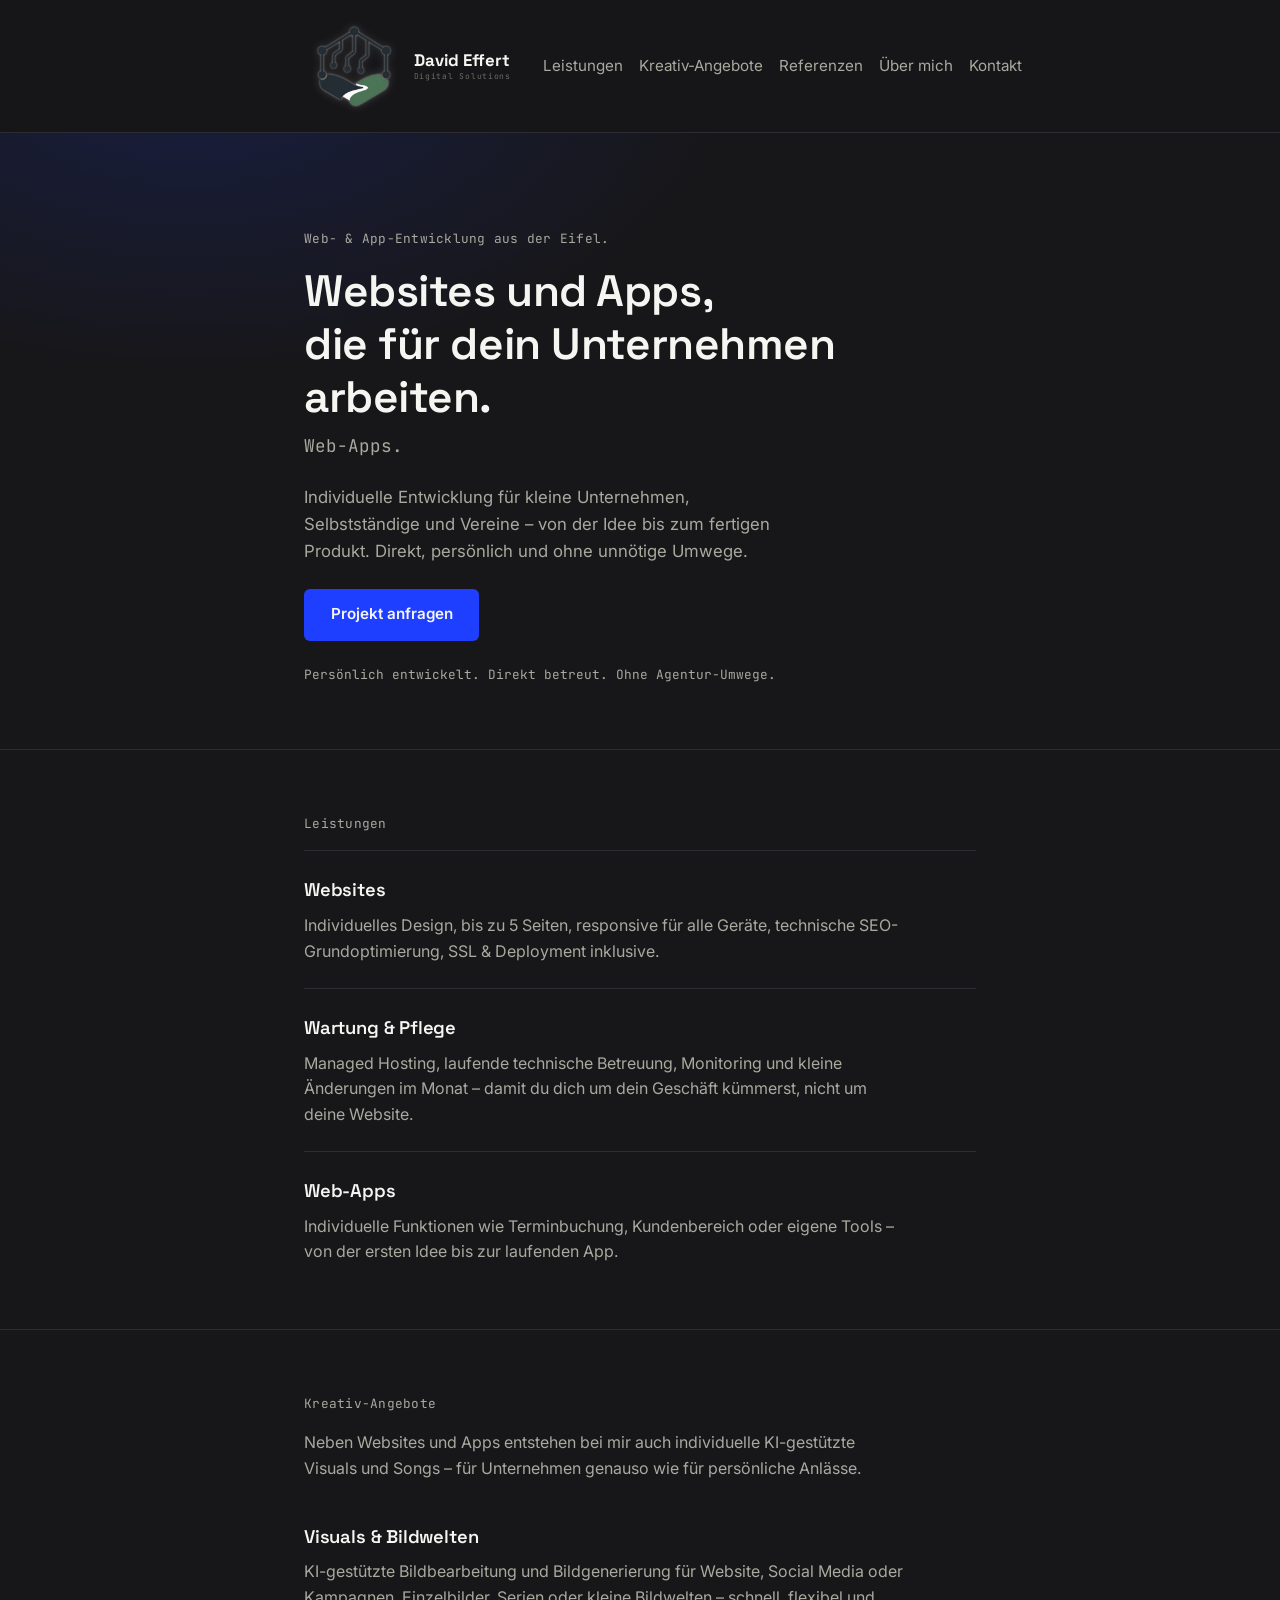
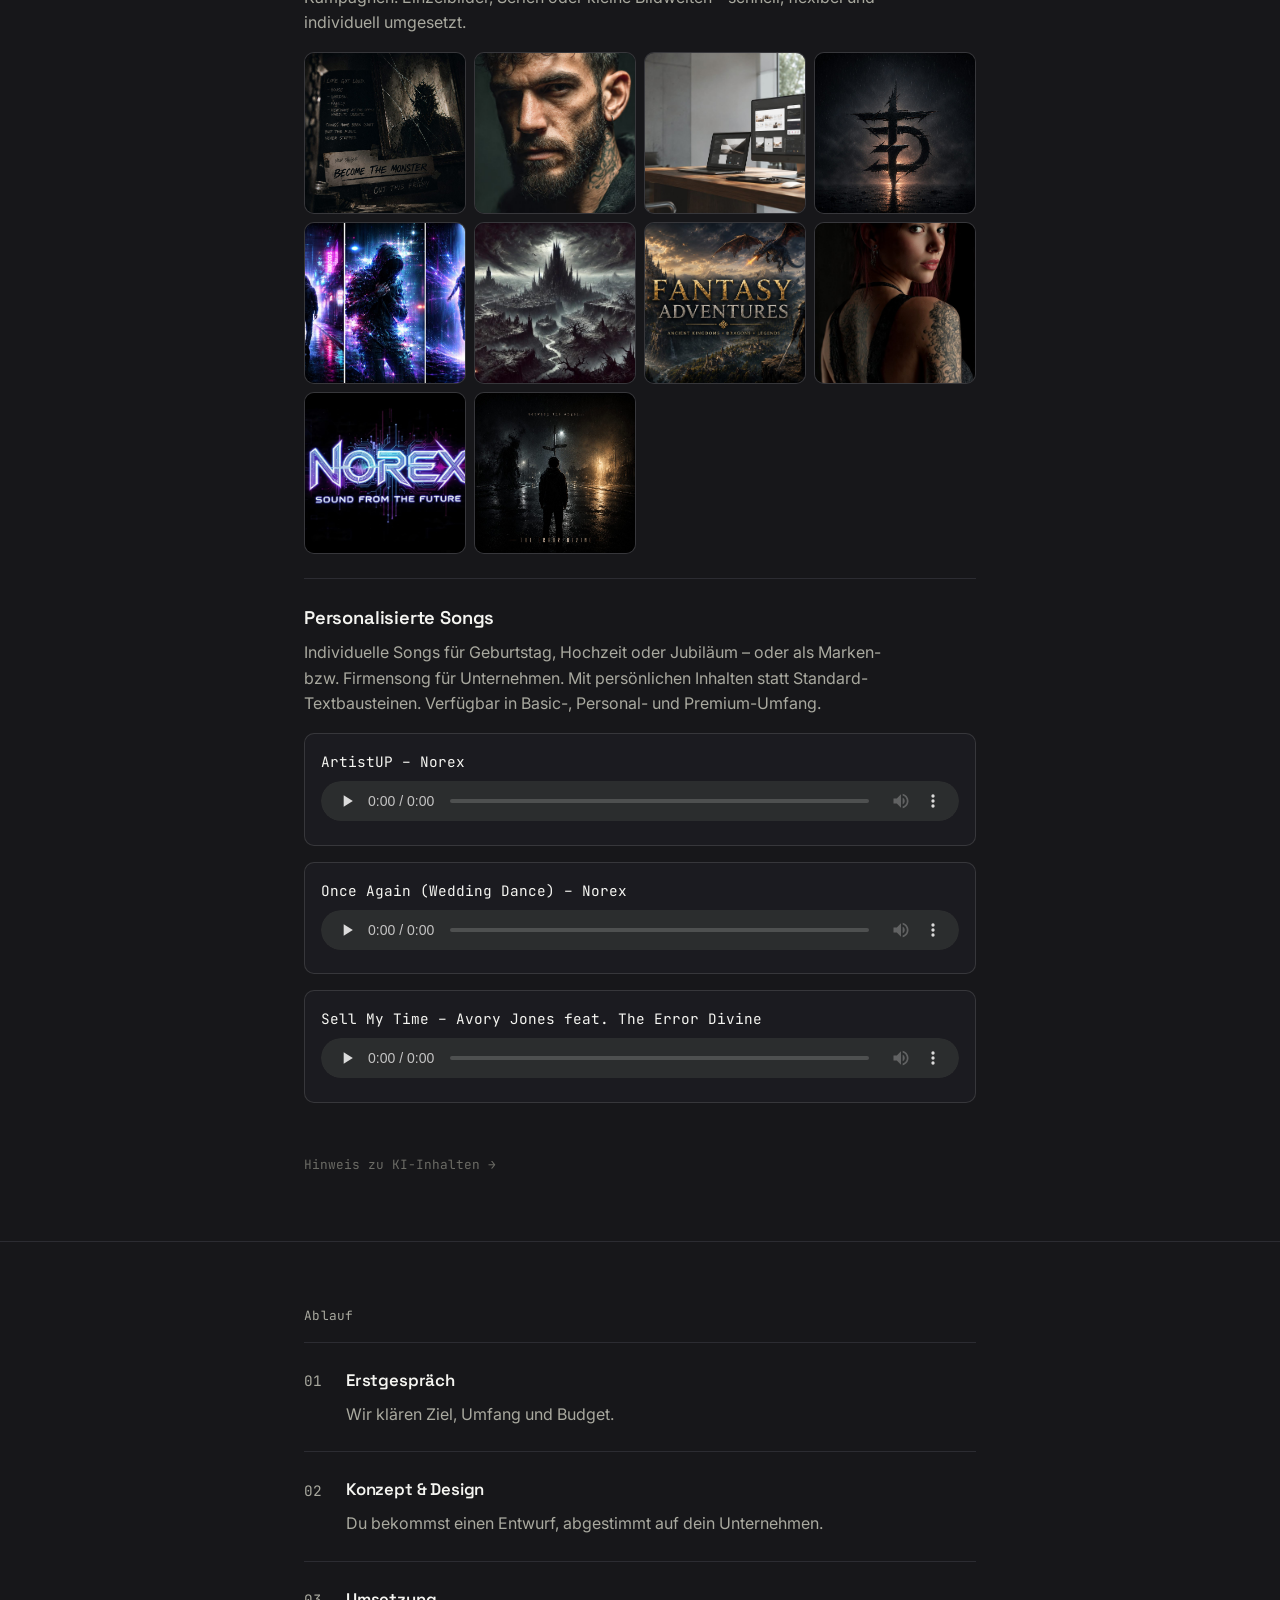
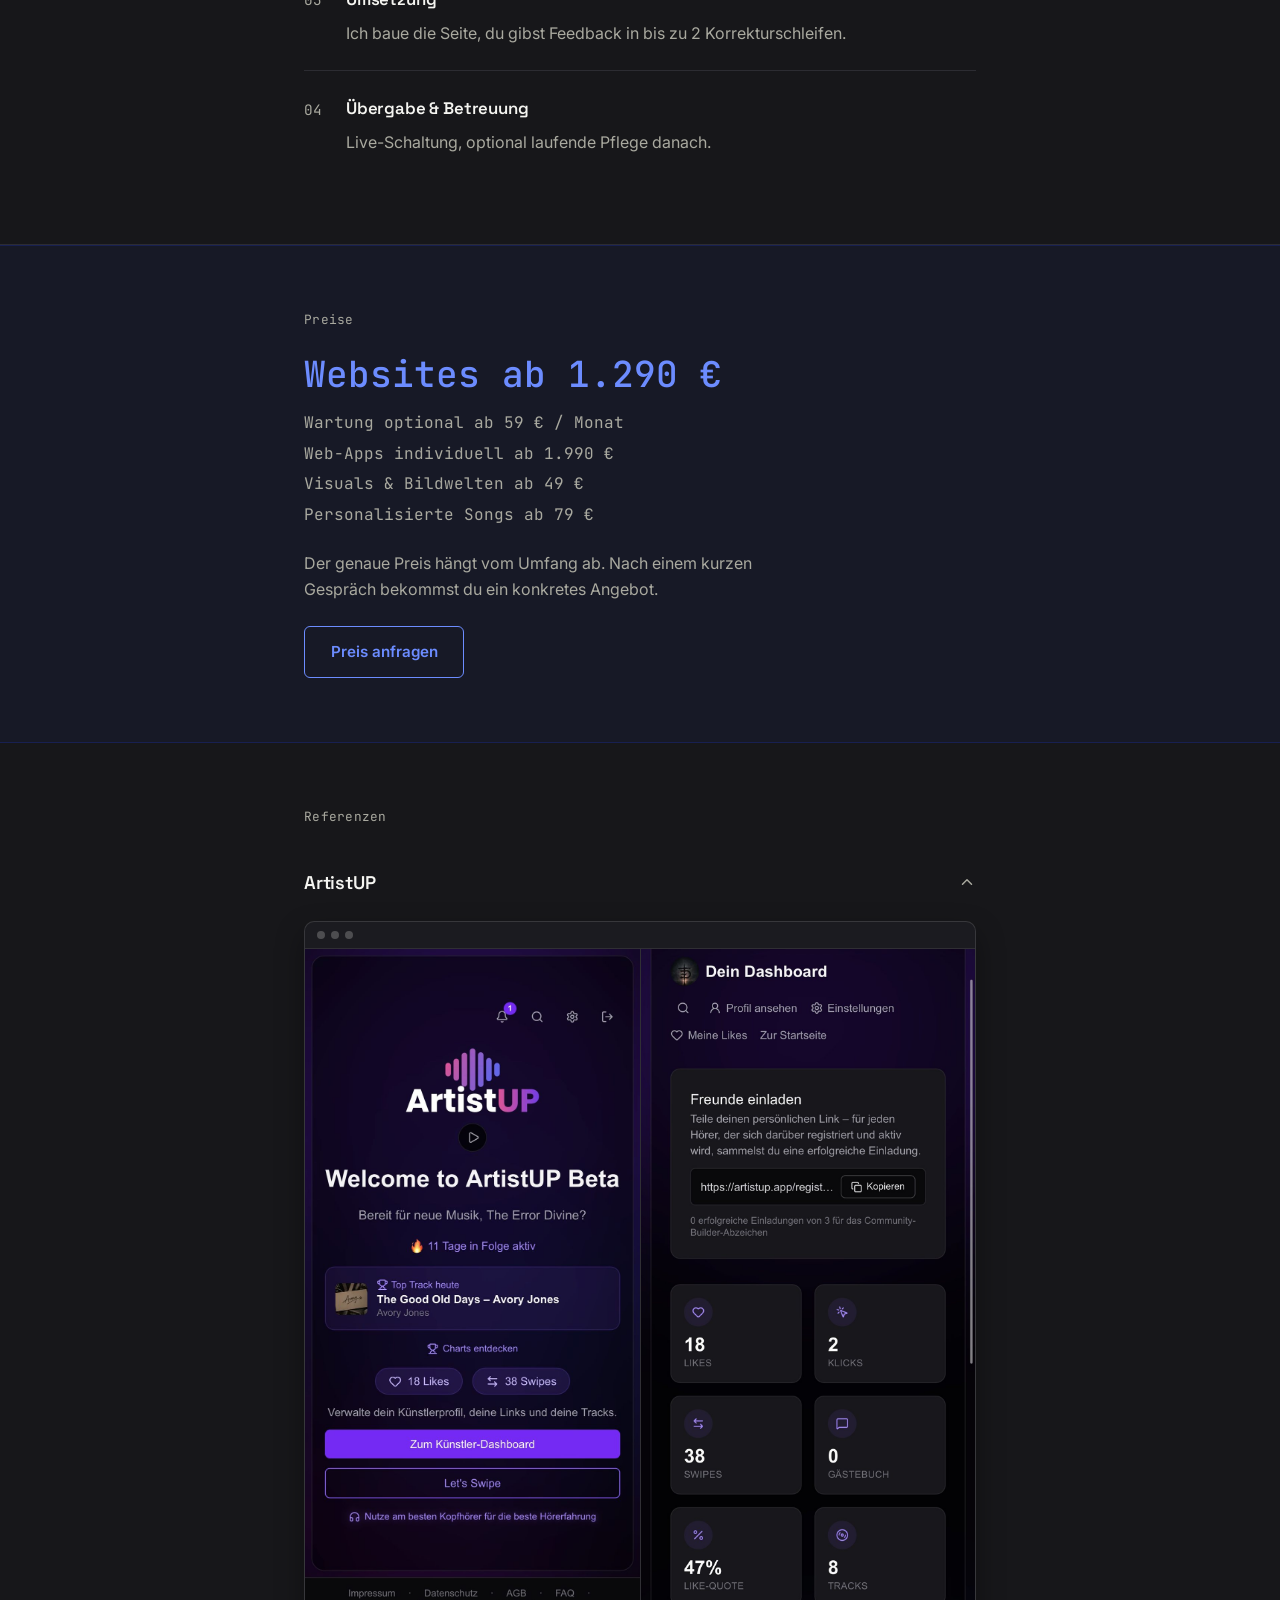
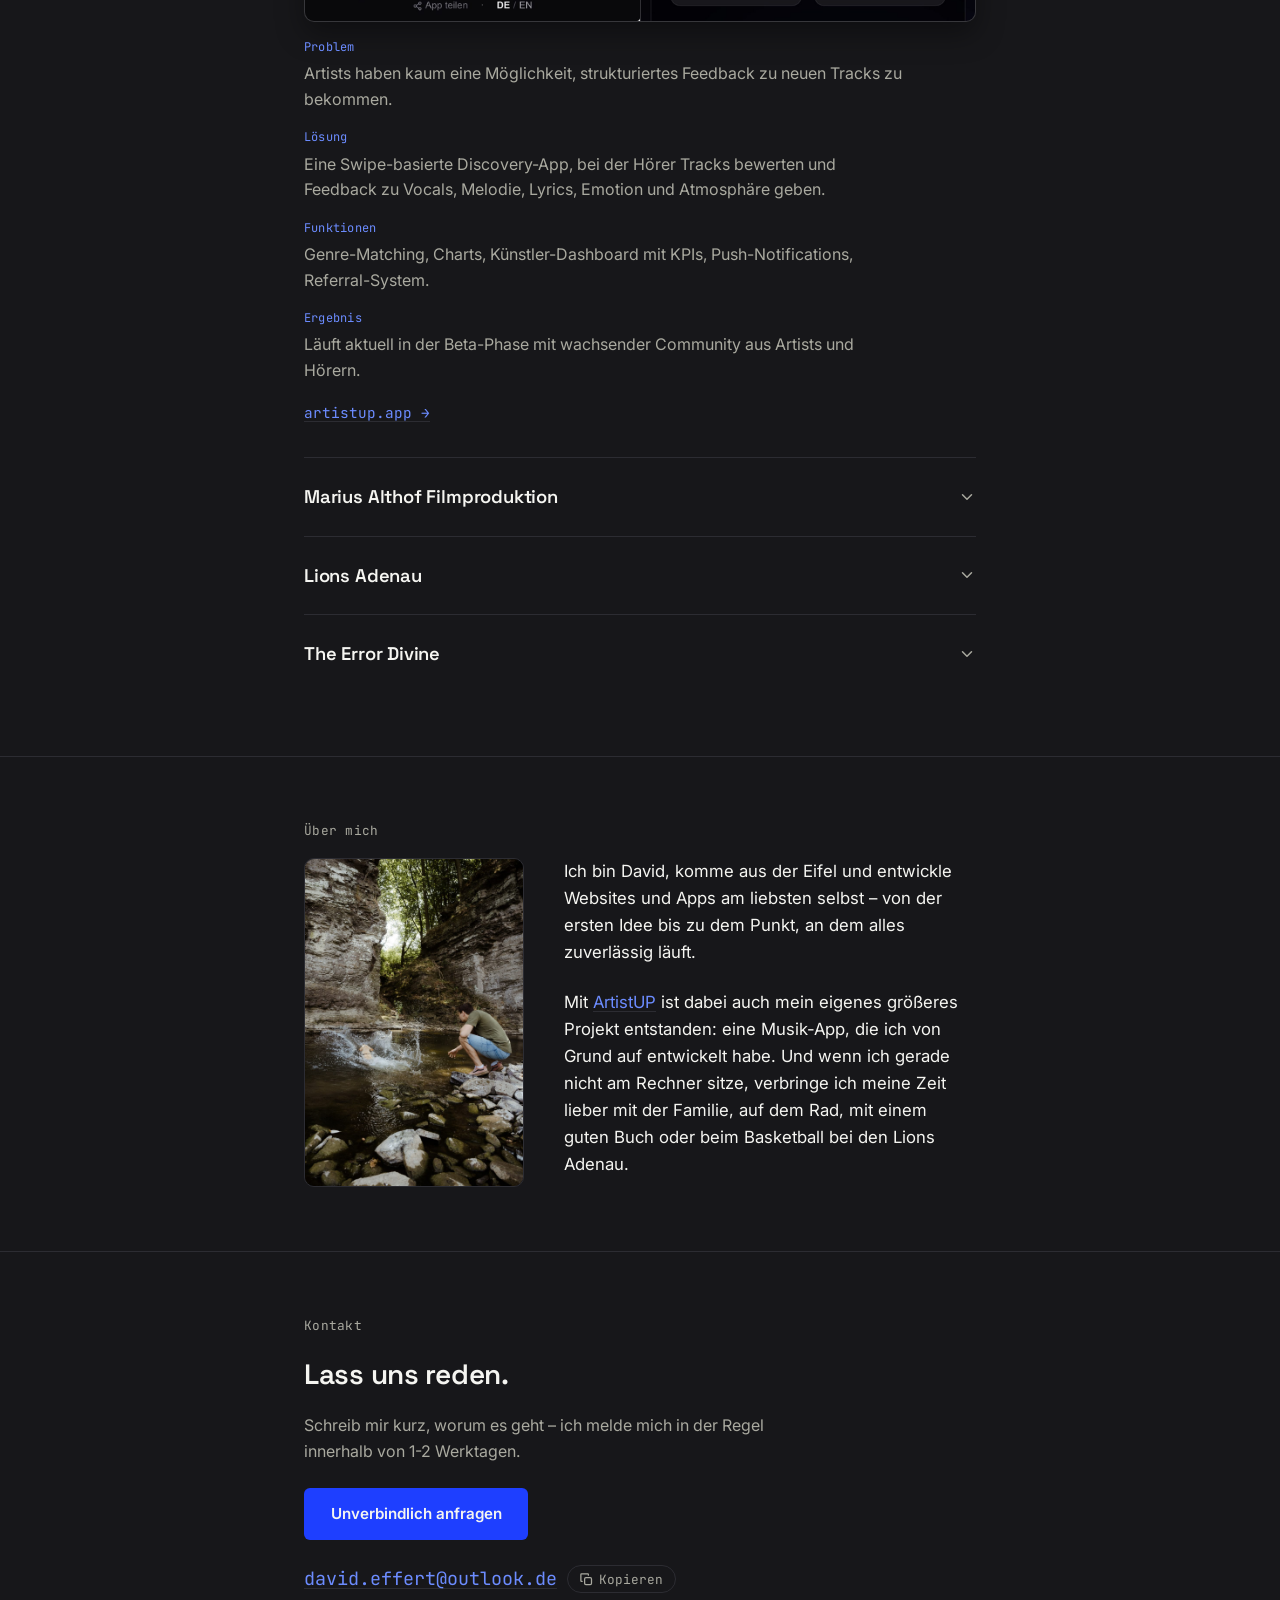
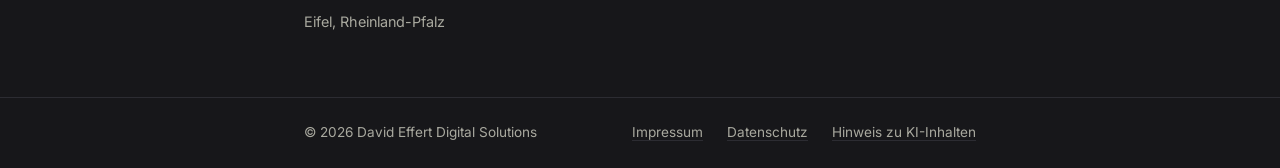
==== index.html @ 56667e7f "Header/Footer: Tagline 'Digital Solutions' unter Logo/Copyright ergaenzt; Kontakt: E-Mail-Kopieren-B" ====
<!DOCTYPE html>
<html lang="de">
<head>
<meta charset="UTF-8">
<meta name="viewport" content="width=device-width, initial-scale=1.0">
<title>David Effert — Web- &amp; App-Entwicklung in der Eifel</title>
<meta name="description" content="Individuelle Websites und Web-Apps für kleine Unternehmen, Selbstständige und Vereine. Von der Idee bis zur laufenden Betreuung — ohne Agenturpreise.">

<!-- Open Graph (Platzhalter, bitte anpassen) -->
<meta property="og:type" content="website">
<meta property="og:title" content="David Effert — Web- & App-Entwicklung in der Eifel">
<meta property="og:description" content="Individuelle Websites und Web-Apps für kleine Unternehmen, Selbstständige und Vereine. Von der Idee bis zur laufenden Betreuung.">
<meta property="og:url" content="https://www.david-effert.de">
<meta property="og:image" content="https://www.david-effert.de/assets/og-image.jpg">
<meta property="og:locale" content="de_DE">
<meta name="twitter:card" content="summary_large_image">

<link rel="icon" href="favicon.png" type="image/png">
<meta name="theme-color" content="#17171A">

<link rel="preconnect" href="https://fonts.googleapis.com">
<link rel="preconnect" href="https://fonts.gstatic.com" crossorigin>
<link href="https://fonts.googleapis.com/css2?family=Space+Grotesk:wght@500;600;700&family=Inter:wght@400;500;600&family=JetBrains+Mono:wght@400;500&display=swap" rel="stylesheet">

<link rel="stylesheet" href="styles.css">
</head>
<body>

<a class="skip-link" href="#hauptinhalt">Zum Inhalt springen</a>

<header class="site-header">
  <div class="wrap header-inner">
    <a href="#" class="logo">
      <span class="logo-mark"><img src="assets/img/logo.png" alt="" width="320" height="320"></span>
      <span class="logo-text">
        <span class="logo-name">David Effert</span>
        <span class="logo-tagline">Digital Solutions</span>
      </span>
    </a>
    <nav class="main-nav" id="main-nav" aria-label="Hauptnavigation">
      <a href="#leistungen">Leistungen</a>
      <a href="#kreativ">Kreativ-Angebote</a>
      <a href="#referenzen">Referenzen</a>
      <a href="#ueber-mich">Über mich</a>
      <a href="#kontakt">Kontakt</a>
    </nav>
    <button type="button" class="nav-toggle" id="nav-toggle" aria-label="Menü öffnen" aria-expanded="false" aria-controls="main-nav">
      <svg class="nav-toggle-icon icon-burger" viewBox="0 0 24 24" width="22" height="22" fill="none" stroke="currentColor" stroke-width="2" stroke-linecap="round" aria-hidden="true"><line x1="3" y1="6" x2="21" y2="6"/><line x1="3" y1="12" x2="21" y2="12"/><line x1="3" y1="18" x2="21" y2="18"/></svg>
      <svg class="nav-toggle-icon icon-close" viewBox="0 0 24 24" width="22" height="22" fill="none" stroke="currentColor" stroke-width="2" stroke-linecap="round" aria-hidden="true"><line x1="6" y1="6" x2="18" y2="18"/><line x1="18" y1="6" x2="6" y2="18"/></svg>
    </button>
  </div>
</header>

<main id="hauptinhalt">

  <!-- HERO -->
  <section class="hero">
    <div class="wrap">
      <p class="eyebrow">Web- &amp; App-Entwicklung aus der Eifel.</p>
      <h1 class="hero-headline">
        Websites und Apps,<br>
        die für dein Unternehmen arbeiten.
      </h1>
      <p class="hero-typer-line" aria-hidden="true"><span id="cursor-typer"></span></p>
      <p class="visually-hidden">Websites. Web-Apps. Saubere Übergabe.</p>
      <p class="hero-subline">Individuelle Entwicklung für kleine Unternehmen, Selbstständige und Vereine – von der Idee bis zum fertigen Produkt. Direkt, persönlich und ohne unnötige Umwege.</p>
      <a href="#kontakt" class="btn btn-primary">Projekt anfragen</a>
      <p class="hero-footnote">Persönlich entwickelt. Direkt betreut. Ohne Agentur-Umwege.</p>
    </div>
  </section>

  <!-- LEISTUNGEN -->
  <section class="section" id="leistungen">
    <div class="wrap">
      <p class="eyebrow">Leistungen</p>
      <ul class="service-list">
        <li class="service-item">
          <h2 class="service-title">Websites</h2>
          <p class="service-desc">Individuelles Design, bis zu 5 Seiten, responsive für alle Geräte, technische SEO-Grundoptimierung, SSL &amp; Deployment inklusive.</p>
        </li>
        <li class="service-item">
          <h2 class="service-title">Wartung &amp; Pflege</h2>
          <p class="service-desc">Managed Hosting, laufende technische Betreuung, Monitoring und kleine Änderungen im Monat – damit du dich um dein Geschäft kümmerst, nicht um deine Website.</p>
        </li>
        <li class="service-item">
          <h2 class="service-title">Web-Apps</h2>
          <p class="service-desc">Individuelle Funktionen wie Terminbuchung, Kundenbereich oder eigene Tools – von der ersten Idee bis zur laufenden App.</p>
        </li>
      </ul>
    </div>
  </section>

  <!-- KREATIV-ANGEBOTE -->
  <section class="section" id="kreativ">
    <div class="wrap">
      <p class="eyebrow">Kreativ-Angebote</p>
      <p class="kreativ-intro">Neben Websites und Apps entstehen bei mir auch individuelle KI-gestützte Visuals und Songs – für Unternehmen genauso wie für persönliche Anlässe.</p>

      <div class="kreativ-block">
        <h2 class="kreativ-block-title">Visuals &amp; Bildwelten</h2>
        <p class="kreativ-block-desc">KI-gestützte Bildbearbeitung und Bildgenerierung für Website, Social Media oder Kampagnen. Einzelbilder, Serien oder kleine Bildwelten – schnell, flexibel und individuell umgesetzt.</p>
        <div class="visuals-grid">
          <button type="button" class="visual-thumb" data-lightbox-src="assets/img/kreativ-visual-1.jpg" aria-label="Visual-Beispiel 1 vergrößert anzeigen">
            <img src="assets/img/kreativ-visual-1.jpg" alt="KI-generiertes Beispielbild aus dem Bereich Visuals & Bildwelten" loading="lazy" width="1254" height="1254">
          </button>
          <button type="button" class="visual-thumb" data-lightbox-src="assets/img/kreativ-visual-2.jpg" aria-label="Visual-Beispiel 2 vergrößert anzeigen">
            <img src="assets/img/kreativ-visual-2.jpg" alt="KI-generiertes Beispielbild aus dem Bereich Visuals & Bildwelten" loading="lazy" width="788" height="1400">
          </button>
          <button type="button" class="visual-thumb" data-lightbox-src="assets/img/kreativ-visual-3.jpg" aria-label="Visual-Beispiel 3 vergrößert anzeigen">
            <img src="assets/img/kreativ-visual-3.jpg" alt="KI-generiertes Beispielbild aus dem Bereich Visuals & Bildwelten" loading="lazy" width="1400" height="788">
          </button>
          <button type="button" class="visual-thumb" data-lightbox-src="assets/img/kreativ-visual-4.jpg" aria-label="Visual-Beispiel 4 vergrößert anzeigen">
            <img src="assets/img/kreativ-visual-4.jpg" alt="KI-generiertes Beispielbild aus dem Bereich Visuals & Bildwelten" loading="lazy" width="1254" height="1254">
          </button>
          <button type="button" class="visual-thumb" data-lightbox-src="assets/img/kreativ-visual-5.jpg" aria-label="Visual-Beispiel 5 vergrößert anzeigen">
            <img src="assets/img/kreativ-visual-5.jpg" alt="KI-generiertes Beispielbild aus dem Bereich Visuals & Bildwelten" loading="lazy" width="1400" height="933">
          </button>
          <button type="button" class="visual-thumb" data-lightbox-src="assets/img/kreativ-visual-6.jpg" aria-label="Visual-Beispiel 6 vergrößert anzeigen">
            <img src="assets/img/kreativ-visual-6.jpg" alt="KI-generiertes Beispielbild aus dem Bereich Visuals & Bildwelten" loading="lazy" width="1400" height="800">
          </button>
          <button type="button" class="visual-thumb" data-lightbox-src="assets/img/kreativ-visual-7.jpg" aria-label="Visual-Beispiel 7 vergrößert anzeigen">
            <img src="assets/img/kreativ-visual-7.jpg" alt="KI-generiertes Beispielbild aus dem Bereich Visuals & Bildwelten" loading="lazy" width="1400" height="788">
          </button>
          <button type="button" class="visual-thumb" data-lightbox-src="assets/img/kreativ-visual-8.jpg" aria-label="Visual-Beispiel 8 vergrößert anzeigen">
            <img src="assets/img/kreativ-visual-8.jpg" alt="KI-generiertes Beispielbild aus dem Bereich Visuals & Bildwelten" loading="lazy" width="788" height="1400">
          </button>
          <button type="button" class="visual-thumb" data-lightbox-src="assets/img/kreativ-visual-9.jpg" aria-label="Visual-Beispiel 9 vergrößert anzeigen">
            <img src="assets/img/kreativ-visual-9.jpg" alt="KI-generiertes Beispielbild aus dem Bereich Visuals & Bildwelten" loading="lazy" width="1400" height="794">
          </button>
          <button type="button" class="visual-thumb" data-lightbox-src="assets/img/kreativ-visual-10.jpg" aria-label="Visual-Beispiel 10 vergrößert anzeigen">
            <img src="assets/img/kreativ-visual-10.jpg" alt="KI-generiertes Beispielbild aus dem Bereich Visuals & Bildwelten" loading="lazy" width="1254" height="1254">
          </button>
        </div>
      </div>

      <div class="kreativ-block">
        <h2 class="kreativ-block-title">Personalisierte Songs</h2>
        <p class="kreativ-block-desc">Individuelle Songs für Geburtstag, Hochzeit oder Jubiläum – oder als Marken- bzw. Firmensong für Unternehmen. Mit persönlichen Inhalten statt Standard-Textbausteinen. Verfügbar in Basic-, Personal- und Premium-Umfang.</p>
        <ul class="songs-list">
          <li class="song-item">
            <p class="song-title">ArtistUP – Norex</p>
            <audio class="song-player" controls preload="none" src="assets/audio/kreativ-song-artistup-norex.mp3"></audio>
          </li>
          <li class="song-item">
            <p class="song-title">Once Again (Wedding Dance) – Norex</p>
            <audio class="song-player" controls preload="none" src="assets/audio/kreativ-song-once-again-wedding-dance.mp3"></audio>
          </li>
          <li class="song-item">
            <p class="song-title">Sell My Time – Avory Jones feat. The Error Divine</p>
            <audio class="song-player" controls preload="none" src="assets/audio/kreativ-song-sell-my-time.mp3"></audio>
          </li>
        </ul>
      </div>

      <p class="kreativ-ki-note"><a href="hinweis-ki.html">Hinweis zu KI-Inhalten →</a></p>
    </div>
  </section>

  <!-- ABLAUF -->
  <section class="section" id="ablauf">
    <div class="wrap">
      <p class="eyebrow">Ablauf</p>
      <ol class="process-list">
        <li class="process-item">
          <span class="process-num">01</span>
          <div>
            <h2 class="process-title">Erstgespräch</h2>
            <p class="process-desc">Wir klären Ziel, Umfang und Budget.</p>
          </div>
        </li>
        <li class="process-item">
          <span class="process-num">02</span>
          <div>
            <h2 class="process-title">Konzept &amp; Design</h2>
            <p class="process-desc">Du bekommst einen Entwurf, abgestimmt auf dein Unternehmen.</p>
          </div>
        </li>
        <li class="process-item">
          <span class="process-num">03</span>
          <div>
            <h2 class="process-title">Umsetzung</h2>
            <p class="process-desc">Ich baue die Seite, du gibst Feedback in bis zu 2 Korrekturschleifen.</p>
          </div>
        </li>
        <li class="process-item">
          <span class="process-num">04</span>
          <div>
            <h2 class="process-title">Übergabe &amp; Betreuung</h2>
            <p class="process-desc">Live-Schaltung, optional laufende Pflege danach.</p>
          </div>
        </li>
      </ol>
    </div>
  </section>

  <!-- PREISE -->
  <section class="section section-preise" id="preise">
    <div class="wrap">
      <p class="eyebrow">Preise</p>
      <div class="price-lines">
        <p class="price-teaser">Websites ab 1.290&nbsp;€</p>
        <p class="price-sub">Wartung optional ab 59&nbsp;€ / Monat</p>
        <p class="price-sub">Web-Apps individuell ab 1.990&nbsp;€</p>
        <p class="price-sub">Visuals &amp; Bildwelten ab 49&nbsp;€</p>
        <p class="price-sub">Personalisierte Songs ab 79&nbsp;€</p>
      </div>
      <p class="price-text">Der genaue Preis hängt vom Umfang ab. Nach einem kurzen Gespräch bekommst du ein konkretes Angebot.</p>
      <a href="#kontakt" class="btn btn-outline">Preis anfragen</a>
    </div>
  </section>

  <!-- REFERENZEN -->
  <section class="section" id="referenzen">
    <div class="wrap">
      <p class="eyebrow">Referenzen</p>

      <details class="reference-item" open>
        <summary class="reference-summary">
          <h2 class="reference-summary-title">ArtistUP</h2>
          <span class="reference-chevron" aria-hidden="true">
            <svg viewBox="0 0 24 24" width="18" height="18" fill="none" stroke="currentColor" stroke-width="2" stroke-linecap="round" stroke-linejoin="round"><path d="M6 9l6 6 6-6"/></svg>
          </span>
        </summary>
        <div class="reference-body">
          <figure class="screenshot-frame">
            <div class="screenshot-bar" aria-hidden="true"><span></span><span></span><span></span></div>
            <div class="reference-images">
              <img src="assets/img/ref-artistup-1.jpg" alt="ArtistUP App – Startbildschirm mit Charts, Streak und Künstler-Dashboard" loading="lazy" width="900" height="1809">
              <img src="assets/img/ref-artistup-2.jpg" alt="ArtistUP App – Künstler-Dashboard mit Likes, Swipes und Statistiken" loading="lazy" width="1000" height="2010">
            </div>
          </figure>
          <dl class="case-study">
            <dt>Problem</dt>
            <dd>Artists haben kaum eine Möglichkeit, strukturiertes Feedback zu neuen Tracks zu bekommen.</dd>
            <dt>Lösung</dt>
            <dd>Eine Swipe-basierte Discovery-App, bei der Hörer Tracks bewerten und Feedback zu Vocals, Melodie, Lyrics, Emotion und Atmosphäre geben.</dd>
            <dt>Funktionen</dt>
            <dd>Genre-Matching, Charts, Künstler-Dashboard mit KPIs, Push-Notifications, Referral-System.</dd>
            <dt>Ergebnis</dt>
            <dd>Läuft aktuell in der Beta-Phase mit wachsender Community aus Artists und Hörern.</dd>
          </dl>
          <a href="https://artistup.app" class="reference-link" target="_blank" rel="noopener">artistup.app →</a>
        </div>
      </details>

      <details class="reference-item">
        <summary class="reference-summary">
          <h2 class="reference-summary-title">Marius Althof Filmproduktion</h2>
          <span class="reference-chevron" aria-hidden="true">
            <svg viewBox="0 0 24 24" width="18" height="18" fill="none" stroke="currentColor" stroke-width="2" stroke-linecap="round" stroke-linejoin="round"><path d="M6 9l6 6 6-6"/></svg>
          </span>
        </summary>
        <div class="reference-body">
          <figure class="screenshot-frame">
            <div class="screenshot-bar" aria-hidden="true"><span></span><span></span><span></span></div>
            <div class="reference-images">
              <img src="assets/img/ref-mafilm-1.jpg" alt="Startseite der Website von Marius Althof Filmproduktion mit Videostill im Hintergrund" loading="lazy" width="2000" height="811">
              <img src="assets/img/ref-mafilm-2.jpg" alt="Portfolio-Übersicht der Website von Marius Althof Filmproduktion mit Video-Vorschaubildern" loading="lazy" width="2000" height="922">
            </div>
          </figure>
          <dl class="case-study">
            <dt>Problem</dt>
            <dd>Die bisherige Website des Filmproduzenten wirkte technisch veraltet und stellte seine Video-Arbeiten nicht angemessen in den Vordergrund.</dd>
            <dt>Lösung</dt>
            <dd>Ein kompletter Neubau der Seite mit Fokus auf ein reduziertes, aktuelles Video-Portfolio statt einer vollständigen Archiv-Ansicht.</dd>
            <dt>Funktionen</dt>
            <dd>Kontaktbereich, Kurzbio, ausgewähltes Video-Portfolio, direkter Verweis auf den YouTube-Kanal für weitere Arbeiten.</dd>
            <dt>Ergebnis</dt>
            <dd>In Umsetzung.</dd>
          </dl>
          <span class="reference-link reference-link-pending">ma-film.de (bald online)</span>
        </div>
      </details>

      <details class="reference-item">
        <summary class="reference-summary">
          <h2 class="reference-summary-title">Lions Adenau</h2>
          <span class="reference-chevron" aria-hidden="true">
            <svg viewBox="0 0 24 24" width="18" height="18" fill="none" stroke="currentColor" stroke-width="2" stroke-linecap="round" stroke-linejoin="round"><path d="M6 9l6 6 6-6"/></svg>
          </span>
        </summary>
        <div class="reference-body">
          <figure class="screenshot-frame">
            <div class="screenshot-bar" aria-hidden="true"><span></span><span></span><span></span></div>
            <div class="reference-images">
              <img src="assets/img/ref-lions-1.jpg" alt="Login-Bildschirm der Lions Adenau App mit Vereinslogo" loading="lazy" width="1000" height="1767">
              <img src="assets/img/ref-lions-2.jpg" alt="Trainingsübersicht der Lions Adenau App mit Zu- und Absagen" loading="lazy" width="1000" height="1767">
            </div>
          </figure>
          <dl class="case-study">
            <dt>Problem</dt>
            <dd>Der Basketballverein Lions Adenau hatte keine zentrale digitale Lösung für Kalender, Fahrgemeinschaften und Trainings-Zu-/Absagen.</dd>
            <dt>Lösung</dt>
            <dd>Eine eigene Vereins-App mit Kalender, Fahrgemeinschaften, Trainings-RSVP und Bildergalerie, im Look der Vereinsfarben angelehnt an NBA 2K.</dd>
            <dt>Funktionen</dt>
            <dd>Getrennte Bereiche für Herren- und U16-Team, Rollen für Vorstand und Coach, Pushbenachrichtigungen, Vorstandsübersicht.</dd>
            <dt>Ergebnis</dt>
            <dd>Im aktiven Einsatz beim Verein für Trainingsplanung und Kommunikation.</dd>
          </dl>
          <a href="https://lions-app-ten.vercel.app" class="reference-link" target="_blank" rel="noopener">lions-app-ten.vercel.app →</a>
        </div>
      </details>

      <details class="reference-item">
        <summary class="reference-summary">
          <h2 class="reference-summary-title">The Error Divine</h2>
          <span class="reference-chevron" aria-hidden="true">
            <svg viewBox="0 0 24 24" width="18" height="18" fill="none" stroke="currentColor" stroke-width="2" stroke-linecap="round" stroke-linejoin="round"><path d="M6 9l6 6 6-6"/></svg>
          </span>
        </summary>
        <div class="reference-body">
          <figure class="screenshot-frame screenshot-frame--plain">
            <div class="reference-images reference-images--trio">
              <img class="trio-main" src="assets/img/ref-errordivine-1.jpg" alt="Logo-Symbol der Band The Error Divine" loading="lazy" width="720" height="1280">
              <img class="trio-top" src="assets/img/ref-errordivine-2.jpg" alt="Cover-Artwork für den Song „love ain't a war“ von The Error Divine" loading="lazy" width="1000" height="1000">
              <img class="trio-bottom" src="assets/img/ref-errordivine-3.jpg" alt="Cover-Artwork für den Song „sorry.“ von The Error Divine" loading="lazy" width="1000" height="1000">
            </div>
          </figure>
          <p class="reference-desc">The Error Divine ist mein musikalisches Nebenprojekt – eine digitale Metalcore-Band, mit der ich mich kreativ austobe. Die Texte stammen teils aus meiner Jugend, teils entstehen sie ganz neu. Nebenbei ist die Band auch der erste Testkünstler auf ArtistUP.</p>
        </div>
      </details>
    </div>
  </section>

  <!-- UEBER MICH -->
  <section class="section" id="ueber-mich">
    <div class="wrap">
      <p class="eyebrow">Über mich</p>
      <div class="about-grid">
        <figure class="about-photo">
          <img src="assets/img/ich.jpg" alt="David Effert privat an einem Bach in der Eifel" loading="lazy" width="1000" height="1500">
        </figure>
        <div class="about-text-col">
          <p class="about-text">Ich bin David, komme aus der Eifel und entwickle Websites und Apps am liebsten selbst – von der ersten Idee bis zu dem Punkt, an dem alles zuverlässig läuft.</p>
          <p class="about-text">Mit <a href="https://artistup.app" target="_blank" rel="noopener">ArtistUP</a> ist dabei auch mein eigenes größeres Projekt entstanden: eine Musik-App, die ich von Grund auf entwickelt habe. Und wenn ich gerade nicht am Rechner sitze, verbringe ich meine Zeit lieber mit der Familie, auf dem Rad, mit einem guten Buch oder beim Basketball bei den Lions Adenau.</p>
        </div>
      </div>
    </div>
  </section>

  <!-- KONTAKT -->
  <section class="section" id="kontakt">
    <div class="wrap">
      <p class="eyebrow">Kontakt</p>
      <h2 class="kontakt-headline">Lass uns reden.</h2>
      <p class="kontakt-text">Schreib mir kurz, worum es geht – ich melde mich in der Regel innerhalb von 1-2 Werktagen.</p>
      <div class="kontakt-cta-wrap">
        <a href="mailto:david.effert@outlook.de" class="btn btn-primary">Unverbindlich anfragen</a>
      </div>
      <div class="kontakt-email-row">
        <a href="mailto:david.effert@outlook.de" class="kontakt-email">david.effert@outlook.de</a>
        <button type="button" class="copy-email-btn" id="copy-email-btn" data-email="david.effert@outlook.de" aria-label="E-Mail-Adresse kopieren">
          <svg class="copy-icon" viewBox="0 0 24 24" width="15" height="15" fill="none" stroke="currentColor" stroke-width="2" stroke-linecap="round" stroke-linejoin="round" aria-hidden="true"><rect x="9" y="9" width="11" height="11" rx="2"/><path d="M5 15H4a1 1 0 0 1-1-1V4a1 1 0 0 1 1-1h10a1 1 0 0 1 1 1v1"/></svg>
          <svg class="check-icon" viewBox="0 0 24 24" width="15" height="15" fill="none" stroke="currentColor" stroke-width="2" stroke-linecap="round" stroke-linejoin="round" aria-hidden="true"><polyline points="20 6 9 17 4 12"/></svg>
          <span class="copy-btn-label">Kopieren</span>
        </button>
      </div>
      <p class="kontakt-location">Eifel, Rheinland-Pfalz</p>
    </div>
  </section>

</main>

<footer class="site-footer">
  <div class="wrap footer-inner">
    <p>&copy; <span id="jahr">2026</span> David Effert Digital Solutions</p>
    <nav class="footer-nav" aria-label="Rechtliches">
      <a href="impressum.html">Impressum</a>
      <a href="datenschutz.html">Datenschutz</a>
      <a href="hinweis-ki.html">Hinweis zu KI-Inhalten</a>
    </nav>
  </div>
</footer>

<div class="lightbox" id="lightbox" hidden>
  <button type="button" class="lightbox-close" id="lightbox-close" aria-label="Vergrößerte Ansicht schließen">
    <svg viewBox="0 0 24 24" width="22" height="22" fill="none" stroke="currentColor" stroke-width="2" stroke-linecap="round"><line x1="6" y1="6" x2="18" y2="18"/><line x1="18" y1="6" x2="6" y2="18"/></svg>
  </button>
  <img class="lightbox-img" id="lightbox-img" src="" alt="">
</div>

<script src="script.js"></script>
</body>
</html>
---- styles.css ----
/* ==========================================================================
   David Effert — Freelance-Website
   Reines statisches CSS, mobile-first
   ========================================================================== */

:root {
  --color-bg: #17171A;
  --color-text: #F5F5F1;
  --color-text-secondary: #A9A99F;
  --color-accent: #1E3FFF;
  --color-accent-text: #6C8CFF;
  --color-divider: #2C2C32;

  --font-display: 'Space Grotesk', system-ui, sans-serif;
  --font-body: 'Inter', system-ui, sans-serif;
  --font-mono: 'JetBrains Mono', 'Courier New', monospace;

  --wrap-max: 720px;
  --space-1: 0.5rem;
  --space-2: 1rem;
  --space-3: 1.5rem;
  --space-4: 2.5rem;
  --space-5: 4rem;
  --space-6: 6rem;
}

/* ---- Reset ---- */
*, *::before, *::after { box-sizing: border-box; }
html { -webkit-text-size-adjust: 100%; }
body, h1, h2, h3, p, ul, ol, li, figure { margin: 0; padding: 0; }
ul, ol { list-style: none; }
img, svg { display: block; max-width: 100%; }
a { color: inherit; text-decoration: none; }

html {
  scroll-behavior: smooth;
}
@media (prefers-reduced-motion: reduce) {
  html { scroll-behavior: auto; }
}

body {
  background: var(--color-bg);
  color: var(--color-text);
  font-family: var(--font-body);
  font-size: 1rem;
  line-height: 1.6;
  -webkit-font-smoothing: antialiased;
}

.wrap {
  max-width: var(--wrap-max);
  margin-inline: auto;
  padding-inline: var(--space-3);
}

/* ---- Accessibility helpers ---- */
.visually-hidden {
  position: absolute;
  width: 1px;
  height: 1px;
  overflow: hidden;
  clip: rect(0 0 0 0);
  white-space: nowrap;
  border: 0;
  padding: 0;
  margin: -1px;
}

.skip-link {
  position: absolute;
  left: var(--space-2);
  top: -100px;
  background: var(--color-text);
  color: var(--color-bg);
  padding: var(--space-1) var(--space-2);
  border-radius: 4px;
  z-index: 100;
  transition: top 0.2s ease;
}
.skip-link:focus {
  top: var(--space-2);
}

:focus-visible {
  outline: 2px solid var(--color-accent-text);
  outline-offset: 3px;
  border-radius: 2px;
}

/* ---- Typography ---- */
.eyebrow {
  font-family: var(--font-mono);
  font-size: 0.8rem;
  letter-spacing: 0.02em;
  color: var(--color-text-secondary);
  text-transform: none;
  margin-bottom: var(--space-2);
}

h1, h2 {
  font-family: var(--font-display);
  font-weight: 600;
  letter-spacing: -0.01em;
  color: var(--color-text);
}

/* ---- Links (inline, e.g. within paragraphs) ---- */
main a:not(.btn):not(.logo) {
  color: var(--color-accent-text);
  text-decoration: underline;
  text-decoration-color: var(--color-divider);
  text-underline-offset: 3px;
  transition: text-decoration-color 0.15s ease;
}
main a:not(.btn):not(.logo):hover {
  text-decoration-color: var(--color-accent-text);
}

/* ---- Buttons ---- */
.btn {
  display: inline-block;
  font-family: var(--font-body);
  font-weight: 600;
  font-size: 0.95rem;
  padding: 0.8rem 1.6rem;
  border-radius: 6px;
  border: 1px solid transparent;
  cursor: pointer;
  transition: background 0.15s ease, color 0.15s ease, border-color 0.15s ease, transform 0.15s ease;
}

.btn-primary {
  background: var(--color-accent);
  color: #F5F5F1;
}
.btn-primary:hover {
  background: #3253FF;
  transform: translateY(-1px);
}

.btn-outline {
  background: transparent;
  color: var(--color-accent-text);
  border-color: var(--color-accent-text);
}
.btn-outline:hover {
  background: var(--color-accent-text);
  color: var(--color-bg);
}

@media (prefers-reduced-motion: reduce) {
  .btn-primary:hover { transform: none; }
}

/* ==========================================================================
   Header
   ========================================================================== */

.site-header {
  border-bottom: 1px solid var(--color-divider);
  position: sticky;
  top: 0;
  background: rgba(23, 23, 26, 0.9);
  backdrop-filter: blur(8px);
  z-index: 10;
}

.header-inner {
  display: flex;
  align-items: center;
  justify-content: space-between;
  gap: var(--space-2);
  padding-block: var(--space-2);
}

.logo {
  display: flex;
  align-items: center;
  gap: 0.6rem;
  white-space: nowrap;
}

.logo-text {
  display: flex;
  flex-direction: column;
  line-height: 1.2;
}

.logo-name {
  font-family: var(--font-display);
  font-weight: 700;
  font-size: 1.05rem;
}

.logo-tagline {
  font-family: var(--font-mono);
  font-size: 0.5rem;
  letter-spacing: 0.09em;
  color: #6B6B65;
  margin-top: 2px;
}

.logo-mark {
  display: flex;
  align-items: center;
  justify-content: center;
  width: 100px;
  height: 100px;
  flex-shrink: 0;
}

.logo-mark img {
  width: 100%;
  height: 100%;
  object-fit: contain;
  filter: drop-shadow(0 0 1px rgba(245, 245, 241, 0.55)) drop-shadow(0 0 5px rgba(245, 245, 241, 0.18));
}

.main-nav {
  display: none;
  position: absolute;
  top: 100%;
  left: 0;
  right: 0;
  flex-direction: column;
  background: var(--color-bg);
  border-bottom: 1px solid var(--color-divider);
  padding: var(--space-1) var(--space-3) var(--space-2);
}

.main-nav.is-open {
  display: flex;
}

.main-nav a {
  font-size: 0.95rem;
  color: var(--color-text-secondary);
  white-space: nowrap;
  padding-block: 0.75rem;
  border-top: 1px solid var(--color-divider);
  transition: color 0.15s ease;
}
.main-nav a:first-child {
  border-top: none;
}
.main-nav a:hover {
  color: var(--color-text);
}

.nav-toggle {
  display: flex;
  align-items: center;
  justify-content: center;
  width: 2.5rem;
  height: 2.5rem;
  padding: 0;
  border: none;
  background: none;
  color: var(--color-text);
  cursor: pointer;
  flex-shrink: 0;
}
.nav-toggle:hover {
  color: var(--color-accent-text);
}

.nav-toggle .icon-close {
  display: none;
}
.nav-toggle[aria-expanded="true"] .icon-burger {
  display: none;
}
.nav-toggle[aria-expanded="true"] .icon-close {
  display: block;
}

@media (min-width: 700px) {
  .main-nav {
    display: flex;
    position: static;
    flex-direction: row;
    align-items: center;
    background: none;
    border-bottom: none;
    padding: 0;
  }

  .main-nav a {
    margin-inline-start: var(--space-2);
    padding-block: 0;
    border-top: none;
  }

  .nav-toggle {
    display: none;
  }
}

/* ==========================================================================
   Hero
   ========================================================================== */

.hero {
  padding-block: var(--space-6) var(--space-5);
  border-bottom: 1px solid var(--color-divider);
  background:
    radial-gradient(ellipse 900px 500px at 15% -10%, rgba(30, 63, 255, 0.16), transparent 60%),
    var(--color-bg);
}

.hero-headline {
  font-size: 2rem;
  line-height: 1.2;
  margin-block: var(--space-2) var(--space-1);
}

.hero-typer-line {
  font-family: var(--font-mono);
  font-size: 1.1rem;
  color: var(--color-text-secondary);
  min-height: 1.5em;
  margin-bottom: var(--space-3);
}

#cursor-typer::after {
  content: "";
  display: inline-block;
  width: 0.5ch;
  border-right: 2px solid var(--color-accent-text);
  margin-left: 2px;
  animation: blink 1s step-end infinite;
}

@media (prefers-reduced-motion: reduce) {
  #cursor-typer::after {
    animation: none;
    opacity: 1;
  }
}

@keyframes blink {
  0%, 100% { opacity: 1; }
  50% { opacity: 0; }
}

.hero-subline {
  color: var(--color-text-secondary);
  font-size: 1.05rem;
  max-width: 46ch;
  margin-bottom: var(--space-3);
}

@media (min-width: 700px) {
  .hero-headline {
    font-size: 2.75rem;
  }
}

.hero-footnote {
  font-family: var(--font-mono);
  font-size: 0.8rem;
  color: var(--color-text-secondary);
  margin-top: var(--space-3);
}

/* ==========================================================================
   Sections (generic)
   ========================================================================== */

.section {
  padding-block: var(--space-5);
  border-bottom: 1px solid var(--color-divider);
}

/* ---- Leistungen ---- */
.service-item {
  padding-block: var(--space-3);
  border-top: 1px solid var(--color-divider);
}
.service-item:last-child {
  padding-bottom: 0;
}

.service-title {
  font-size: 1.15rem;
  margin-bottom: var(--space-1);
}

.service-desc {
  color: var(--color-text-secondary);
  max-width: 60ch;
}

/* ---- Ablauf ---- */
.process-list {
  counter-reset: none;
}

.process-item {
  display: flex;
  gap: var(--space-3);
  padding-block: var(--space-3);
  border-top: 1px solid var(--color-divider);
}

.process-num {
  font-family: var(--font-mono);
  color: var(--color-text-secondary);
  font-size: 0.9rem;
  padding-top: 0.15rem;
  flex-shrink: 0;
}

.process-title {
  font-size: 1.05rem;
  margin-bottom: var(--space-1);
}

.process-desc {
  color: var(--color-text-secondary);
}

/* ---- Preise ---- */
.section-preise {
  background: rgba(30, 63, 255, 0.05);
  border-top: 1px solid rgba(30, 63, 255, 0.2);
  border-bottom: 1px solid rgba(30, 63, 255, 0.2);
}

.price-lines {
  margin-bottom: var(--space-3);
}

.price-teaser {
  font-family: var(--font-mono);
  font-size: 1.75rem;
  font-weight: 500;
  margin-bottom: 0.4rem;
  color: var(--color-accent-text);
}

.price-sub {
  font-family: var(--font-mono);
  font-size: 1rem;
  color: var(--color-text-secondary);
  margin-bottom: 0.3rem;
}
.price-sub:last-child {
  margin-bottom: 0;
}

.price-text {
  color: var(--color-text-secondary);
  max-width: 50ch;
  margin-bottom: var(--space-3);
}

@media (min-width: 700px) {
  .price-teaser {
    font-size: 2.25rem;
  }
}

/* ---- Referenzen: Akkordeon ---- */
.reference-item {
  padding-block: var(--space-2);
  border-top: 1px solid var(--color-divider);
}
.reference-item:first-of-type {
  border-top: none;
}

.reference-summary {
  display: flex;
  align-items: center;
  justify-content: space-between;
  gap: var(--space-2);
  padding-block: var(--space-1);
  cursor: pointer;
  list-style: none;
}
.reference-summary::-webkit-details-marker {
  display: none;
}
.reference-summary::marker {
  content: "";
}

.reference-summary-title {
  font-size: 1.15rem;
}

.reference-chevron {
  display: flex;
  align-items: center;
  justify-content: center;
  color: var(--color-text-secondary);
  flex-shrink: 0;
  transition: transform 0.2s ease, color 0.15s ease;
}

.reference-summary:hover .reference-chevron {
  color: var(--color-text);
}

.reference-item[open] > .reference-summary .reference-chevron {
  transform: rotate(180deg);
}

@media (prefers-reduced-motion: reduce) {
  .reference-chevron {
    transition: none;
  }
}

.reference-body {
  padding-top: var(--space-2);
  padding-bottom: var(--space-2);
}

.screenshot-frame {
  border-radius: 10px;
  border: 1px solid rgba(228, 227, 221, 0.14);
  box-shadow: 0 12px 28px rgba(0, 0, 0, 0.35);
  background: #1B1B20;
  overflow: hidden;
  margin-bottom: var(--space-2);
}

.screenshot-bar {
  display: flex;
  align-items: center;
  gap: 6px;
  padding: 0.55rem 0.75rem;
  border-bottom: 1px solid rgba(228, 227, 221, 0.1);
}

.screenshot-bar span {
  width: 8px;
  height: 8px;
  border-radius: 50%;
  background: rgba(228, 227, 221, 0.25);
}

.screenshot-frame--plain {
  background: var(--color-bg);
}

.reference-images {
  display: grid;
  grid-template-columns: 1fr;
  gap: 1px;
  background: rgba(228, 227, 221, 0.1);
}

.reference-images img {
  width: 100%;
  height: auto;
  display: block;
  background: var(--color-bg);
}

.reference-desc {
  color: var(--color-text-secondary);
  max-width: 60ch;
  margin-bottom: var(--space-1);
}

.case-study {
  margin-bottom: var(--space-2);
}

.case-study dt {
  font-family: var(--font-mono);
  font-size: 0.75rem;
  letter-spacing: 0.02em;
  color: var(--color-accent-text);
  margin-top: var(--space-2);
}
.case-study dt:first-child {
  margin-top: 0;
}

.case-study dd {
  margin: 0.25rem 0 0 0;
  color: var(--color-text-secondary);
  max-width: 60ch;
}

.reference-link {
  font-family: var(--font-mono);
  font-size: 0.9rem;
  color: var(--color-accent-text);
}

.reference-link-pending {
  color: var(--color-text-secondary);
  text-decoration: none;
}

@media (min-width: 600px) {
  .reference-images {
    grid-template-columns: 1fr 1fr;
  }

  .reference-images--trio .trio-main {
    grid-row: 1 / 3;
    height: 100%;
    object-fit: cover;
  }

  .reference-images--trio .trio-top,
  .reference-images--trio .trio-bottom {
    height: 100%;
    object-fit: cover;
  }
}

/* ---- Ueber mich ---- */
.about-grid {
  display: grid;
  grid-template-columns: 1fr;
  gap: var(--space-3);
}

.about-photo {
  width: min(220px, 45%);
  border-radius: 10px;
  overflow: hidden;
  border: 1px solid var(--color-divider);
}

.about-photo img {
  width: 100%;
  height: auto;
  display: block;
}

.about-text {
  max-width: 62ch;
  font-size: 1.05rem;
}
.about-text + .about-text {
  margin-top: var(--space-3);
}

@media (min-width: 600px) {
  .about-grid {
    grid-template-columns: 220px 1fr;
    align-items: start;
    gap: var(--space-4);
  }

  .about-photo {
    width: 100%;
  }
}

/* ---- Kontakt ---- */
.kontakt-headline {
  font-size: 1.75rem;
  margin-bottom: var(--space-2);
}

.kontakt-text {
  color: var(--color-text-secondary);
  max-width: 50ch;
  margin-bottom: var(--space-3);
}

.kontakt-cta-wrap {
  margin-bottom: var(--space-3);
}

.kontakt-email-row {
  display: flex;
  align-items: center;
  flex-wrap: wrap;
  gap: 0.6rem;
  margin-bottom: var(--space-2);
}

.kontakt-email {
  display: inline-block;
  font-family: var(--font-mono);
  font-size: 1.15rem;
  color: var(--color-accent-text);
  text-decoration: underline;
  text-decoration-color: var(--color-divider);
  text-underline-offset: 4px;
}
.kontakt-email:hover {
  text-decoration-color: var(--color-accent-text);
}

.copy-email-btn {
  display: inline-flex;
  align-items: center;
  gap: 0.35rem;
  font-family: var(--font-mono);
  font-size: 0.8rem;
  color: var(--color-text-secondary);
  background: transparent;
  border: 1px solid var(--color-divider);
  border-radius: 20px;
  padding: 0.3rem 0.7rem;
  cursor: pointer;
  transition: border-color 0.15s ease, color 0.15s ease;
}
.copy-email-btn:hover {
  border-color: var(--color-accent-text);
  color: var(--color-text);
}
.copy-email-btn .check-icon {
  display: none;
}
.copy-email-btn.is-copied {
  border-color: var(--color-accent-text);
  color: var(--color-accent-text);
}
.copy-email-btn.is-copied .copy-icon {
  display: none;
}
.copy-email-btn.is-copied .check-icon {
  display: block;
}

.kontakt-location {
  color: var(--color-text-secondary);
  font-size: 0.9rem;
}

/* ==========================================================================
   Footer
   ========================================================================== */

.site-footer {
  padding-block: var(--space-3);
}

.footer-inner {
  display: flex;
  flex-direction: column;
  gap: var(--space-2);
  font-size: 0.85rem;
  color: var(--color-text-secondary);
}

.footer-nav {
  display: flex;
  gap: var(--space-3);
}

.footer-nav a {
  color: var(--color-text-secondary);
  text-decoration: underline;
  text-decoration-color: var(--color-divider);
  text-underline-offset: 3px;
}
.footer-nav a:hover {
  color: var(--color-text);
  text-decoration-color: var(--color-text-secondary);
}

@media (min-width: 700px) {
  .footer-inner {
    flex-direction: row;
    align-items: center;
    justify-content: space-between;
  }
}

/* ==========================================================================
   Rechtliche Seiten (Impressum, Datenschutz)
   ========================================================================== */

.legal-item {
  padding-block: var(--space-3);
  border-top: 1px solid var(--color-divider);
}
.legal-item:first-of-type {
  border-top: none;
  padding-top: 0;
}

.legal-item-title {
  font-size: 1.15rem;
  margin-bottom: var(--space-1);
}

.legal-item-text {
  color: var(--color-text-secondary);
  max-width: 65ch;
}
.legal-item-text + .legal-item-text {
  margin-top: var(--space-2);
}

.legal-rights-list {
  margin-top: var(--space-1);
  max-width: 65ch;
}
.legal-rights-list li {
  color: var(--color-text-secondary);
  margin-bottom: 0.5rem;
}
.legal-rights-list strong {
  color: var(--color-text);
}

.legal-note {
  margin-top: var(--space-4);
  padding-top: var(--space-3);
  border-top: 1px solid var(--color-divider);
  font-size: 0.85rem;
  color: var(--color-text-secondary);
  max-width: 65ch;
}

.legal-back {
  margin-top: var(--space-3);
}

/* ==========================================================================
   Kreativ-Angebote
   ========================================================================== */

.kreativ-intro {
  color: var(--color-text-secondary);
  max-width: 60ch;
  margin-bottom: var(--space-4);
}

.kreativ-block {
  padding-block: var(--space-3);
  border-top: 1px solid var(--color-divider);
}
.kreativ-block:first-of-type {
  border-top: none;
  padding-top: 0;
}

.kreativ-block-title {
  font-size: 1.15rem;
  margin-bottom: var(--space-1);
}

.kreativ-block-desc {
  color: var(--color-text-secondary);
  max-width: 60ch;
  margin-bottom: var(--space-2);
}

/* ---- Visuals-Grid ---- */
.visuals-grid {
  display: grid;
  grid-template-columns: repeat(2, 1fr);
  gap: var(--space-1);
}

.visual-thumb {
  display: block;
  width: 100%;
  aspect-ratio: 1 / 1;
  padding: 0;
  border: 1px solid rgba(228, 227, 221, 0.14);
  border-radius: 10px;
  background: #1B1B20;
  overflow: hidden;
  cursor: pointer;
  transition: border-color 0.15s ease, transform 0.15s ease;
}
.visual-thumb:hover {
  border-color: var(--color-accent-text);
  transform: translateY(-1px);
}

.visual-thumb img {
  width: 100%;
  height: 100%;
  object-fit: cover;
}

@media (prefers-reduced-motion: reduce) {
  .visual-thumb:hover {
    transform: none;
  }
}

@media (min-width: 600px) {
  .visuals-grid {
    grid-template-columns: repeat(3, 1fr);
  }
}

@media (min-width: 900px) {
  .visuals-grid {
    grid-template-columns: repeat(4, 1fr);
  }
}

/* ---- Songs-Liste ---- */
.songs-list {
  display: flex;
  flex-direction: column;
  gap: var(--space-2);
}

.song-item {
  padding: var(--space-2);
  border: 1px solid rgba(228, 227, 221, 0.14);
  border-radius: 10px;
  background: #1B1B20;
}

.song-title {
  font-family: var(--font-mono);
  font-size: 0.9rem;
  color: var(--color-text);
  margin-bottom: var(--space-1);
}

.song-player {
  width: 100%;
  height: 40px;
  border-radius: 20px;
  filter: invert(90%) hue-rotate(180deg) contrast(90%);
}

.kreativ-ki-note {
  margin-top: var(--space-3);
}

.kreativ-ki-note a:not(.btn):not(.logo) {
  font-family: var(--font-mono);
  font-size: 0.8rem;
  color: #6B6B65;
  text-decoration: none;
}
.kreativ-ki-note a:not(.btn):not(.logo):hover {
  text-decoration: underline;
}

/* ---- Lightbox ---- */
.lightbox {
  position: fixed;
  inset: 0;
  z-index: 200;
  align-items: center;
  justify-content: center;
  padding: var(--space-3);
  background: rgba(10, 10, 12, 0.92);
}
.lightbox:not([hidden]) {
  display: flex;
}

.lightbox-img {
  max-width: 100%;
  max-height: 100%;
  width: auto;
  height: auto;
  border-radius: 6px;
  box-shadow: 0 20px 60px rgba(0, 0, 0, 0.5);
}

.lightbox-close {
  position: absolute;
  top: var(--space-2);
  right: var(--space-2);
  display: flex;
  align-items: center;
  justify-content: center;
  width: 2.5rem;
  height: 2.5rem;
  border: none;
  border-radius: 50%;
  background: rgba(245, 245, 241, 0.08);
  color: var(--color-text);
  cursor: pointer;
}
.lightbox-close:hover {
  background: rgba(245, 245, 241, 0.16);
}
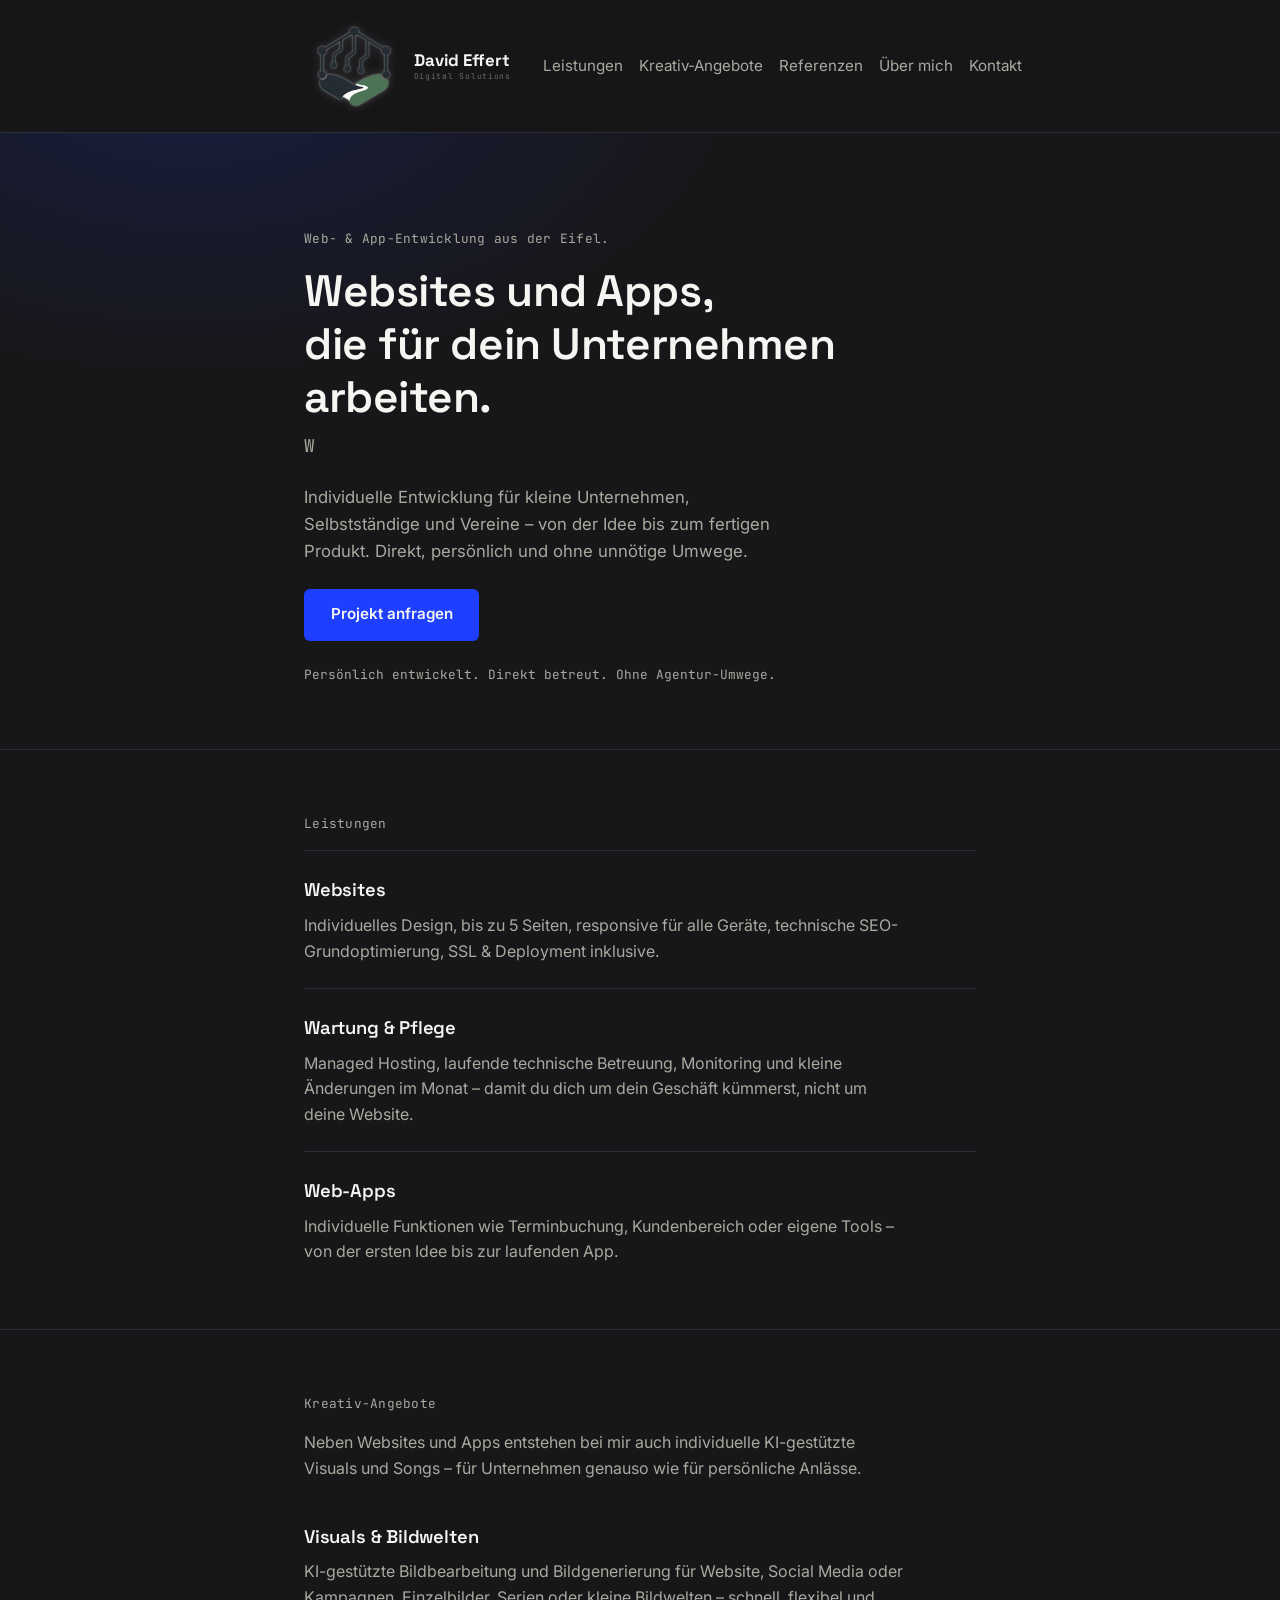
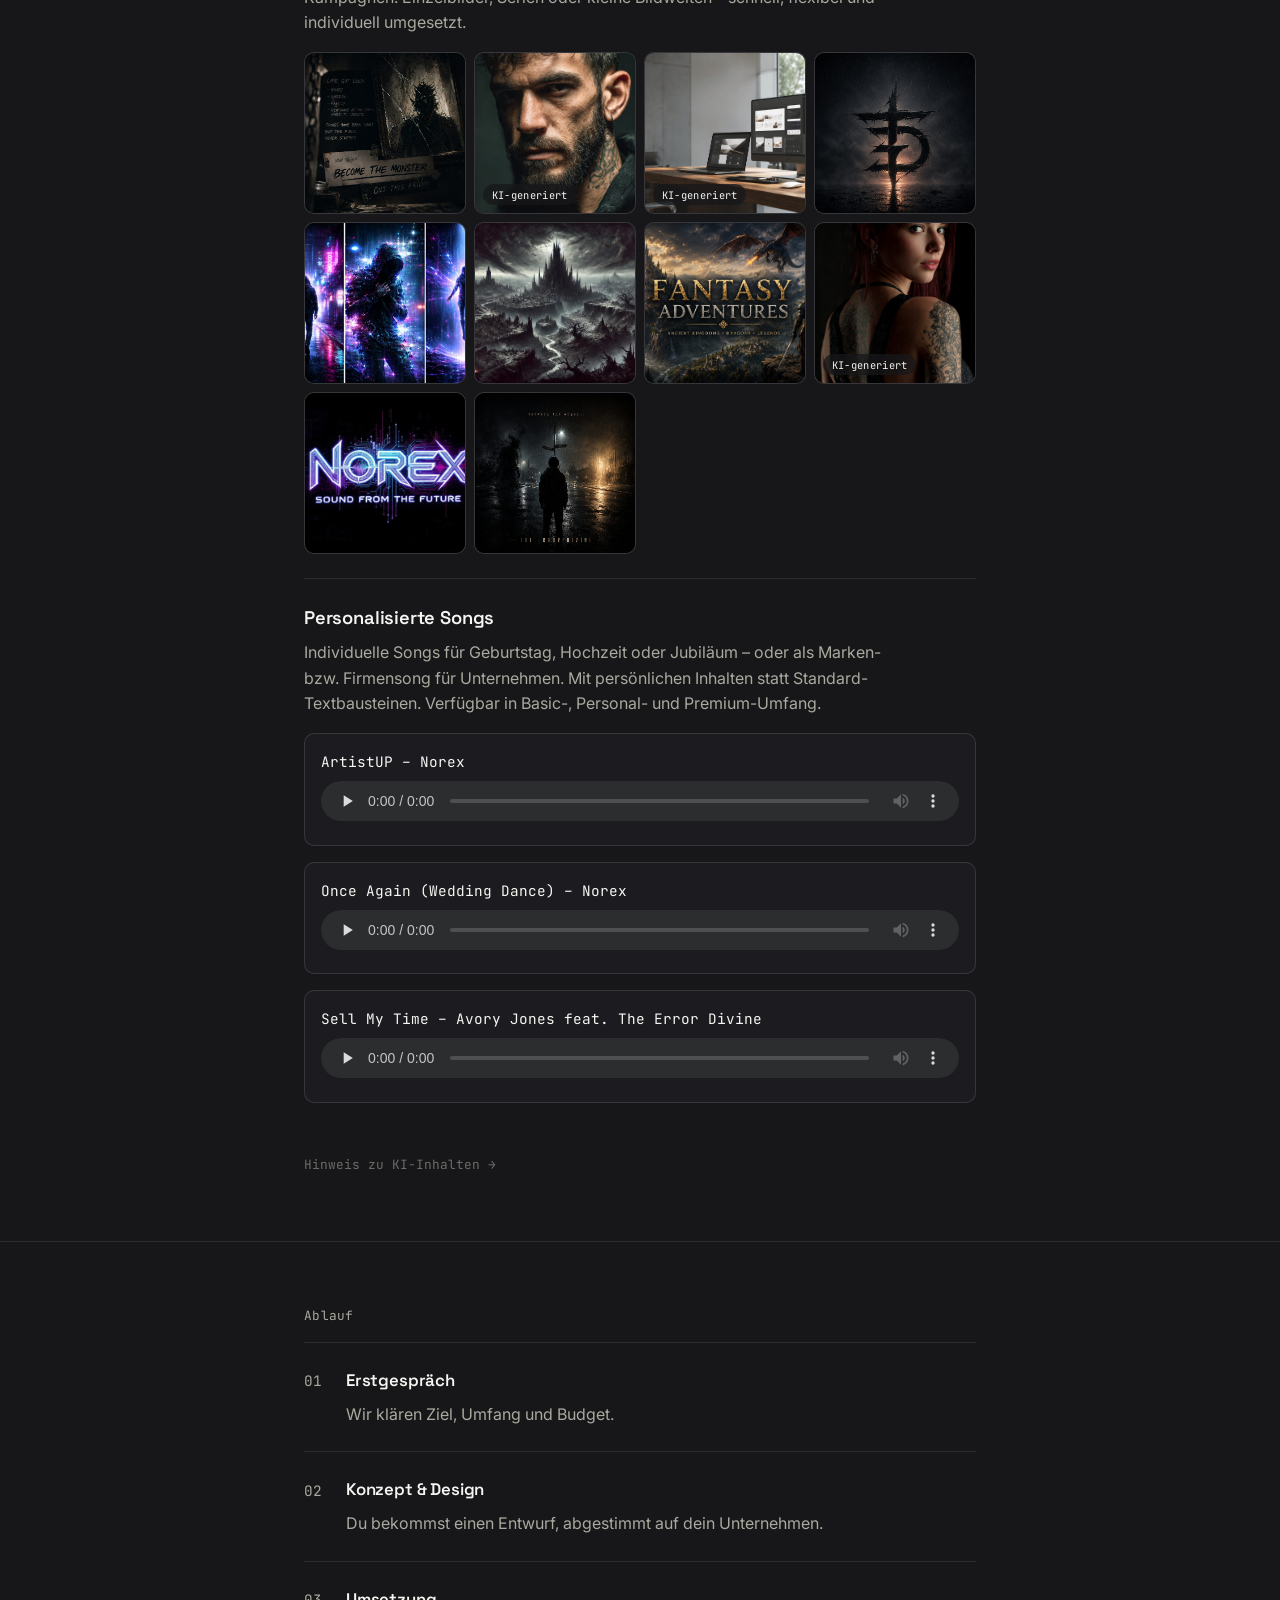
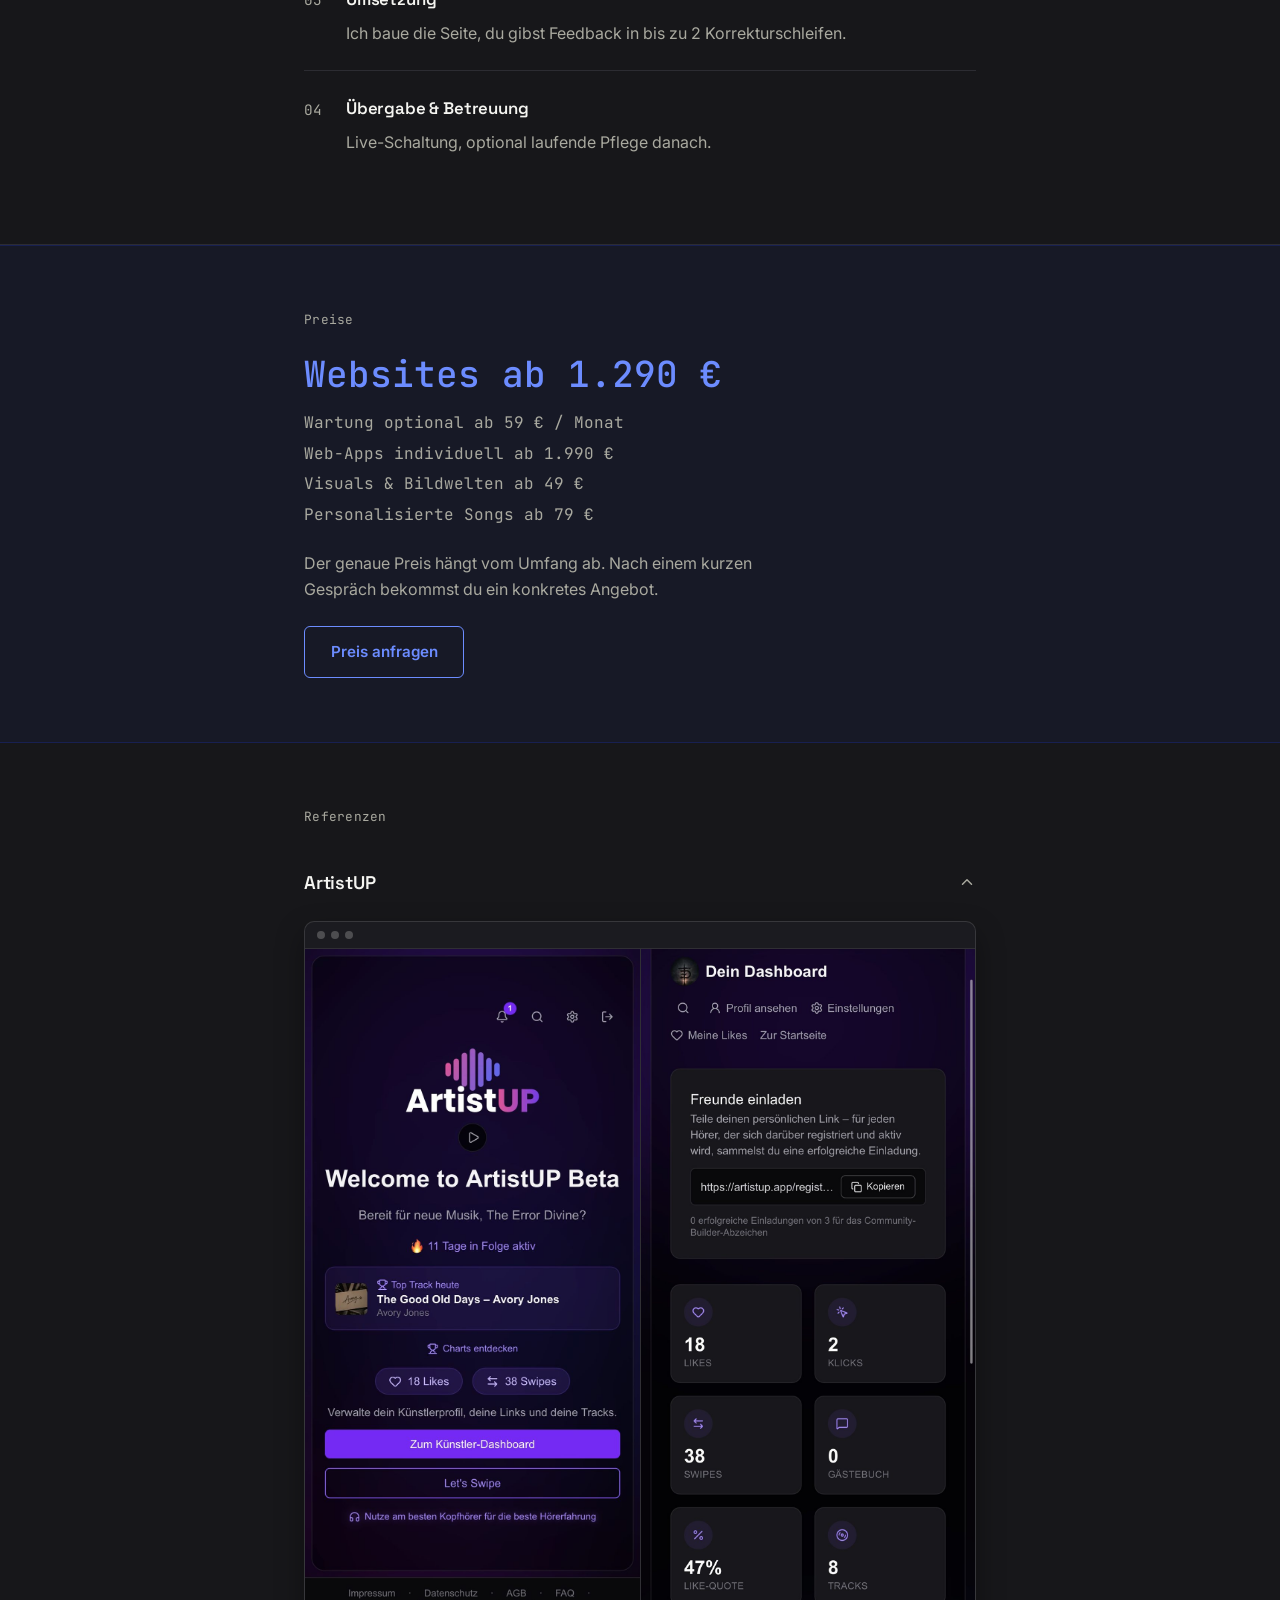
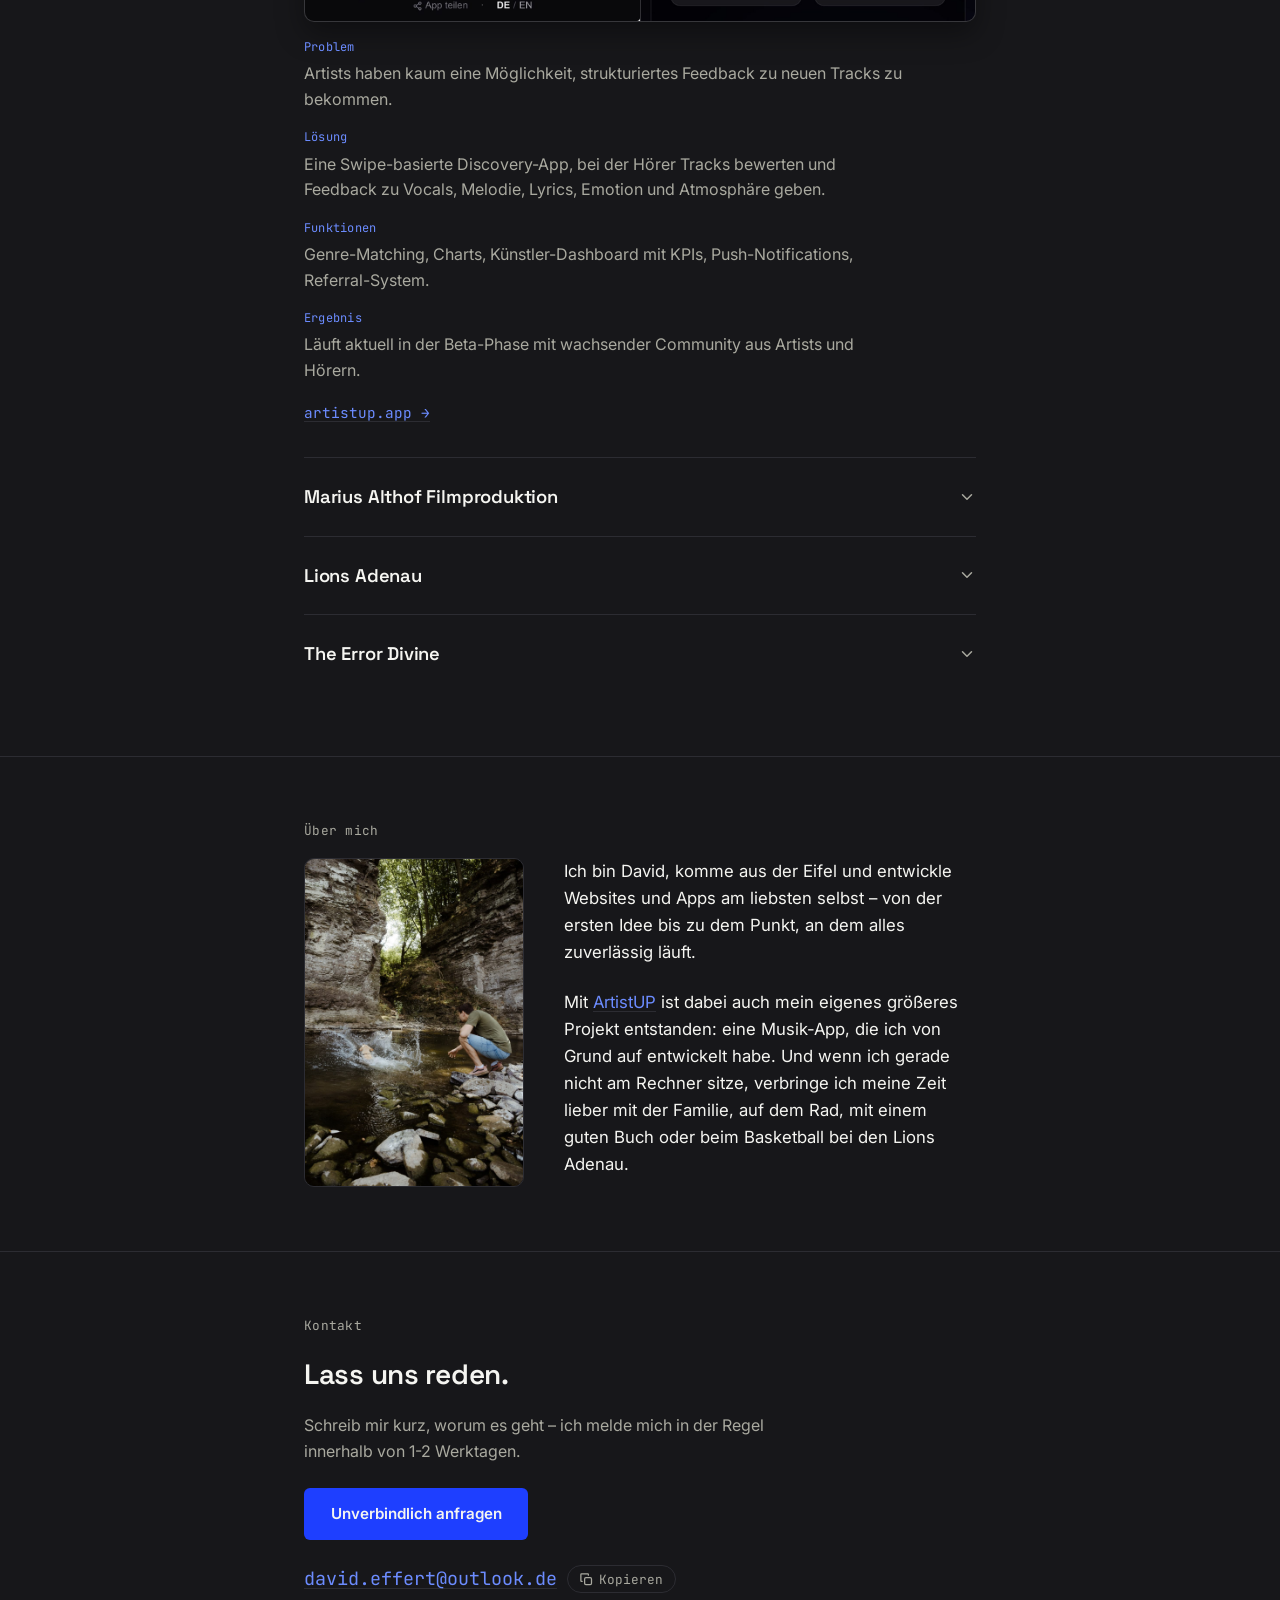
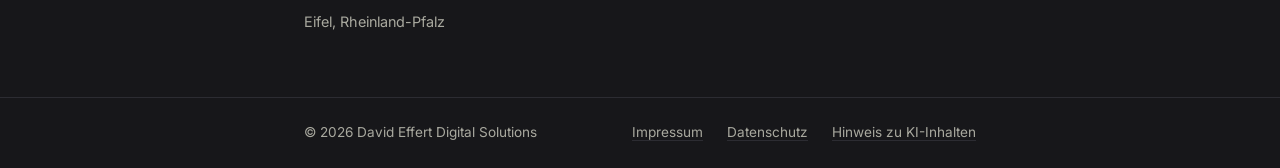
==== commit 5f7a119e: "Visuals-Galerie: 'KI-generiert'-Badge fuer die drei fotorealistischen Bilder (Arden, ChatGPT-Workspa" ====
--- a/index.html
+++ b/index.html
@@ -103,11 +103,13 @@
           <button type="button" class="visual-thumb" data-lightbox-src="assets/img/kreativ-visual-1.jpg" aria-label="Visual-Beispiel 1 vergrößert anzeigen">
             <img src="assets/img/kreativ-visual-1.jpg" alt="KI-generiertes Beispielbild aus dem Bereich Visuals & Bildwelten" loading="lazy" width="1254" height="1254">
           </button>
-          <button type="button" class="visual-thumb" data-lightbox-src="assets/img/kreativ-visual-2.jpg" aria-label="Visual-Beispiel 2 vergrößert anzeigen">
+          <button type="button" class="visual-thumb" data-lightbox-src="assets/img/kreativ-visual-2.jpg" data-ai-generated="true" aria-label="Visual-Beispiel 2 vergrößert anzeigen">
             <img src="assets/img/kreativ-visual-2.jpg" alt="KI-generiertes Beispielbild aus dem Bereich Visuals & Bildwelten" loading="lazy" width="788" height="1400">
-          </button>
-          <button type="button" class="visual-thumb" data-lightbox-src="assets/img/kreativ-visual-3.jpg" aria-label="Visual-Beispiel 3 vergrößert anzeigen">
+            <span class="visual-badge" aria-hidden="true">KI-generiert</span>
+          </button>
+          <button type="button" class="visual-thumb" data-lightbox-src="assets/img/kreativ-visual-3.jpg" data-ai-generated="true" aria-label="Visual-Beispiel 3 vergrößert anzeigen">
             <img src="assets/img/kreativ-visual-3.jpg" alt="KI-generiertes Beispielbild aus dem Bereich Visuals & Bildwelten" loading="lazy" width="1400" height="788">
+            <span class="visual-badge" aria-hidden="true">KI-generiert</span>
           </button>
           <button type="button" class="visual-thumb" data-lightbox-src="assets/img/kreativ-visual-4.jpg" aria-label="Visual-Beispiel 4 vergrößert anzeigen">
             <img src="assets/img/kreativ-visual-4.jpg" alt="KI-generiertes Beispielbild aus dem Bereich Visuals & Bildwelten" loading="lazy" width="1254" height="1254">
@@ -121,8 +123,9 @@
           <button type="button" class="visual-thumb" data-lightbox-src="assets/img/kreativ-visual-7.jpg" aria-label="Visual-Beispiel 7 vergrößert anzeigen">
             <img src="assets/img/kreativ-visual-7.jpg" alt="KI-generiertes Beispielbild aus dem Bereich Visuals & Bildwelten" loading="lazy" width="1400" height="788">
           </button>
-          <button type="button" class="visual-thumb" data-lightbox-src="assets/img/kreativ-visual-8.jpg" aria-label="Visual-Beispiel 8 vergrößert anzeigen">
+          <button type="button" class="visual-thumb" data-lightbox-src="assets/img/kreativ-visual-8.jpg" data-ai-generated="true" aria-label="Visual-Beispiel 8 vergrößert anzeigen">
             <img src="assets/img/kreativ-visual-8.jpg" alt="KI-generiertes Beispielbild aus dem Bereich Visuals & Bildwelten" loading="lazy" width="788" height="1400">
+            <span class="visual-badge" aria-hidden="true">KI-generiert</span>
           </button>
           <button type="button" class="visual-thumb" data-lightbox-src="assets/img/kreativ-visual-9.jpg" aria-label="Visual-Beispiel 9 vergrößert anzeigen">
             <img src="assets/img/kreativ-visual-9.jpg" alt="KI-generiertes Beispielbild aus dem Bereich Visuals & Bildwelten" loading="lazy" width="1400" height="794">
@@ -377,6 +380,7 @@
     <svg viewBox="0 0 24 24" width="22" height="22" fill="none" stroke="currentColor" stroke-width="2" stroke-linecap="round"><line x1="6" y1="6" x2="18" y2="18"/><line x1="18" y1="6" x2="6" y2="18"/></svg>
   </button>
   <img class="lightbox-img" id="lightbox-img" src="" alt="">
+  <span class="lightbox-badge" id="lightbox-badge" hidden>KI-generiert</span>
 </div>
 
 <script src="script.js"></script>
--- a/styles.css
+++ b/styles.css
@@ -860,6 +860,7 @@
 }
 
 .visual-thumb {
+  position: relative;
   display: block;
   width: 100%;
   aspect-ratio: 1 / 1;
@@ -871,6 +872,20 @@
   cursor: pointer;
   transition: border-color 0.15s ease, transform 0.15s ease;
 }
+
+.visual-badge {
+  position: absolute;
+  left: 8px;
+  bottom: 8px;
+  font-family: var(--font-mono);
+  font-size: 0.65rem;
+  letter-spacing: 0.03em;
+  color: var(--color-text);
+  background: rgba(23, 23, 26, 0.75);
+  padding: 0.2rem 0.55rem;
+  border-radius: 999px;
+  pointer-events: none;
+}
 .visual-thumb:hover {
   border-color: var(--color-accent-text);
   transform: translateY(-1px);
@@ -983,3 +998,19 @@
 .lightbox-close:hover {
   background: rgba(245, 245, 241, 0.16);
 }
+
+.lightbox-badge {
+  position: fixed;
+  z-index: 201;
+  font-family: var(--font-mono);
+  font-size: 0.7rem;
+  letter-spacing: 0.03em;
+  color: var(--color-text);
+  background: rgba(23, 23, 26, 0.75);
+  padding: 0.25rem 0.65rem;
+  border-radius: 999px;
+  pointer-events: none;
+}
+.lightbox-badge[hidden] {
+  display: none;
+}
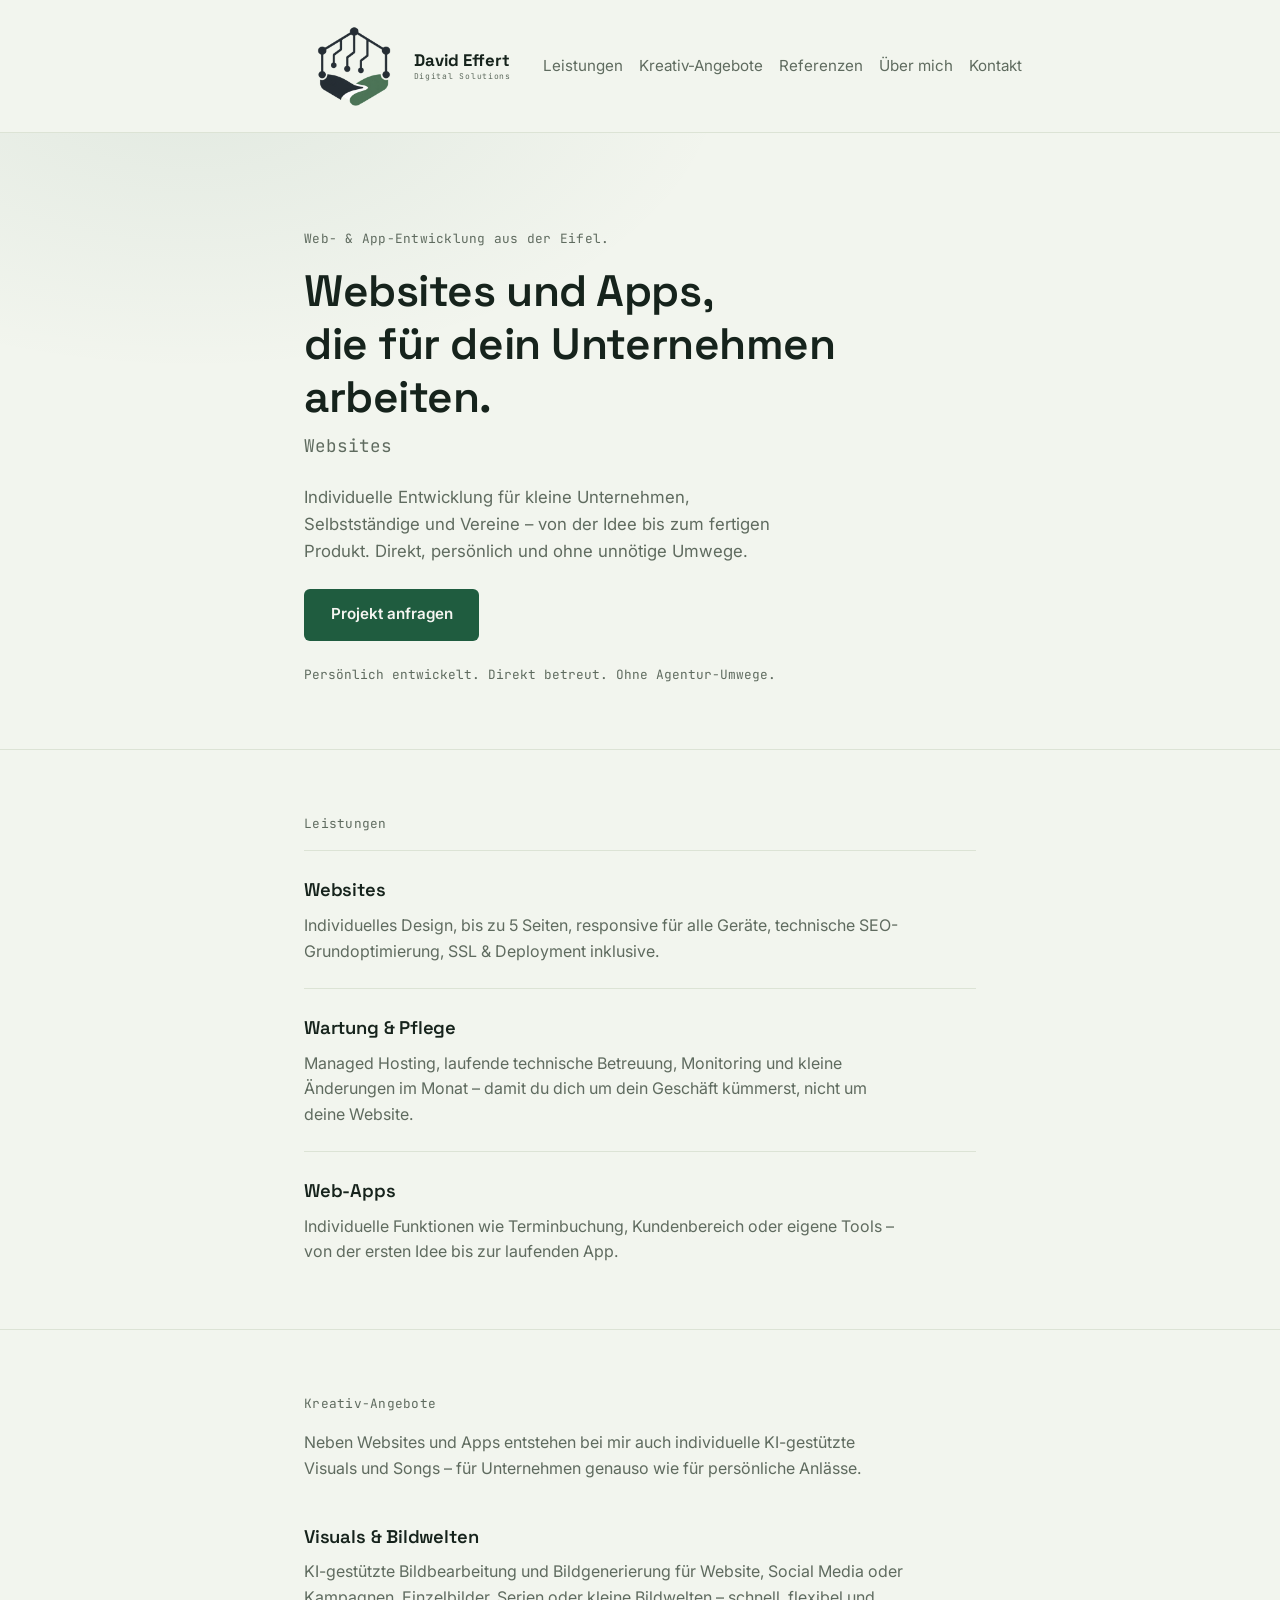
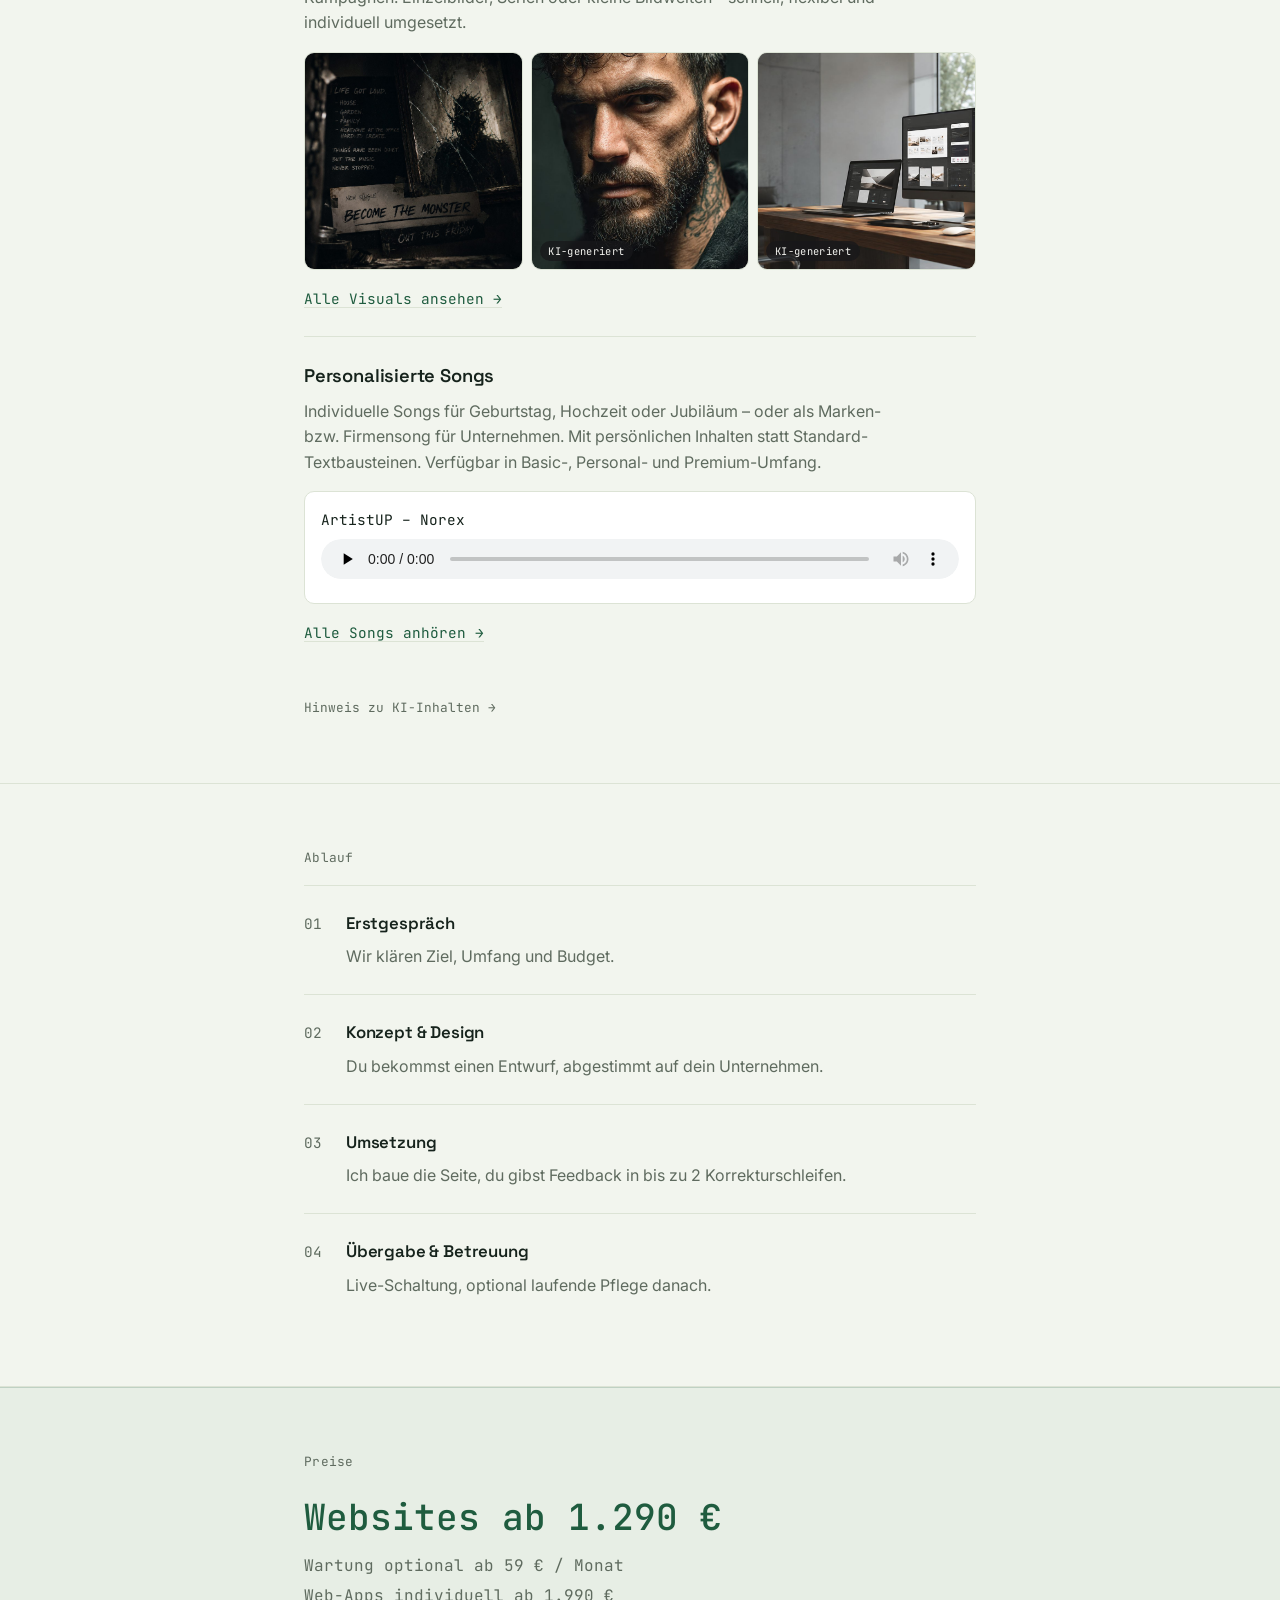
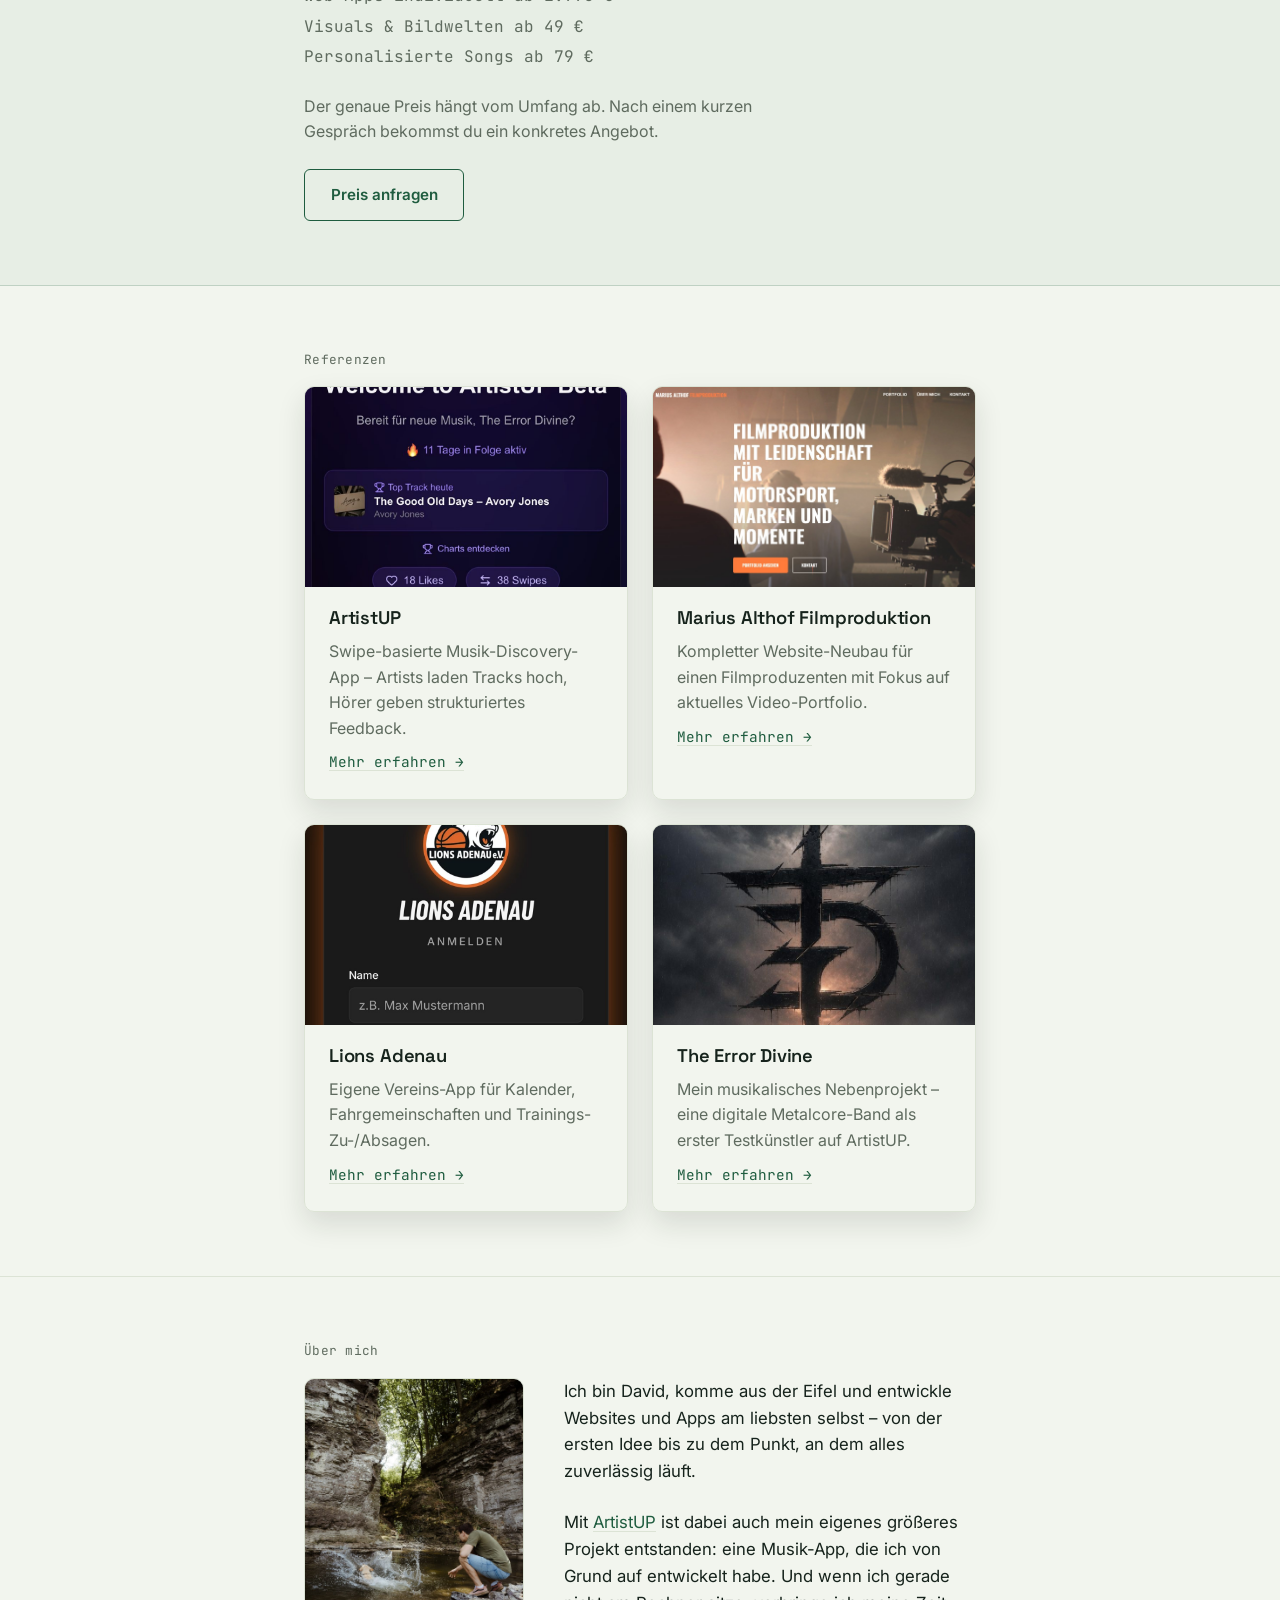
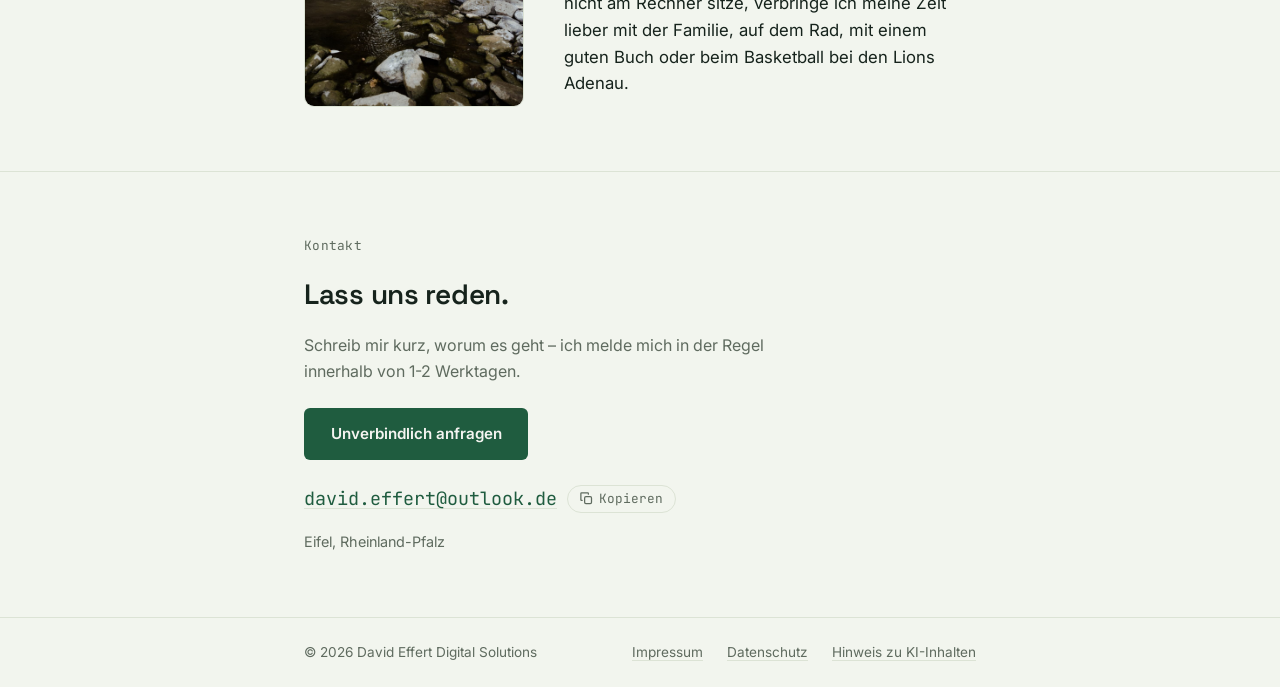
==== commit 87e5aa81: "Grün-Theme umgestellt; Vercel Analytics eingebunden; Referenzen und Kreativ-Angebote auf Teaser+Unte" ====
--- a/index.html
+++ b/index.html
@@ -16,13 +16,17 @@
 <meta name="twitter:card" content="summary_large_image">
 
 <link rel="icon" href="favicon.png" type="image/png">
-<meta name="theme-color" content="#17171A">
+<meta name="theme-color" content="#F2F5EE">
 
 <link rel="preconnect" href="https://fonts.googleapis.com">
 <link rel="preconnect" href="https://fonts.gstatic.com" crossorigin>
 <link href="https://fonts.googleapis.com/css2?family=Space+Grotesk:wght@500;600;700&family=Inter:wght@400;500;600&family=JetBrains+Mono:wght@400;500&display=swap" rel="stylesheet">
 
 <link rel="stylesheet" href="styles.css">
+<script>
+  window.va = window.va || function () { (window.vaq = window.vaq || []).push(arguments); };
+</script>
+<script defer src="/_vercel/insights/script.js"></script>
 </head>
 <body>
 
@@ -99,7 +103,7 @@
       <div class="kreativ-block">
         <h2 class="kreativ-block-title">Visuals &amp; Bildwelten</h2>
         <p class="kreativ-block-desc">KI-gestützte Bildbearbeitung und Bildgenerierung für Website, Social Media oder Kampagnen. Einzelbilder, Serien oder kleine Bildwelten – schnell, flexibel und individuell umgesetzt.</p>
-        <div class="visuals-grid">
+        <div class="visuals-grid visuals-grid--teaser">
           <button type="button" class="visual-thumb" data-lightbox-src="assets/img/kreativ-visual-1.jpg" aria-label="Visual-Beispiel 1 vergrößert anzeigen">
             <img src="assets/img/kreativ-visual-1.jpg" alt="KI-generiertes Beispielbild aus dem Bereich Visuals & Bildwelten" loading="lazy" width="1254" height="1254">
           </button>
@@ -111,29 +115,8 @@
             <img src="assets/img/kreativ-visual-3.jpg" alt="KI-generiertes Beispielbild aus dem Bereich Visuals & Bildwelten" loading="lazy" width="1400" height="788">
             <span class="visual-badge" aria-hidden="true">KI-generiert</span>
           </button>
-          <button type="button" class="visual-thumb" data-lightbox-src="assets/img/kreativ-visual-4.jpg" aria-label="Visual-Beispiel 4 vergrößert anzeigen">
-            <img src="assets/img/kreativ-visual-4.jpg" alt="KI-generiertes Beispielbild aus dem Bereich Visuals & Bildwelten" loading="lazy" width="1254" height="1254">
-          </button>
-          <button type="button" class="visual-thumb" data-lightbox-src="assets/img/kreativ-visual-5.jpg" aria-label="Visual-Beispiel 5 vergrößert anzeigen">
-            <img src="assets/img/kreativ-visual-5.jpg" alt="KI-generiertes Beispielbild aus dem Bereich Visuals & Bildwelten" loading="lazy" width="1400" height="933">
-          </button>
-          <button type="button" class="visual-thumb" data-lightbox-src="assets/img/kreativ-visual-6.jpg" aria-label="Visual-Beispiel 6 vergrößert anzeigen">
-            <img src="assets/img/kreativ-visual-6.jpg" alt="KI-generiertes Beispielbild aus dem Bereich Visuals & Bildwelten" loading="lazy" width="1400" height="800">
-          </button>
-          <button type="button" class="visual-thumb" data-lightbox-src="assets/img/kreativ-visual-7.jpg" aria-label="Visual-Beispiel 7 vergrößert anzeigen">
-            <img src="assets/img/kreativ-visual-7.jpg" alt="KI-generiertes Beispielbild aus dem Bereich Visuals & Bildwelten" loading="lazy" width="1400" height="788">
-          </button>
-          <button type="button" class="visual-thumb" data-lightbox-src="assets/img/kreativ-visual-8.jpg" data-ai-generated="true" aria-label="Visual-Beispiel 8 vergrößert anzeigen">
-            <img src="assets/img/kreativ-visual-8.jpg" alt="KI-generiertes Beispielbild aus dem Bereich Visuals & Bildwelten" loading="lazy" width="788" height="1400">
-            <span class="visual-badge" aria-hidden="true">KI-generiert</span>
-          </button>
-          <button type="button" class="visual-thumb" data-lightbox-src="assets/img/kreativ-visual-9.jpg" aria-label="Visual-Beispiel 9 vergrößert anzeigen">
-            <img src="assets/img/kreativ-visual-9.jpg" alt="KI-generiertes Beispielbild aus dem Bereich Visuals & Bildwelten" loading="lazy" width="1400" height="794">
-          </button>
-          <button type="button" class="visual-thumb" data-lightbox-src="assets/img/kreativ-visual-10.jpg" aria-label="Visual-Beispiel 10 vergrößert anzeigen">
-            <img src="assets/img/kreativ-visual-10.jpg" alt="KI-generiertes Beispielbild aus dem Bereich Visuals & Bildwelten" loading="lazy" width="1254" height="1254">
-          </button>
         </div>
+        <p class="kreativ-block-more"><a href="kreativ/visuals.html" class="reference-link">Alle Visuals ansehen →</a></p>
       </div>
 
       <div class="kreativ-block">
@@ -144,15 +127,8 @@
             <p class="song-title">ArtistUP – Norex</p>
             <audio class="song-player" controls preload="none" src="assets/audio/kreativ-song-artistup-norex.mp3"></audio>
           </li>
-          <li class="song-item">
-            <p class="song-title">Once Again (Wedding Dance) – Norex</p>
-            <audio class="song-player" controls preload="none" src="assets/audio/kreativ-song-once-again-wedding-dance.mp3"></audio>
-          </li>
-          <li class="song-item">
-            <p class="song-title">Sell My Time – Avory Jones feat. The Error Divine</p>
-            <audio class="song-player" controls preload="none" src="assets/audio/kreativ-song-sell-my-time.mp3"></audio>
-          </li>
         </ul>
+        <p class="kreativ-block-more"><a href="kreativ/songs.html" class="reference-link">Alle Songs anhören →</a></p>
       </div>
 
       <p class="kreativ-ki-note"><a href="hinweis-ki.html">Hinweis zu KI-Inhalten →</a></p>
@@ -217,111 +193,51 @@
     <div class="wrap">
       <p class="eyebrow">Referenzen</p>
 
-      <details class="reference-item" open>
-        <summary class="reference-summary">
-          <h2 class="reference-summary-title">ArtistUP</h2>
-          <span class="reference-chevron" aria-hidden="true">
-            <svg viewBox="0 0 24 24" width="18" height="18" fill="none" stroke="currentColor" stroke-width="2" stroke-linecap="round" stroke-linejoin="round"><path d="M6 9l6 6 6-6"/></svg>
-          </span>
-        </summary>
-        <div class="reference-body">
-          <figure class="screenshot-frame">
-            <div class="screenshot-bar" aria-hidden="true"><span></span><span></span><span></span></div>
-            <div class="reference-images">
-              <img src="assets/img/ref-artistup-1.jpg" alt="ArtistUP App – Startbildschirm mit Charts, Streak und Künstler-Dashboard" loading="lazy" width="900" height="1809">
-              <img src="assets/img/ref-artistup-2.jpg" alt="ArtistUP App – Künstler-Dashboard mit Likes, Swipes und Statistiken" loading="lazy" width="1000" height="2010">
-            </div>
-          </figure>
-          <dl class="case-study">
-            <dt>Problem</dt>
-            <dd>Artists haben kaum eine Möglichkeit, strukturiertes Feedback zu neuen Tracks zu bekommen.</dd>
-            <dt>Lösung</dt>
-            <dd>Eine Swipe-basierte Discovery-App, bei der Hörer Tracks bewerten und Feedback zu Vocals, Melodie, Lyrics, Emotion und Atmosphäre geben.</dd>
-            <dt>Funktionen</dt>
-            <dd>Genre-Matching, Charts, Künstler-Dashboard mit KPIs, Push-Notifications, Referral-System.</dd>
-            <dt>Ergebnis</dt>
-            <dd>Läuft aktuell in der Beta-Phase mit wachsender Community aus Artists und Hörern.</dd>
-          </dl>
-          <a href="https://artistup.app" class="reference-link" target="_blank" rel="noopener">artistup.app →</a>
-        </div>
-      </details>
-
-      <details class="reference-item">
-        <summary class="reference-summary">
-          <h2 class="reference-summary-title">Marius Althof Filmproduktion</h2>
-          <span class="reference-chevron" aria-hidden="true">
-            <svg viewBox="0 0 24 24" width="18" height="18" fill="none" stroke="currentColor" stroke-width="2" stroke-linecap="round" stroke-linejoin="round"><path d="M6 9l6 6 6-6"/></svg>
-          </span>
-        </summary>
-        <div class="reference-body">
-          <figure class="screenshot-frame">
-            <div class="screenshot-bar" aria-hidden="true"><span></span><span></span><span></span></div>
-            <div class="reference-images">
-              <img src="assets/img/ref-mafilm-1.jpg" alt="Startseite der Website von Marius Althof Filmproduktion mit Videostill im Hintergrund" loading="lazy" width="2000" height="811">
-              <img src="assets/img/ref-mafilm-2.jpg" alt="Portfolio-Übersicht der Website von Marius Althof Filmproduktion mit Video-Vorschaubildern" loading="lazy" width="2000" height="922">
-            </div>
-          </figure>
-          <dl class="case-study">
-            <dt>Problem</dt>
-            <dd>Die bisherige Website des Filmproduzenten wirkte technisch veraltet und stellte seine Video-Arbeiten nicht angemessen in den Vordergrund.</dd>
-            <dt>Lösung</dt>
-            <dd>Ein kompletter Neubau der Seite mit Fokus auf ein reduziertes, aktuelles Video-Portfolio statt einer vollständigen Archiv-Ansicht.</dd>
-            <dt>Funktionen</dt>
-            <dd>Kontaktbereich, Kurzbio, ausgewähltes Video-Portfolio, direkter Verweis auf den YouTube-Kanal für weitere Arbeiten.</dd>
-            <dt>Ergebnis</dt>
-            <dd>In Umsetzung.</dd>
-          </dl>
-          <span class="reference-link reference-link-pending">ma-film.de (bald online)</span>
-        </div>
-      </details>
-
-      <details class="reference-item">
-        <summary class="reference-summary">
-          <h2 class="reference-summary-title">Lions Adenau</h2>
-          <span class="reference-chevron" aria-hidden="true">
-            <svg viewBox="0 0 24 24" width="18" height="18" fill="none" stroke="currentColor" stroke-width="2" stroke-linecap="round" stroke-linejoin="round"><path d="M6 9l6 6 6-6"/></svg>
-          </span>
-        </summary>
-        <div class="reference-body">
-          <figure class="screenshot-frame">
-            <div class="screenshot-bar" aria-hidden="true"><span></span><span></span><span></span></div>
-            <div class="reference-images">
-              <img src="assets/img/ref-lions-1.jpg" alt="Login-Bildschirm der Lions Adenau App mit Vereinslogo" loading="lazy" width="1000" height="1767">
-              <img src="assets/img/ref-lions-2.jpg" alt="Trainingsübersicht der Lions Adenau App mit Zu- und Absagen" loading="lazy" width="1000" height="1767">
-            </div>
-          </figure>
-          <dl class="case-study">
-            <dt>Problem</dt>
-            <dd>Der Basketballverein Lions Adenau hatte keine zentrale digitale Lösung für Kalender, Fahrgemeinschaften und Trainings-Zu-/Absagen.</dd>
-            <dt>Lösung</dt>
-            <dd>Eine eigene Vereins-App mit Kalender, Fahrgemeinschaften, Trainings-RSVP und Bildergalerie, im Look der Vereinsfarben angelehnt an NBA 2K.</dd>
-            <dt>Funktionen</dt>
-            <dd>Getrennte Bereiche für Herren- und U16-Team, Rollen für Vorstand und Coach, Pushbenachrichtigungen, Vorstandsübersicht.</dd>
-            <dt>Ergebnis</dt>
-            <dd>Im aktiven Einsatz beim Verein für Trainingsplanung und Kommunikation.</dd>
-          </dl>
-          <a href="https://lions-app-ten.vercel.app" class="reference-link" target="_blank" rel="noopener">lions-app-ten.vercel.app →</a>
-        </div>
-      </details>
-
-      <details class="reference-item">
-        <summary class="reference-summary">
-          <h2 class="reference-summary-title">The Error Divine</h2>
-          <span class="reference-chevron" aria-hidden="true">
-            <svg viewBox="0 0 24 24" width="18" height="18" fill="none" stroke="currentColor" stroke-width="2" stroke-linecap="round" stroke-linejoin="round"><path d="M6 9l6 6 6-6"/></svg>
-          </span>
-        </summary>
-        <div class="reference-body">
-          <figure class="screenshot-frame screenshot-frame--plain">
-            <div class="reference-images reference-images--trio">
-              <img class="trio-main" src="assets/img/ref-errordivine-1.jpg" alt="Logo-Symbol der Band The Error Divine" loading="lazy" width="720" height="1280">
-              <img class="trio-top" src="assets/img/ref-errordivine-2.jpg" alt="Cover-Artwork für den Song „love ain't a war“ von The Error Divine" loading="lazy" width="1000" height="1000">
-              <img class="trio-bottom" src="assets/img/ref-errordivine-3.jpg" alt="Cover-Artwork für den Song „sorry.“ von The Error Divine" loading="lazy" width="1000" height="1000">
-            </div>
-          </figure>
-          <p class="reference-desc">The Error Divine ist mein musikalisches Nebenprojekt – eine digitale Metalcore-Band, mit der ich mich kreativ austobe. Die Texte stammen teils aus meiner Jugend, teils entstehen sie ganz neu. Nebenbei ist die Band auch der erste Testkünstler auf ArtistUP.</p>
-        </div>
-      </details>
+      <div class="reference-teaser-grid">
+        <article class="reference-teaser-card">
+          <a href="referenzen/artistup.html" class="reference-teaser-img-link">
+            <img class="reference-teaser-img" src="assets/img/ref-artistup-1.jpg" alt="ArtistUP App – Startbildschirm mit Charts, Streak und Künstler-Dashboard" loading="lazy" width="900" height="1809">
+          </a>
+          <div class="reference-teaser-body">
+            <h2 class="reference-teaser-title">ArtistUP</h2>
+            <p class="reference-teaser-desc">Swipe-basierte Musik-Discovery-App – Artists laden Tracks hoch, Hörer geben strukturiertes Feedback.</p>
+            <a href="referenzen/artistup.html" class="reference-link">Mehr erfahren →</a>
+          </div>
+        </article>
+
+        <article class="reference-teaser-card">
+          <a href="referenzen/marius-althof-filmproduktion.html" class="reference-teaser-img-link">
+            <img class="reference-teaser-img" src="assets/img/ref-mafilm-1.jpg" alt="Startseite der Website von Marius Althof Filmproduktion mit Videostill im Hintergrund" loading="lazy" width="2000" height="811">
+          </a>
+          <div class="reference-teaser-body">
+            <h2 class="reference-teaser-title">Marius Althof Filmproduktion</h2>
+            <p class="reference-teaser-desc">Kompletter Website-Neubau für einen Filmproduzenten mit Fokus auf aktuelles Video-Portfolio.</p>
+            <a href="referenzen/marius-althof-filmproduktion.html" class="reference-link">Mehr erfahren →</a>
+          </div>
+        </article>
+
+        <article class="reference-teaser-card">
+          <a href="referenzen/lions-adenau.html" class="reference-teaser-img-link">
+            <img class="reference-teaser-img" src="assets/img/ref-lions-1.jpg" alt="Login-Bildschirm der Lions Adenau App mit Vereinslogo" loading="lazy" width="1000" height="1767">
+          </a>
+          <div class="reference-teaser-body">
+            <h2 class="reference-teaser-title">Lions Adenau</h2>
+            <p class="reference-teaser-desc">Eigene Vereins-App für Kalender, Fahrgemeinschaften und Trainings-Zu-/Absagen.</p>
+            <a href="referenzen/lions-adenau.html" class="reference-link">Mehr erfahren →</a>
+          </div>
+        </article>
+
+        <article class="reference-teaser-card">
+          <a href="referenzen/the-error-divine.html" class="reference-teaser-img-link">
+            <img class="reference-teaser-img" src="assets/img/ref-errordivine-1.jpg" alt="Logo-Symbol der Band The Error Divine" loading="lazy" width="720" height="1280">
+          </a>
+          <div class="reference-teaser-body">
+            <h2 class="reference-teaser-title">The Error Divine</h2>
+            <p class="reference-teaser-desc">Mein musikalisches Nebenprojekt – eine digitale Metalcore-Band als erster Testkünstler auf ArtistUP.</p>
+            <a href="referenzen/the-error-divine.html" class="reference-link">Mehr erfahren →</a>
+          </div>
+        </article>
+      </div>
     </div>
   </section>
 
@@ -348,11 +264,11 @@
       <h2 class="kontakt-headline">Lass uns reden.</h2>
       <p class="kontakt-text">Schreib mir kurz, worum es geht – ich melde mich in der Regel innerhalb von 1-2 Werktagen.</p>
       <div class="kontakt-cta-wrap">
-        <a href="mailto:david.effert@outlook.de" class="btn btn-primary">Unverbindlich anfragen</a>
+        <a href="#" class="btn btn-primary" id="kontakt-cta-mailto">Unverbindlich anfragen</a>
       </div>
       <div class="kontakt-email-row">
-        <a href="mailto:david.effert@outlook.de" class="kontakt-email">david.effert@outlook.de</a>
-        <button type="button" class="copy-email-btn" id="copy-email-btn" data-email="david.effert@outlook.de" aria-label="E-Mail-Adresse kopieren">
+        <a href="#" class="kontakt-email" id="kontakt-mailto"></a>
+        <button type="button" class="copy-email-btn" id="copy-email-btn" aria-label="E-Mail-Adresse kopieren">
           <svg class="copy-icon" viewBox="0 0 24 24" width="15" height="15" fill="none" stroke="currentColor" stroke-width="2" stroke-linecap="round" stroke-linejoin="round" aria-hidden="true"><rect x="9" y="9" width="11" height="11" rx="2"/><path d="M5 15H4a1 1 0 0 1-1-1V4a1 1 0 0 1 1-1h10a1 1 0 0 1 1 1v1"/></svg>
           <svg class="check-icon" viewBox="0 0 24 24" width="15" height="15" fill="none" stroke="currentColor" stroke-width="2" stroke-linecap="round" stroke-linejoin="round" aria-hidden="true"><polyline points="20 6 9 17 4 12"/></svg>
           <span class="copy-btn-label">Kopieren</span>
--- a/styles.css
+++ b/styles.css
@@ -4,12 +4,12 @@
    ========================================================================== */
 
 :root {
-  --color-bg: #17171A;
-  --color-text: #F5F5F1;
-  --color-text-secondary: #A9A99F;
-  --color-accent: #1E3FFF;
-  --color-accent-text: #6C8CFF;
-  --color-divider: #2C2C32;
+  --color-bg: #F2F5EE;
+  --color-text: #16231C;
+  --color-text-secondary: #5F6B5F;
+  --color-accent: #1F5C3F;
+  --color-accent-text: #1F5C3F;
+  --color-divider: #DCE3D5;
 
   --font-display: 'Space Grotesk', system-ui, sans-serif;
   --font-body: 'Inter', system-ui, sans-serif;
@@ -135,7 +135,7 @@
   color: #F5F5F1;
 }
 .btn-primary:hover {
-  background: #3253FF;
+  background: #17452F;
   transform: translateY(-1px);
 }
 
@@ -161,7 +161,7 @@
   border-bottom: 1px solid var(--color-divider);
   position: sticky;
   top: 0;
-  background: rgba(23, 23, 26, 0.9);
+  background: rgba(242, 245, 238, 0.9);
   backdrop-filter: blur(8px);
   z-index: 10;
 }
@@ -197,7 +197,7 @@
   font-family: var(--font-mono);
   font-size: 0.5rem;
   letter-spacing: 0.09em;
-  color: #6B6B65;
+  color: #5F6B5F;
   margin-top: 2px;
 }
 
@@ -214,7 +214,6 @@
   width: 100%;
   height: 100%;
   object-fit: contain;
-  filter: drop-shadow(0 0 1px rgba(245, 245, 241, 0.55)) drop-shadow(0 0 5px rgba(245, 245, 241, 0.18));
 }
 
 .main-nav {
@@ -305,7 +304,7 @@
   padding-block: var(--space-6) var(--space-5);
   border-bottom: 1px solid var(--color-divider);
   background:
-    radial-gradient(ellipse 900px 500px at 15% -10%, rgba(30, 63, 255, 0.16), transparent 60%),
+    radial-gradient(ellipse 900px 500px at 15% -10%, rgba(31, 92, 63, 0.08), transparent 60%),
     var(--color-bg);
 }
 
@@ -371,6 +370,7 @@
 .section {
   padding-block: var(--space-5);
   border-bottom: 1px solid var(--color-divider);
+  scroll-margin-top: 140px;
 }
 
 /* ---- Leistungen ---- */
@@ -423,9 +423,9 @@
 
 /* ---- Preise ---- */
 .section-preise {
-  background: rgba(30, 63, 255, 0.05);
-  border-top: 1px solid rgba(30, 63, 255, 0.2);
-  border-bottom: 1px solid rgba(30, 63, 255, 0.2);
+  background: rgba(31, 92, 63, 0.05);
+  border-top: 1px solid rgba(31, 92, 63, 0.2);
+  border-bottom: 1px solid rgba(31, 92, 63, 0.2);
 }
 
 .price-lines {
@@ -462,67 +462,56 @@
   }
 }
 
-/* ---- Referenzen: Akkordeon ---- */
-.reference-item {
-  padding-block: var(--space-2);
-  border-top: 1px solid var(--color-divider);
-}
-.reference-item:first-of-type {
-  border-top: none;
-}
-
-.reference-summary {
-  display: flex;
-  align-items: center;
-  justify-content: space-between;
-  gap: var(--space-2);
-  padding-block: var(--space-1);
-  cursor: pointer;
-  list-style: none;
-}
-.reference-summary::-webkit-details-marker {
-  display: none;
-}
-.reference-summary::marker {
-  content: "";
-}
-
-.reference-summary-title {
+/* ---- Referenzen: Teaser-Grid ---- */
+.reference-teaser-grid {
+  display: grid;
+  grid-template-columns: 1fr;
+  gap: var(--space-3);
+}
+
+.reference-teaser-card {
+  border-radius: 10px;
+  border: 1px solid var(--color-divider);
+  box-shadow: 0 12px 28px rgba(22, 35, 28, 0.12);
+  overflow: hidden;
+}
+
+.reference-teaser-img-link {
+  display: block;
+}
+
+.reference-teaser-img {
+  width: 100%;
+  height: 200px;
+  object-fit: cover;
+  background: var(--color-bg);
+}
+
+.reference-teaser-body {
+  padding: var(--space-2) var(--space-3) var(--space-3);
+}
+
+.reference-teaser-title {
   font-size: 1.15rem;
-}
-
-.reference-chevron {
-  display: flex;
-  align-items: center;
-  justify-content: center;
-  color: var(--color-text-secondary);
-  flex-shrink: 0;
-  transition: transform 0.2s ease, color 0.15s ease;
-}
-
-.reference-summary:hover .reference-chevron {
-  color: var(--color-text);
-}
-
-.reference-item[open] > .reference-summary .reference-chevron {
-  transform: rotate(180deg);
-}
-
-@media (prefers-reduced-motion: reduce) {
-  .reference-chevron {
-    transition: none;
-  }
-}
-
-.reference-body {
-  padding-top: var(--space-2);
-  padding-bottom: var(--space-2);
+  margin-bottom: 0.4rem;
+}
+
+.reference-teaser-desc {
+  color: var(--color-text-secondary);
+  max-width: 60ch;
+  margin-bottom: var(--space-1);
+}
+
+@media (min-width: 600px) {
+  .reference-teaser-grid {
+    grid-template-columns: 1fr 1fr;
+  }
 }
 
 .screenshot-frame {
   border-radius: 10px;
-  border: 1px solid rgba(228, 227, 221, 0.14);
-  box-shadow: 0 12px 28px rgba(0, 0, 0, 0.35);
+  border: 1px solid #DCE3D5;
+  box-shadow: 0 12px 28px rgba(22, 35, 28, 0.12);
   background: #1B1B20;
   overflow: hidden;
   margin-bottom: var(--space-2);
@@ -852,11 +841,19 @@
   margin-bottom: var(--space-2);
 }
 
+.kreativ-block-more {
+  margin-top: var(--space-2);
+}
+
 /* ---- Visuals-Grid ---- */
 .visuals-grid {
   display: grid;
   grid-template-columns: repeat(2, 1fr);
   gap: var(--space-1);
+}
+
+.visuals-grid.visuals-grid--teaser {
+  grid-template-columns: repeat(3, 1fr);
 }
 
 .visual-thumb {
@@ -865,9 +862,9 @@
   width: 100%;
   aspect-ratio: 1 / 1;
   padding: 0;
-  border: 1px solid rgba(228, 227, 221, 0.14);
+  border: 1px solid #DCE3D5;
   border-radius: 10px;
-  background: #1B1B20;
+  background: #FFFFFF;
   overflow: hidden;
   cursor: pointer;
   transition: border-color 0.15s ease, transform 0.15s ease;
@@ -880,7 +877,7 @@
   font-family: var(--font-mono);
   font-size: 0.65rem;
   letter-spacing: 0.03em;
-  color: var(--color-text);
+  color: #F5F5F1;
   background: rgba(23, 23, 26, 0.75);
   padding: 0.2rem 0.55rem;
   border-radius: 999px;
@@ -924,9 +921,9 @@
 
 .song-item {
   padding: var(--space-2);
-  border: 1px solid rgba(228, 227, 221, 0.14);
+  border: 1px solid #DCE3D5;
   border-radius: 10px;
-  background: #1B1B20;
+  background: #FFFFFF;
 }
 
 .song-title {
@@ -940,7 +937,6 @@
   width: 100%;
   height: 40px;
   border-radius: 20px;
-  filter: invert(90%) hue-rotate(180deg) contrast(90%);
 }
 
 .kreativ-ki-note {
@@ -950,7 +946,7 @@
 .kreativ-ki-note a:not(.btn):not(.logo) {
   font-family: var(--font-mono);
   font-size: 0.8rem;
-  color: #6B6B65;
+  color: #5F6B5F;
   text-decoration: none;
 }
 .kreativ-ki-note a:not(.btn):not(.logo):hover {
@@ -992,7 +988,7 @@
   border: none;
   border-radius: 50%;
   background: rgba(245, 245, 241, 0.08);
-  color: var(--color-text);
+  color: #F5F5F1;
   cursor: pointer;
 }
 .lightbox-close:hover {
@@ -1005,7 +1001,7 @@
   font-family: var(--font-mono);
   font-size: 0.7rem;
   letter-spacing: 0.03em;
-  color: var(--color-text);
+  color: #F5F5F1;
   background: rgba(23, 23, 26, 0.75);
   padding: 0.25rem 0.65rem;
   border-radius: 999px;
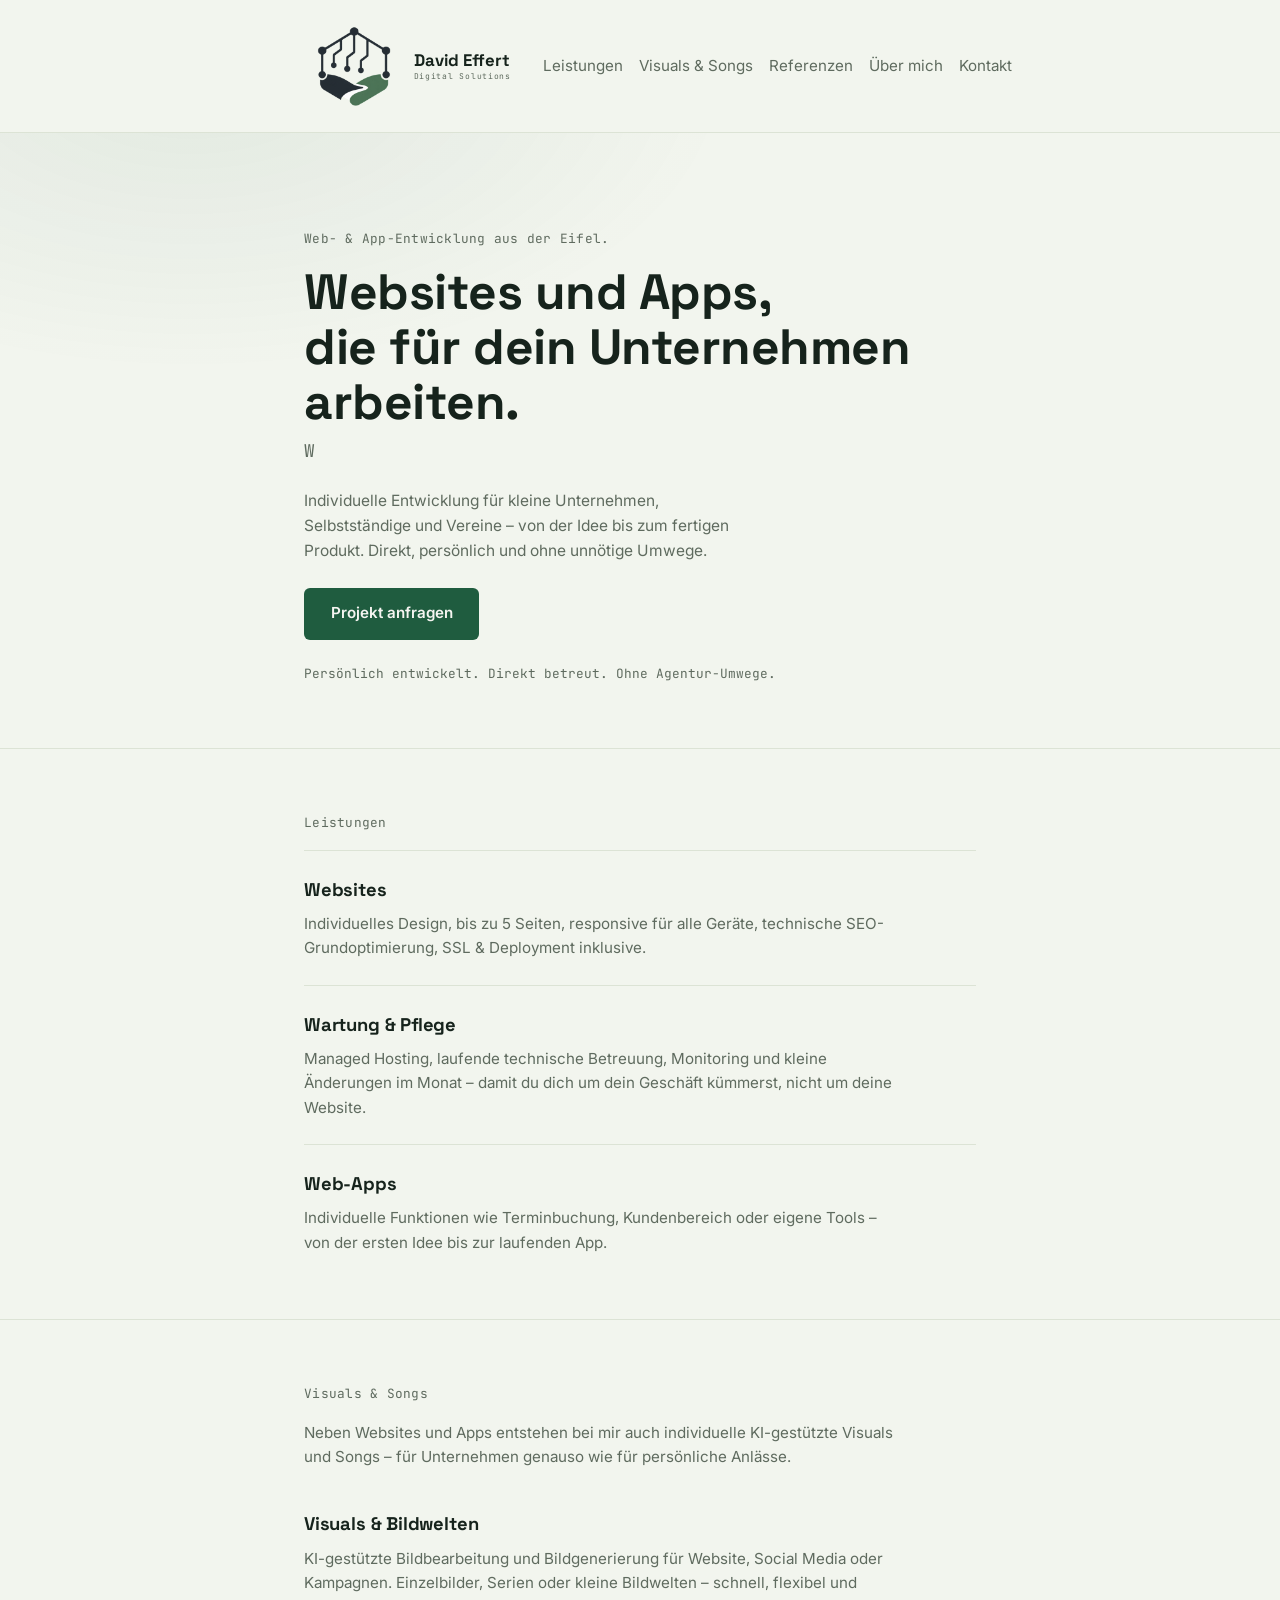
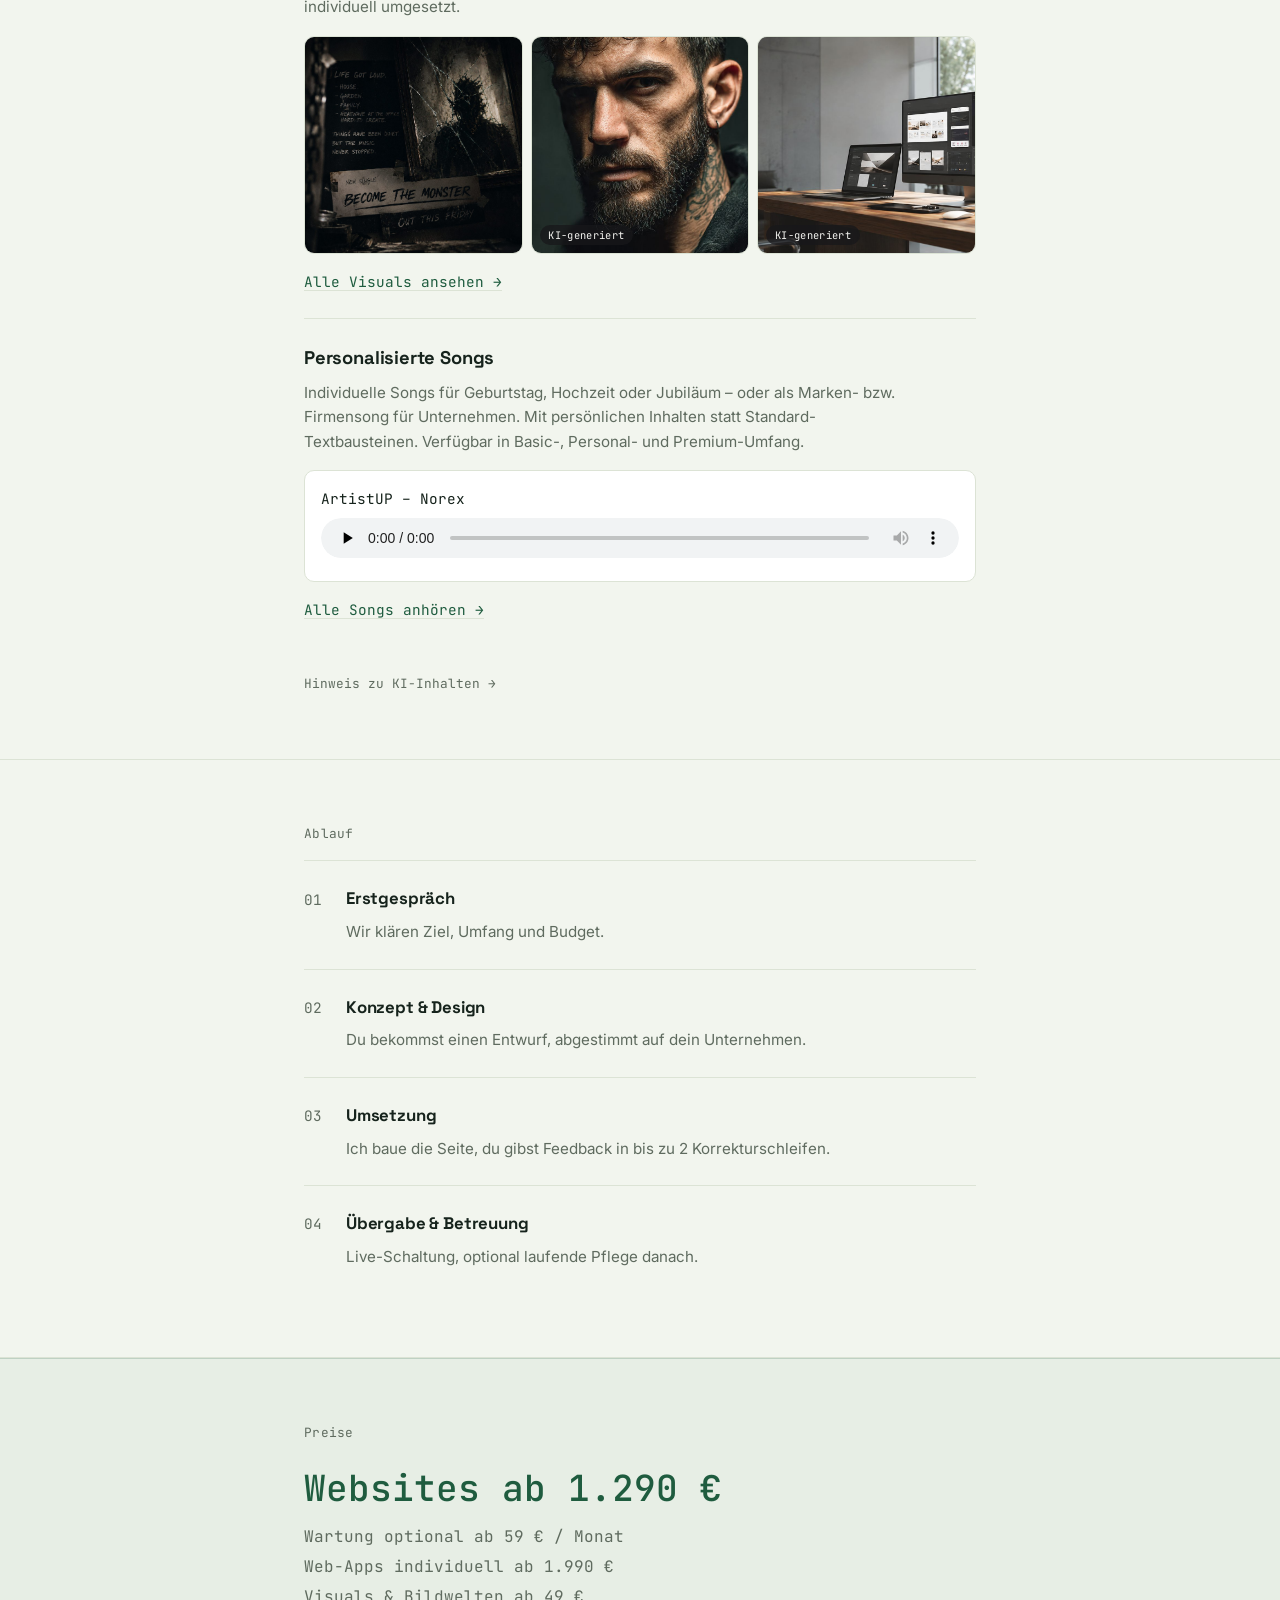
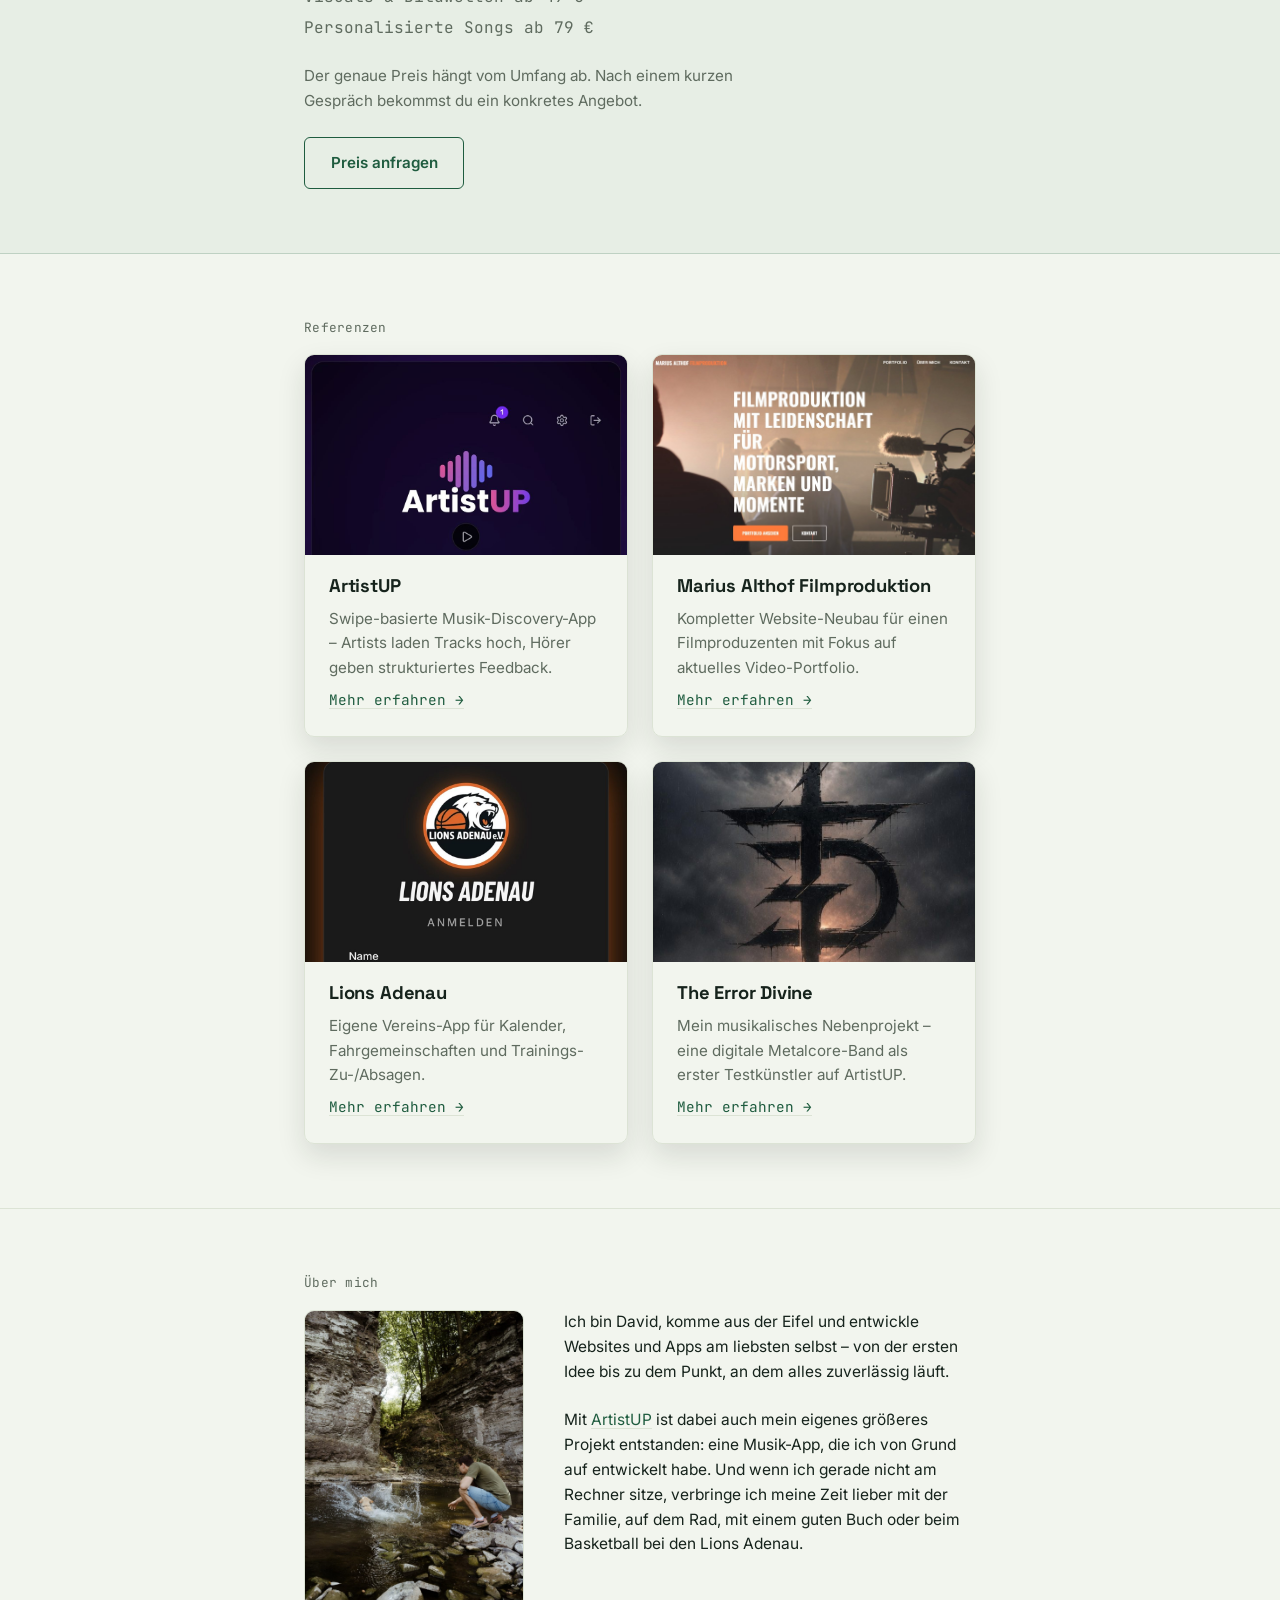
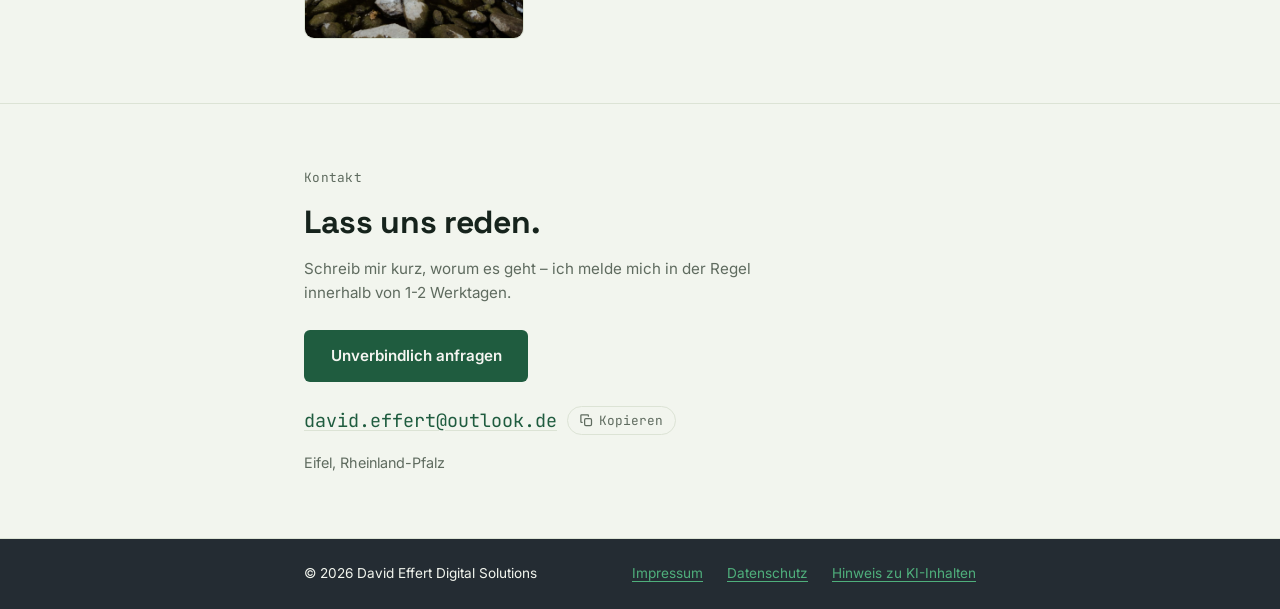
==== commit 0e835566: "Typografische Kontraste verstaerkt (groessere/fettere Headlines, dezenterer Fliesstext); dunklen Ant" ====
--- a/index.html
+++ b/index.html
@@ -43,7 +43,7 @@
     </a>
     <nav class="main-nav" id="main-nav" aria-label="Hauptnavigation">
       <a href="#leistungen">Leistungen</a>
-      <a href="#kreativ">Kreativ-Angebote</a>
+      <a href="#kreativ">Visuals & Songs</a>
       <a href="#referenzen">Referenzen</a>
       <a href="#ueber-mich">Über mich</a>
       <a href="#kontakt">Kontakt</a>
@@ -97,7 +97,7 @@
   <!-- KREATIV-ANGEBOTE -->
   <section class="section" id="kreativ">
     <div class="wrap">
-      <p class="eyebrow">Kreativ-Angebote</p>
+      <p class="eyebrow">Visuals & Songs</p>
       <p class="kreativ-intro">Neben Websites und Apps entstehen bei mir auch individuelle KI-gestützte Visuals und Songs – für Unternehmen genauso wie für persönliche Anlässe.</p>
 
       <div class="kreativ-block">
@@ -196,7 +196,7 @@
       <div class="reference-teaser-grid">
         <article class="reference-teaser-card">
           <a href="referenzen/artistup.html" class="reference-teaser-img-link">
-            <img class="reference-teaser-img" src="assets/img/ref-artistup-1.jpg" alt="ArtistUP App – Startbildschirm mit Charts, Streak und Künstler-Dashboard" loading="lazy" width="900" height="1809">
+            <img class="reference-teaser-img reference-teaser-img--top" src="assets/img/ref-artistup-1.jpg" alt="ArtistUP App – Startbildschirm mit Charts, Streak und Künstler-Dashboard" loading="lazy" width="900" height="1809">
           </a>
           <div class="reference-teaser-body">
             <h2 class="reference-teaser-title">ArtistUP</h2>
@@ -218,7 +218,7 @@
 
         <article class="reference-teaser-card">
           <a href="referenzen/lions-adenau.html" class="reference-teaser-img-link">
-            <img class="reference-teaser-img" src="assets/img/ref-lions-1.jpg" alt="Login-Bildschirm der Lions Adenau App mit Vereinslogo" loading="lazy" width="1000" height="1767">
+            <img class="reference-teaser-img reference-teaser-img--upper" src="assets/img/ref-lions-1.jpg" alt="Login-Bildschirm der Lions Adenau App mit Vereinslogo" loading="lazy" width="1000" height="1767">
           </a>
           <div class="reference-teaser-body">
             <h2 class="reference-teaser-title">Lions Adenau</h2>
--- a/styles.css
+++ b/styles.css
@@ -43,7 +43,7 @@
   background: var(--color-bg);
   color: var(--color-text);
   font-family: var(--font-body);
-  font-size: 1rem;
+  font-size: 0.95rem;
   line-height: 1.6;
   -webkit-font-smoothing: antialiased;
 }
@@ -100,7 +100,7 @@
 
 h1, h2 {
   font-family: var(--font-display);
-  font-weight: 600;
+  font-weight: 700;
   letter-spacing: -0.01em;
   color: var(--color-text);
 }
@@ -309,8 +309,8 @@
 }
 
 .hero-headline {
-  font-size: 2rem;
-  line-height: 1.2;
+  font-size: 2.25rem;
+  line-height: 1.1;
   margin-block: var(--space-2) var(--space-1);
 }
 
@@ -345,14 +345,14 @@
 
 .hero-subline {
   color: var(--color-text-secondary);
-  font-size: 1.05rem;
+  font-size: 0.97rem;
   max-width: 46ch;
   margin-bottom: var(--space-3);
 }
 
 @media (min-width: 700px) {
   .hero-headline {
-    font-size: 2.75rem;
+    font-size: 3.1rem;
   }
 }
 
@@ -485,6 +485,14 @@
   height: 200px;
   object-fit: cover;
   background: var(--color-bg);
+}
+
+.reference-teaser-img--top {
+  object-position: top;
+}
+
+.reference-teaser-img--upper {
+  object-position: center 38%;
 }
 
 .reference-teaser-body {
@@ -628,7 +636,7 @@
 
 .about-text {
   max-width: 62ch;
-  font-size: 1.05rem;
+  font-size: 0.97rem;
 }
 .about-text + .about-text {
   margin-top: var(--space-3);
@@ -648,7 +656,8 @@
 
 /* ---- Kontakt ---- */
 .kontakt-headline {
-  font-size: 1.75rem;
+  font-size: 2rem;
+  line-height: 1.15;
   margin-bottom: var(--space-2);
 }
 
@@ -726,6 +735,7 @@
 
 .site-footer {
   padding-block: var(--space-3);
+  background: #242C33;
 }
 
 .footer-inner {
@@ -733,7 +743,7 @@
   flex-direction: column;
   gap: var(--space-2);
   font-size: 0.85rem;
-  color: var(--color-text-secondary);
+  color: #F2F5EE;
 }
 
 .footer-nav {
@@ -742,14 +752,14 @@
 }
 
 .footer-nav a {
-  color: var(--color-text-secondary);
+  color: #4FAF7C;
   text-decoration: underline;
-  text-decoration-color: var(--color-divider);
+  text-decoration-color: currentColor;
   text-underline-offset: 3px;
 }
 .footer-nav a:hover {
-  color: var(--color-text);
-  text-decoration-color: var(--color-text-secondary);
+  color: #F2F5EE;
+  text-decoration-color: currentColor;
 }
 
 @media (min-width: 700px) {
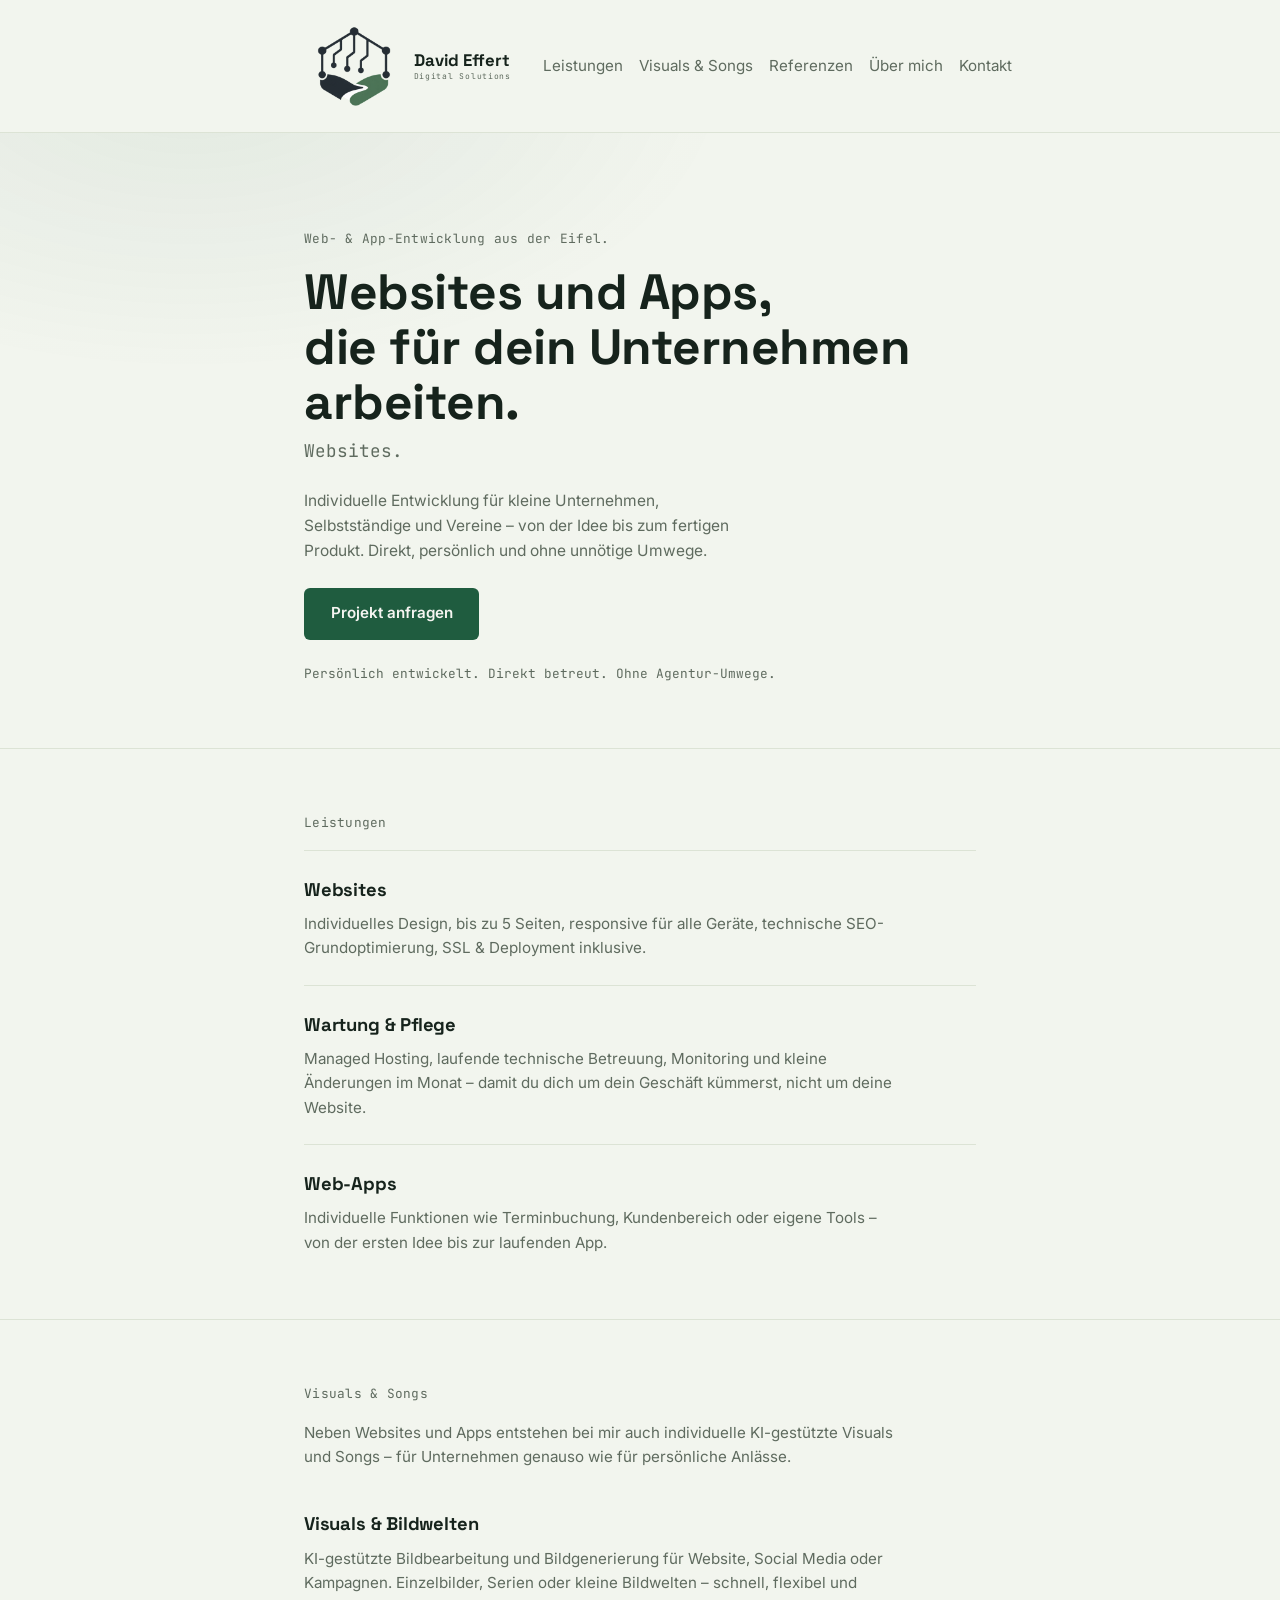
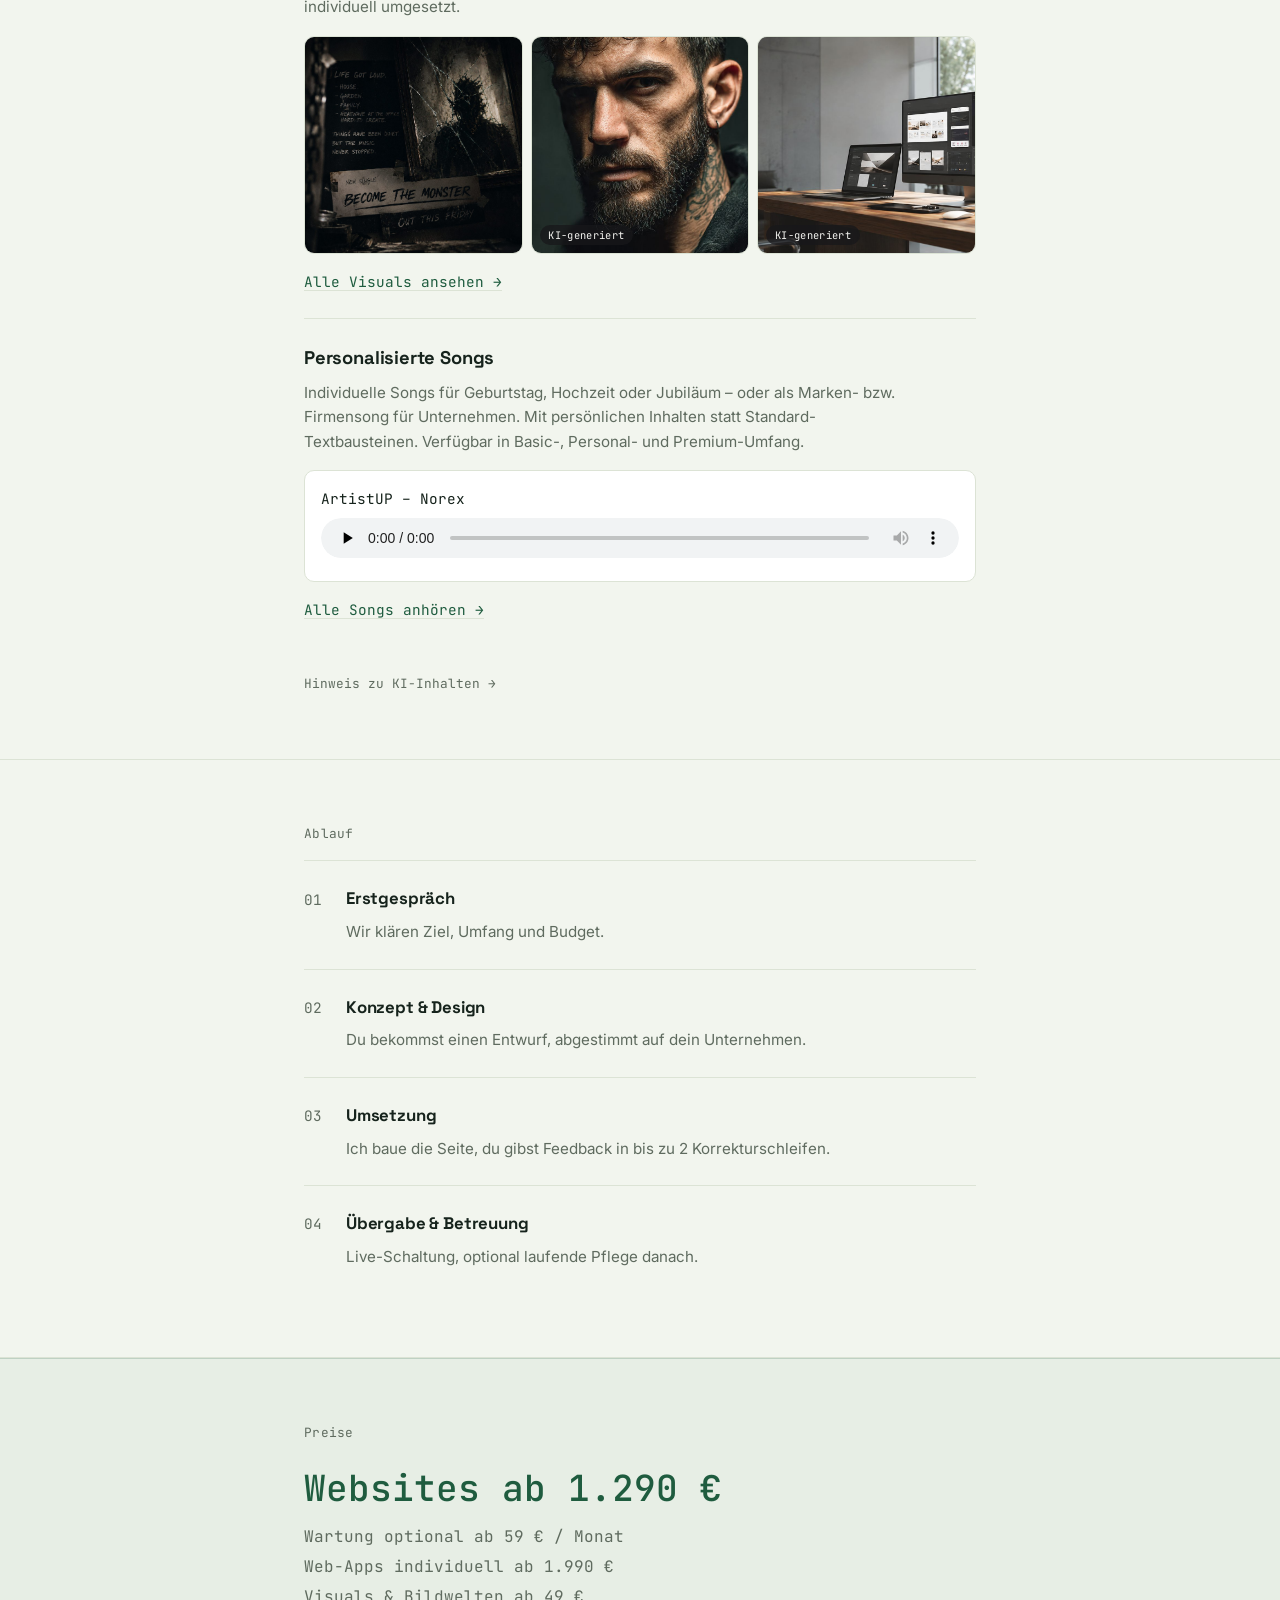
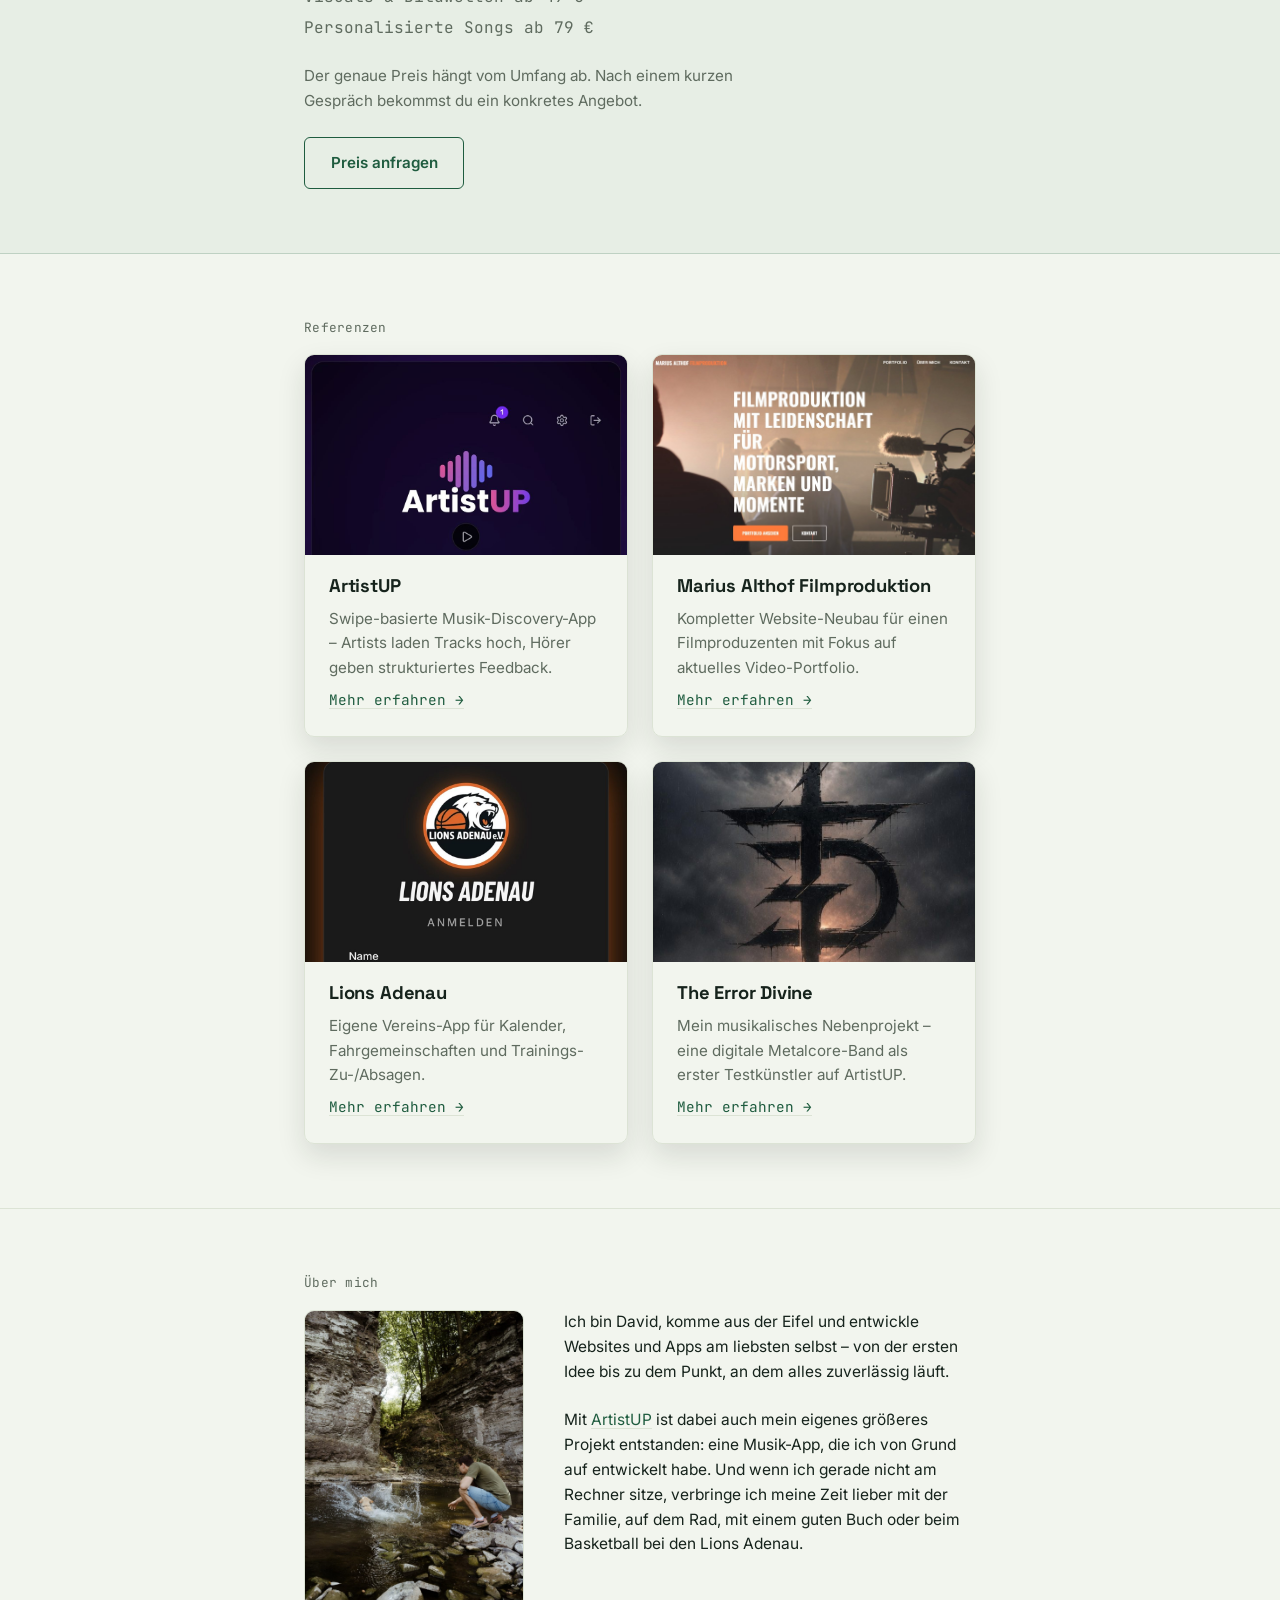
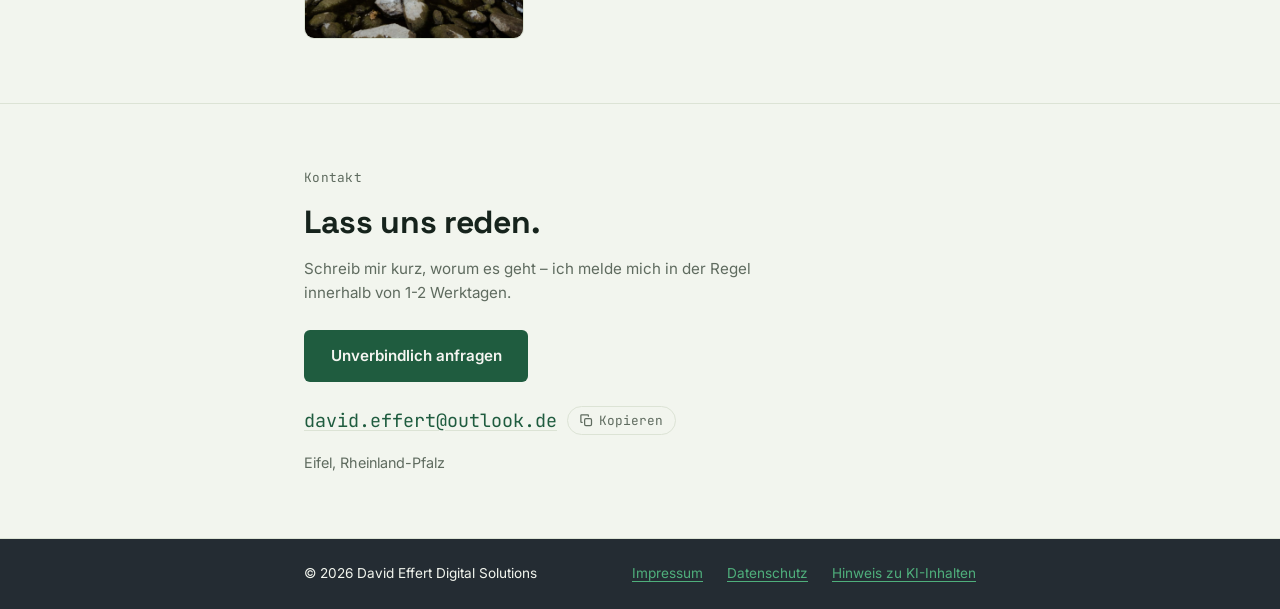
==== commit 061781f8: "Google-Search-Console-Verifizierung: Meta-Tag in index.html ergaenzt Co-Authored-By: Claude Sonnet 5" ====
--- a/index.html
+++ b/index.html
@@ -5,6 +5,7 @@
 <meta name="viewport" content="width=device-width, initial-scale=1.0">
 <title>David Effert — Web- &amp; App-Entwicklung in der Eifel</title>
 <meta name="description" content="Individuelle Websites und Web-Apps für kleine Unternehmen, Selbstständige und Vereine. Von der Idee bis zur laufenden Betreuung — ohne Agenturpreise.">
+<meta name="google-site-verification" content="xK4lx2XGMyFoQ-jmgoDGU3YJw0I6aLTniqxLlnse9I0" />
 
 <!-- Open Graph (Platzhalter, bitte anpassen) -->
 <meta property="og:type" content="website">
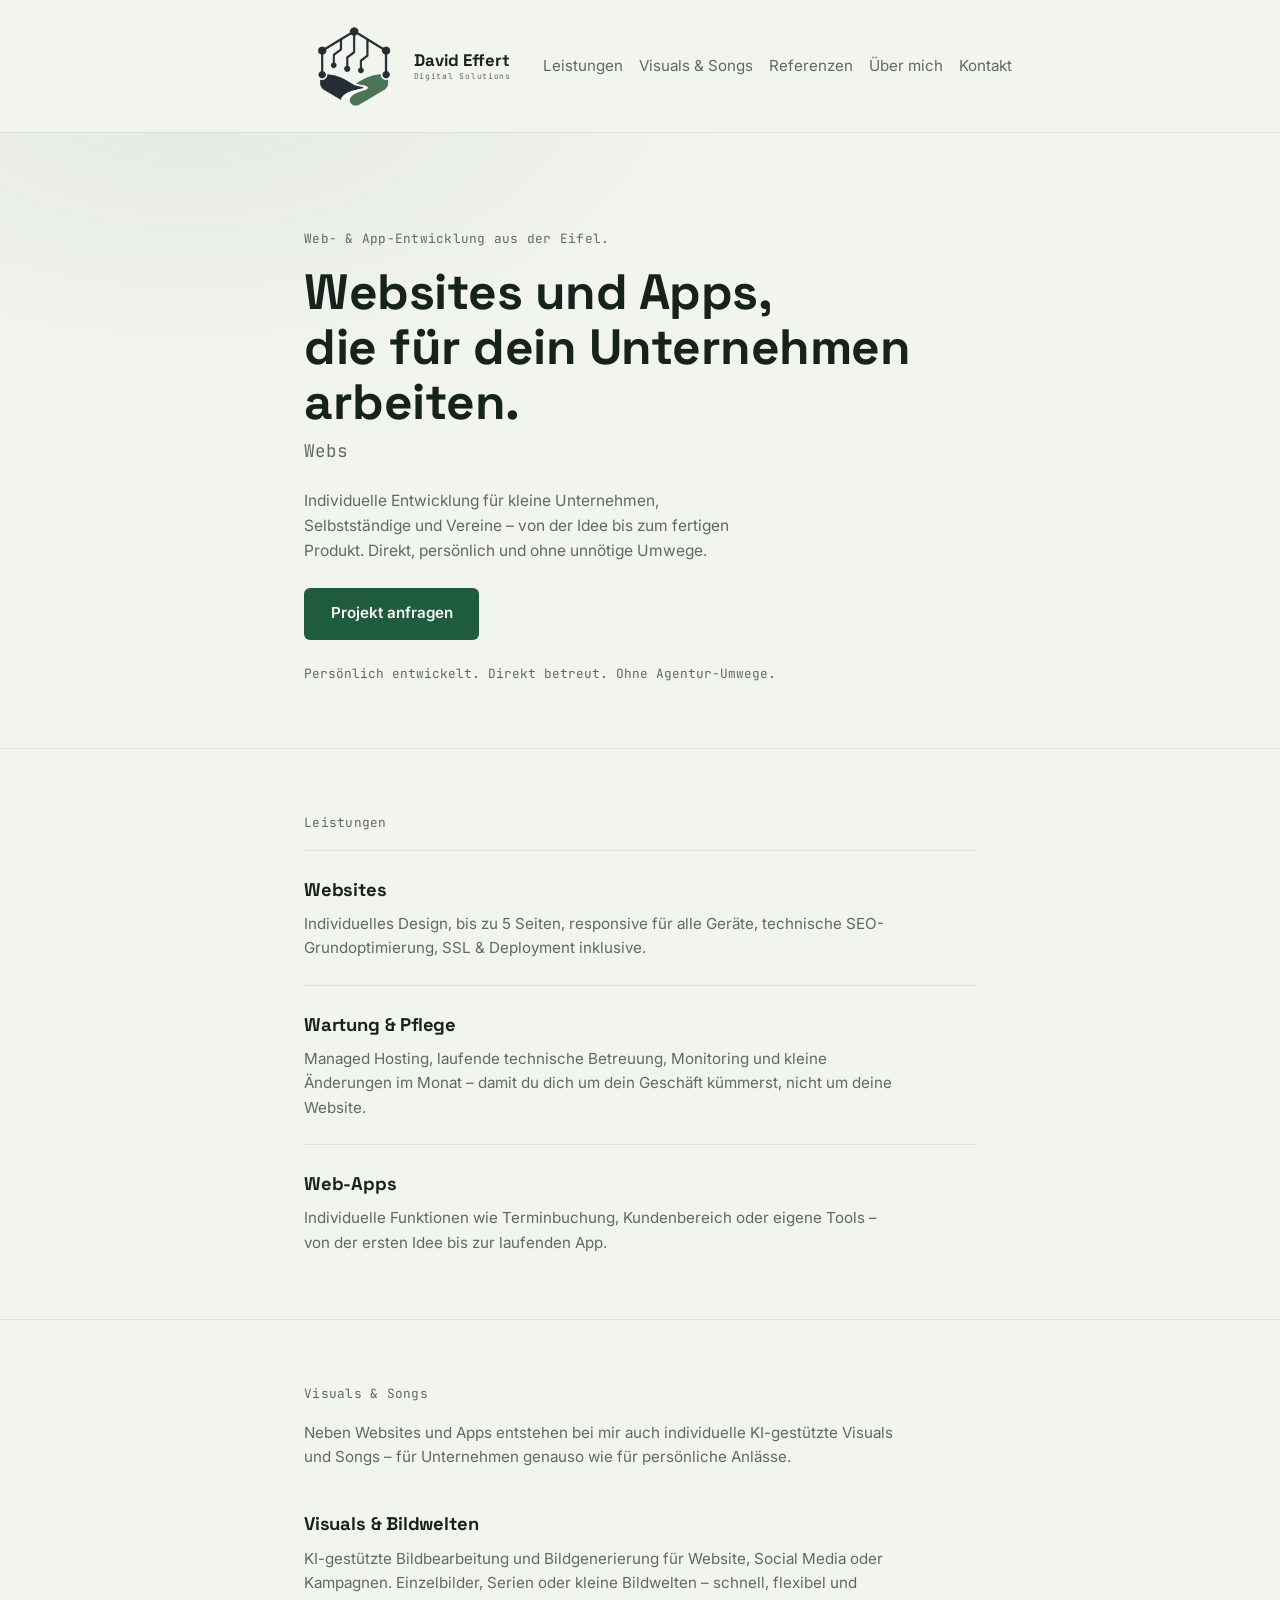
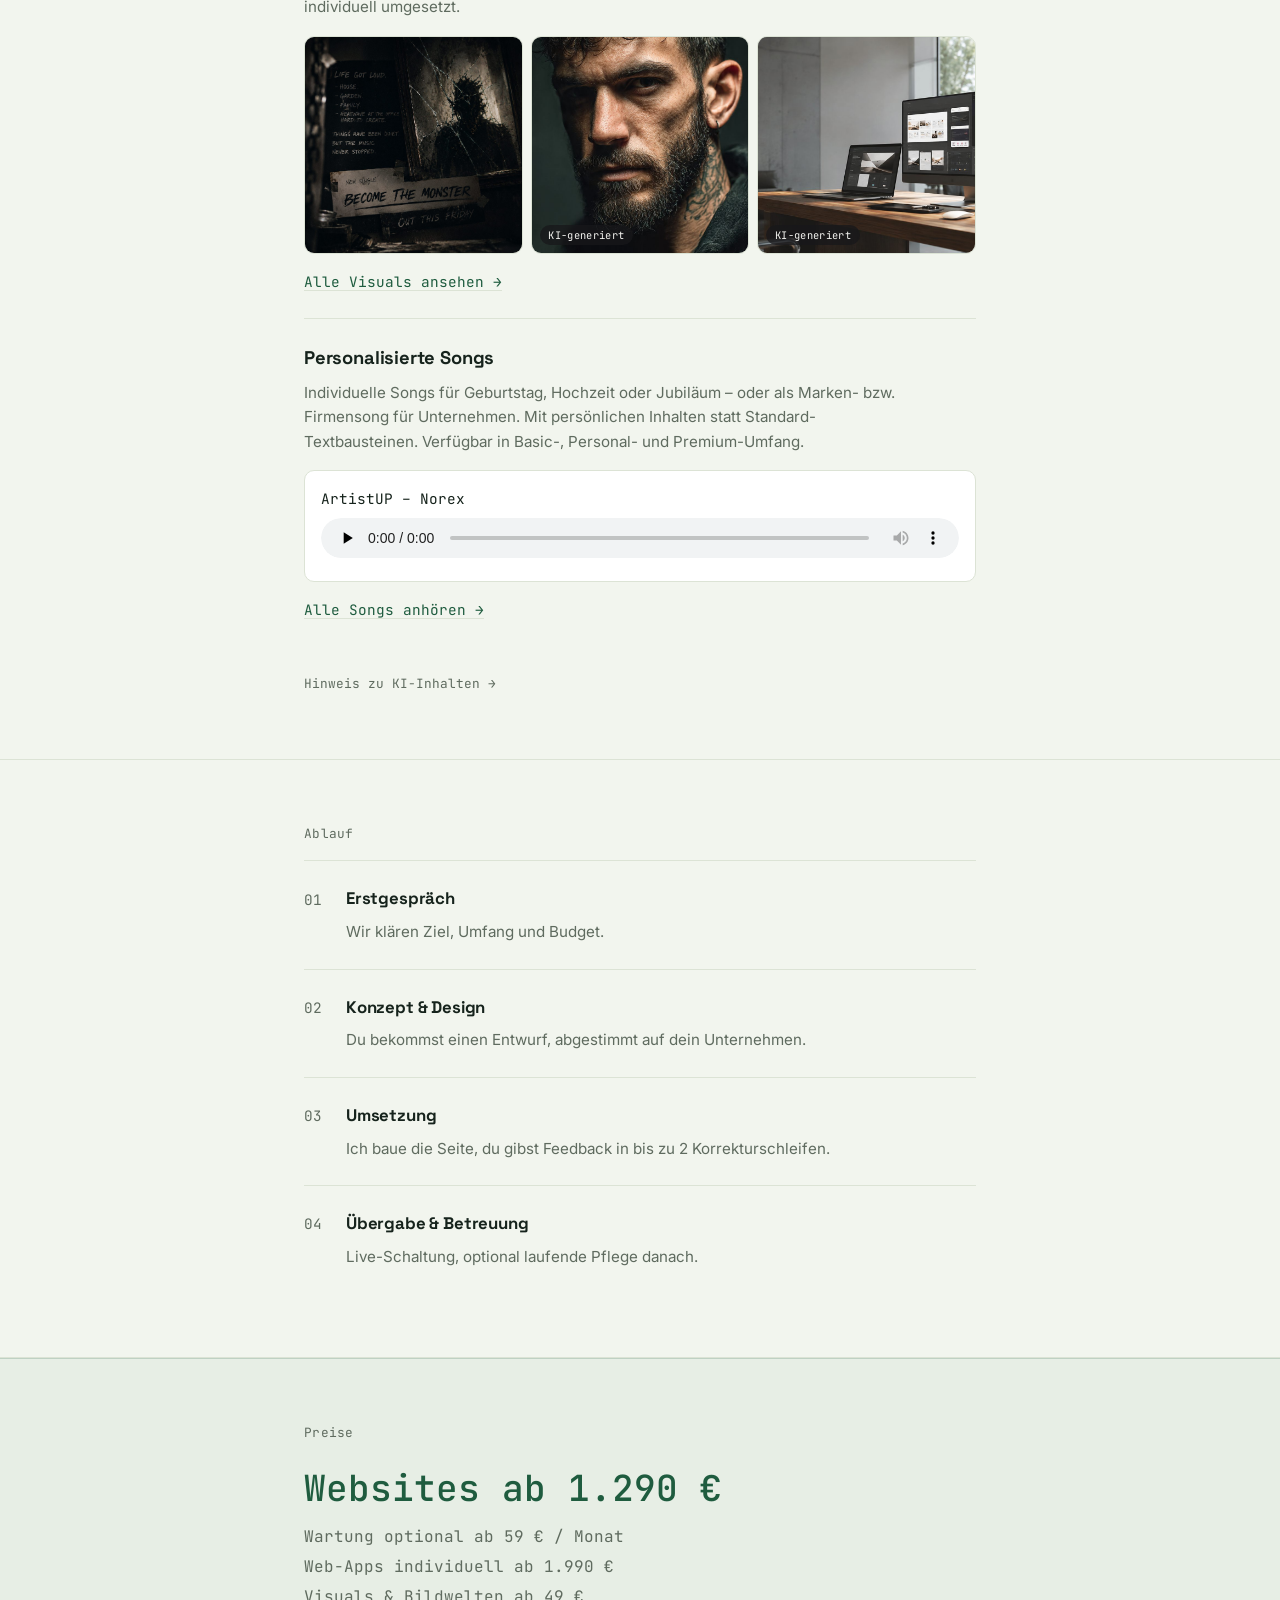
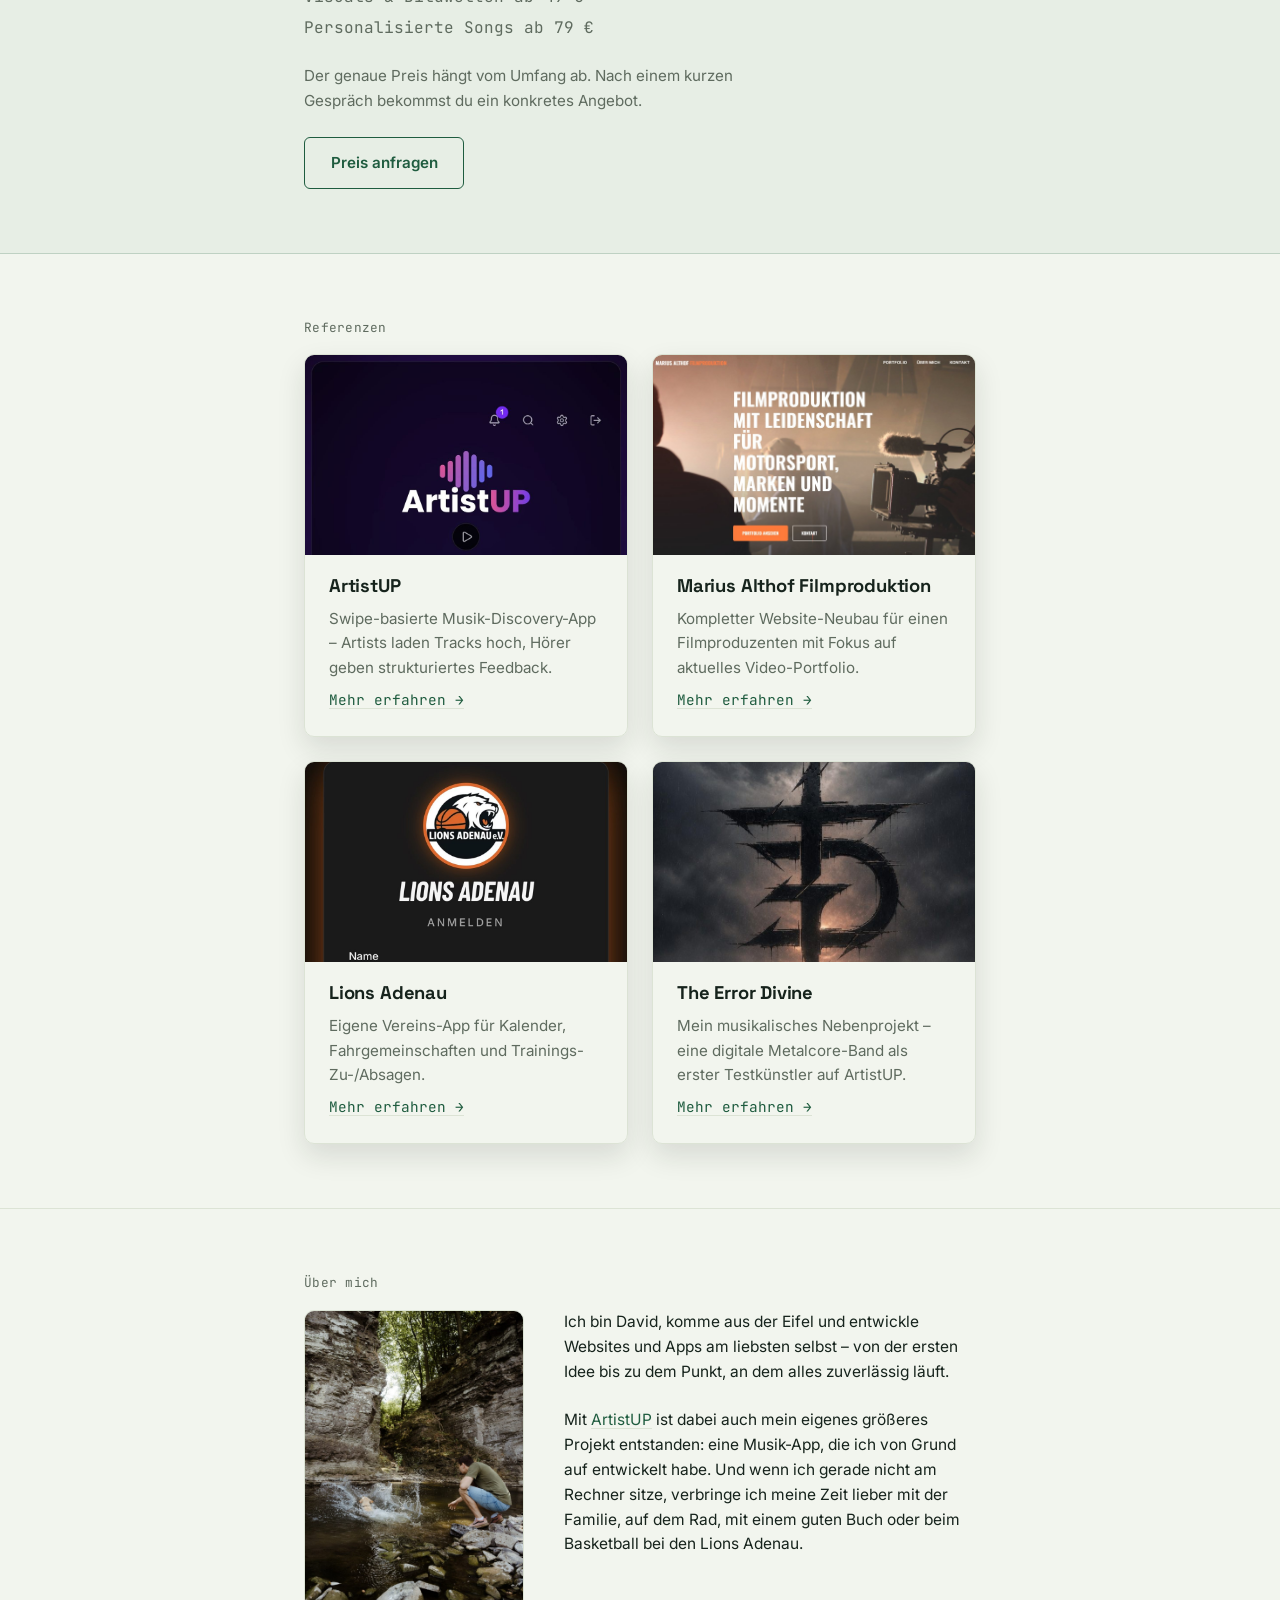
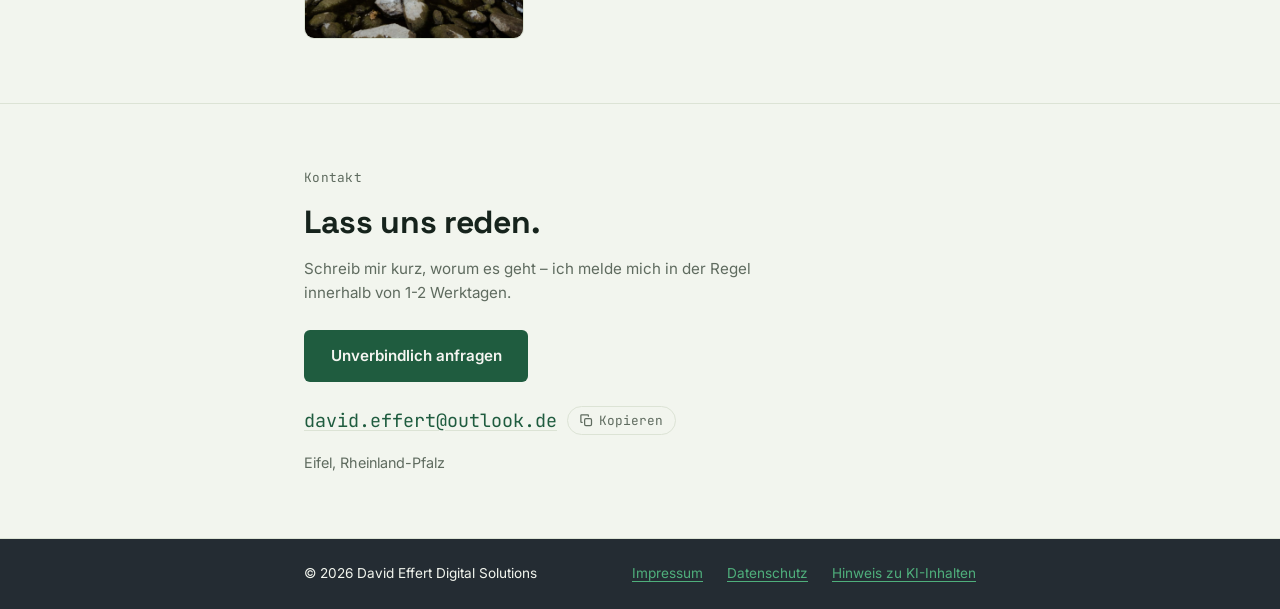
==== commit b59f01d6: "SEO-Grundlagen: robots.txt und sitemap.xml ergaenzt, canonical-Tags auf allen Seiten Co-Authored-By:" ====
--- a/index.html
+++ b/index.html
@@ -5,6 +5,7 @@
 <meta name="viewport" content="width=device-width, initial-scale=1.0">
 <title>David Effert — Web- &amp; App-Entwicklung in der Eifel</title>
 <meta name="description" content="Individuelle Websites und Web-Apps für kleine Unternehmen, Selbstständige und Vereine. Von der Idee bis zur laufenden Betreuung — ohne Agenturpreise.">
+<link rel="canonical" href="https://effert-ds.com/" />
 <meta name="google-site-verification" content="xK4lx2XGMyFoQ-jmgoDGU3YJw0I6aLTniqxLlnse9I0" />
 
 <!-- Open Graph (Platzhalter, bitte anpassen) -->
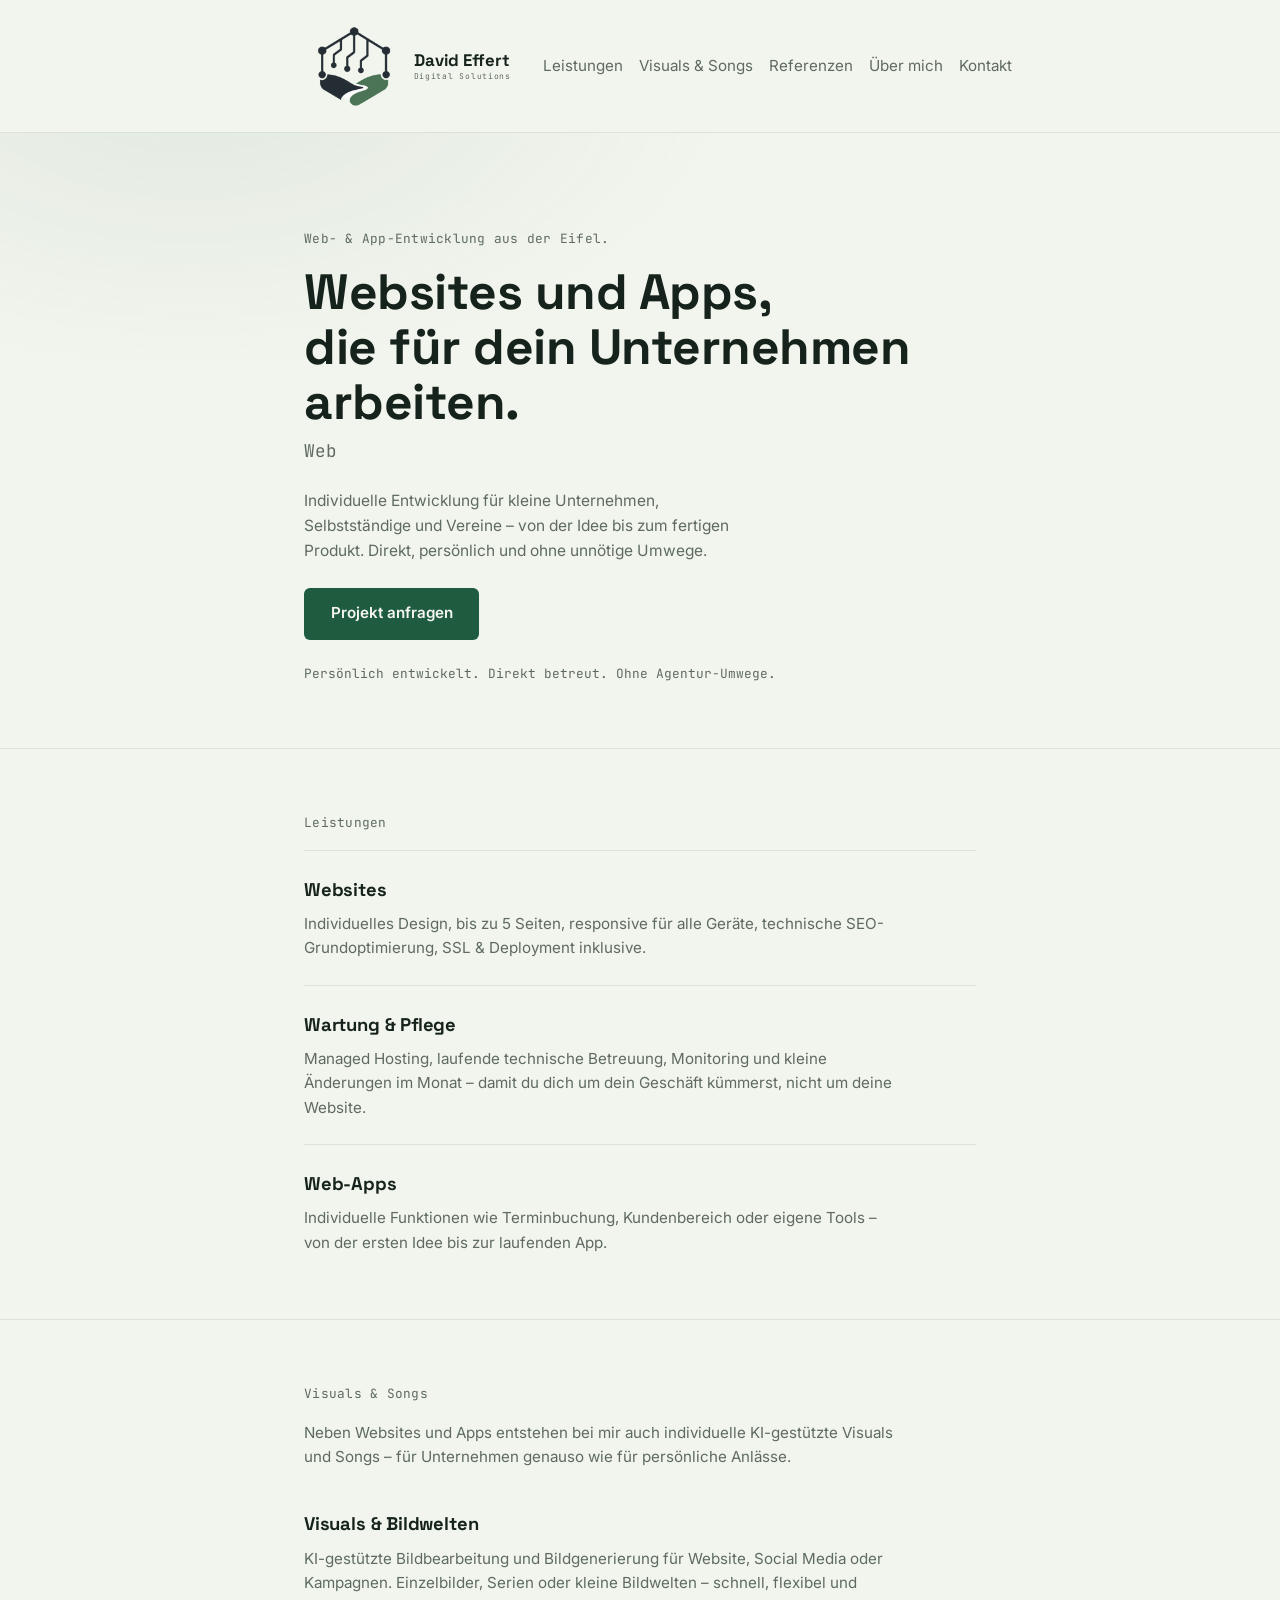
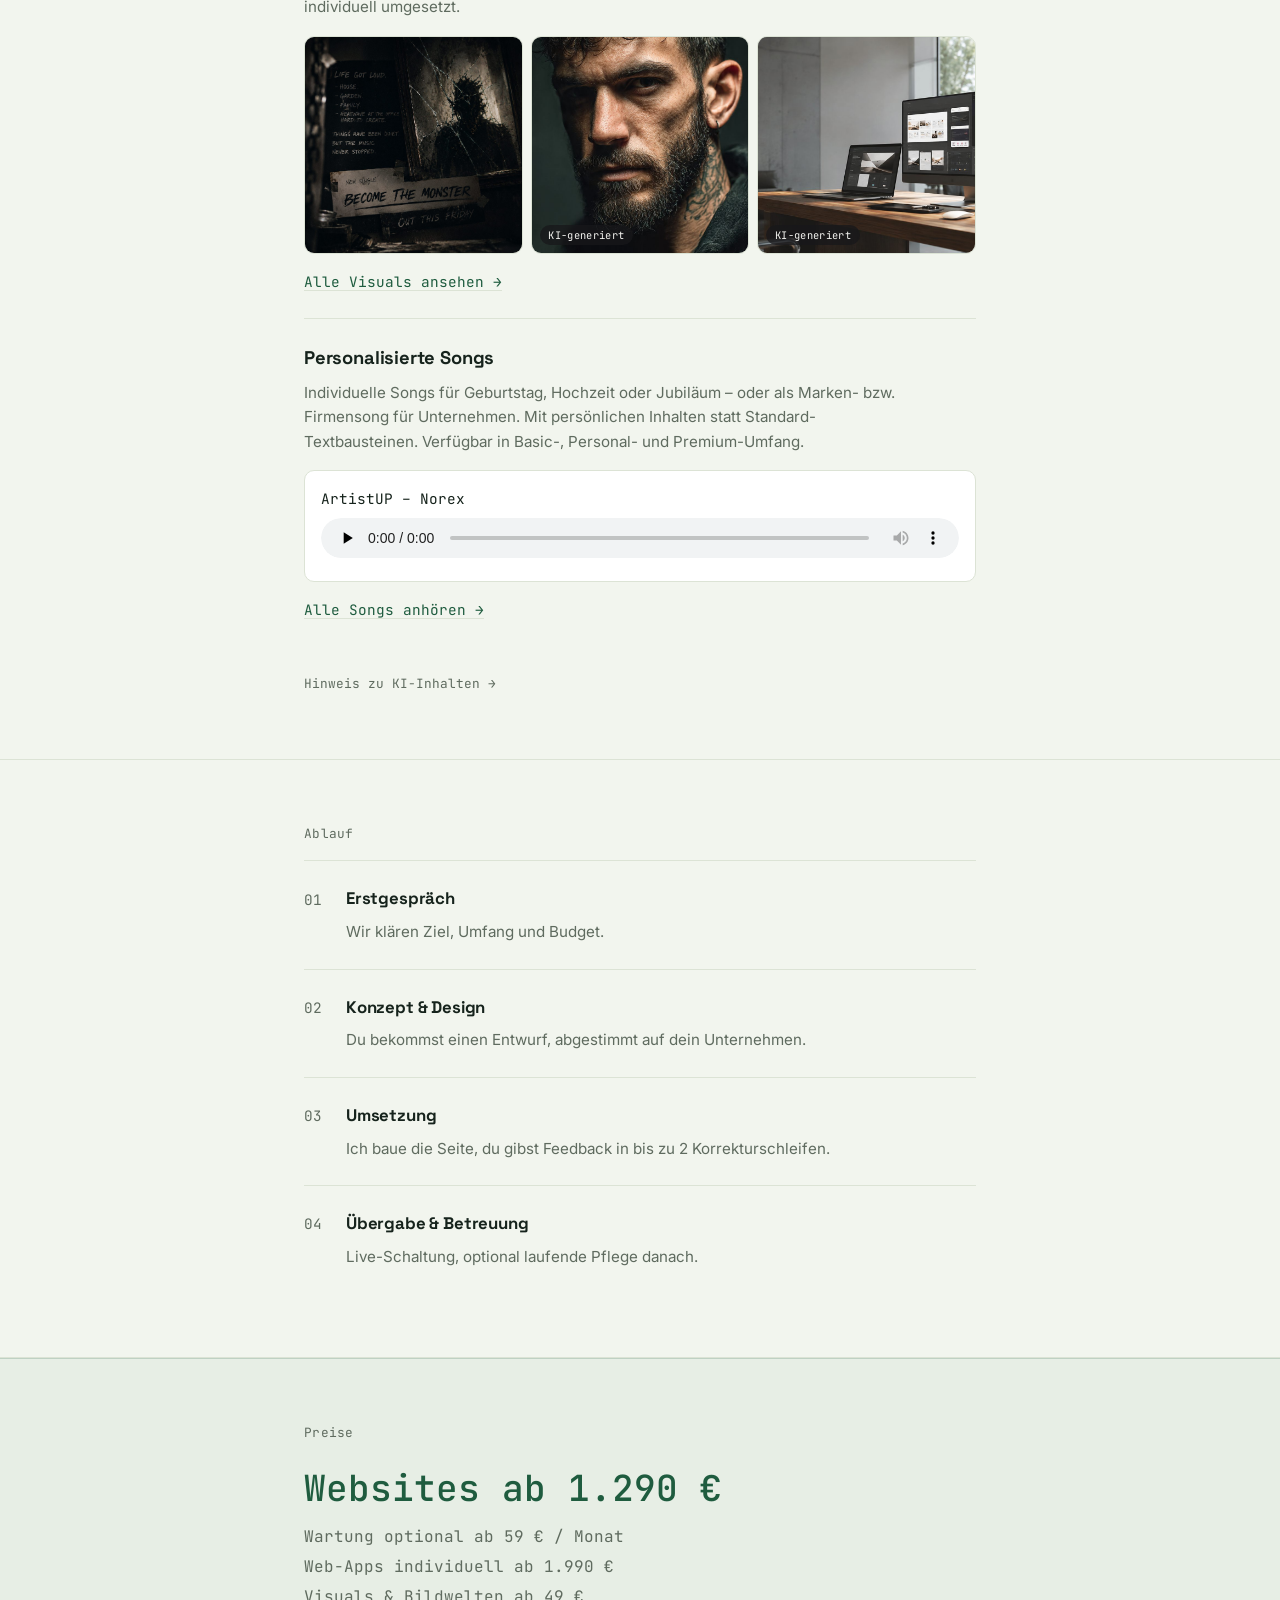
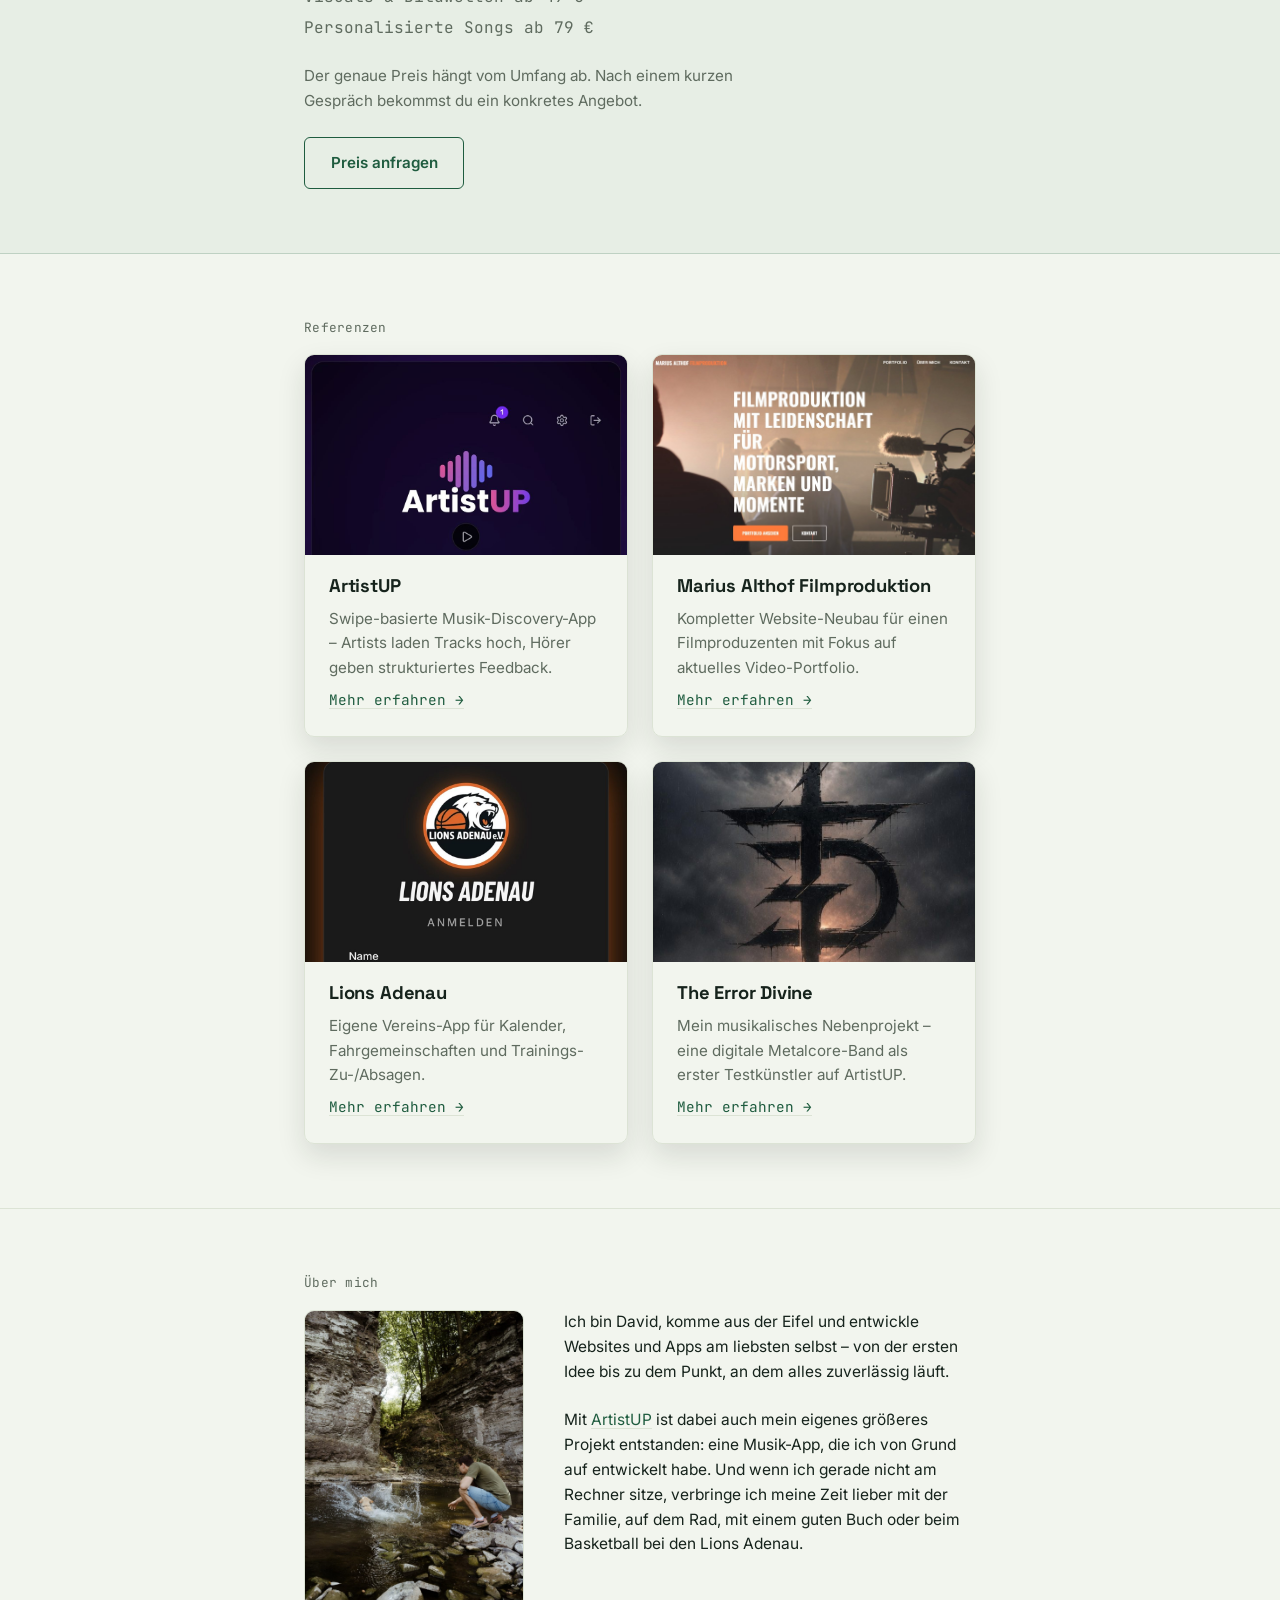
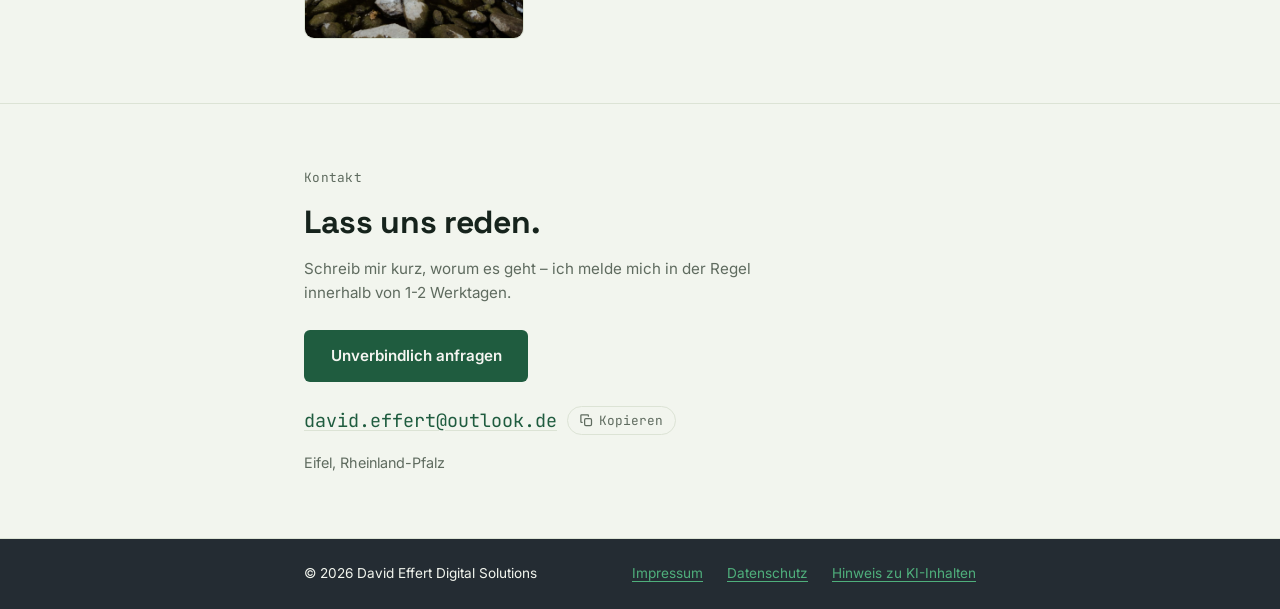
==== commit d0594683: "Aussagekraeftige alt-Texte fuer alle Bilder ergaenzt; Schema.org-JSON-LD (ProfessionalService) auf d" ====
--- a/index.html
+++ b/index.html
@@ -29,6 +29,74 @@
   window.va = window.va || function () { (window.vaq = window.vaq || []).push(arguments); };
 </script>
 <script defer src="/_vercel/insights/script.js"></script>
+<script type="application/ld+json">
+{
+  "@context": "https://schema.org",
+  "@type": "ProfessionalService",
+  "name": "David Effert Digital Solutions",
+  "image": "https://effert-ds.com/assets/img/logo.png",
+  "url": "https://effert-ds.com",
+  "email": "hallo@effert-ds.com",
+  "founder": {
+    "@type": "Person",
+    "name": "David Effert"
+  },
+  "address": {
+    "@type": "PostalAddress",
+    "streetAddress": "Römerstr. 16",
+    "postalCode": "53520",
+    "addressLocality": "Schuld",
+    "addressCountry": "DE"
+  },
+  "areaServed": [
+    "Adenau",
+    "Bad Neuenahr-Ahrweiler",
+    "Mayen",
+    "Kelberg",
+    "Nürburg",
+    "Landkreis Ahrweiler",
+    "Landkreis Vulkaneifel"
+  ],
+  "priceRange": "€€",
+  "makesOffer": [
+    {
+      "@type": "Offer",
+      "itemOffered": {
+        "@type": "Service",
+        "name": "Websites"
+      }
+    },
+    {
+      "@type": "Offer",
+      "itemOffered": {
+        "@type": "Service",
+        "name": "Web-Apps"
+      }
+    },
+    {
+      "@type": "Offer",
+      "itemOffered": {
+        "@type": "Service",
+        "name": "Wartung & Pflege"
+      }
+    },
+    {
+      "@type": "Offer",
+      "itemOffered": {
+        "@type": "Service",
+        "name": "Visuals & Bildwelten"
+      }
+    },
+    {
+      "@type": "Offer",
+      "itemOffered": {
+        "@type": "Service",
+        "name": "Personalisierte Songs"
+      }
+    }
+  ]
+}
+</script>
 </head>
 <body>
 
@@ -37,7 +105,7 @@
 <header class="site-header">
   <div class="wrap header-inner">
     <a href="#" class="logo">
-      <span class="logo-mark"><img src="assets/img/logo.png" alt="" width="320" height="320"></span>
+      <span class="logo-mark"><img src="assets/img/logo.png" alt="David Effert Digital Solutions Logo" width="320" height="320"></span>
       <span class="logo-text">
         <span class="logo-name">David Effert</span>
         <span class="logo-tagline">Digital Solutions</span>
@@ -107,14 +175,14 @@
         <p class="kreativ-block-desc">KI-gestützte Bildbearbeitung und Bildgenerierung für Website, Social Media oder Kampagnen. Einzelbilder, Serien oder kleine Bildwelten – schnell, flexibel und individuell umgesetzt.</p>
         <div class="visuals-grid visuals-grid--teaser">
           <button type="button" class="visual-thumb" data-lightbox-src="assets/img/kreativ-visual-1.jpg" aria-label="Visual-Beispiel 1 vergrößert anzeigen">
-            <img src="assets/img/kreativ-visual-1.jpg" alt="KI-generiertes Beispielbild aus dem Bereich Visuals & Bildwelten" loading="lazy" width="1254" height="1254">
+            <img src="assets/img/kreativ-visual-1.jpg" alt="Album-Cover „Become the Monster“ mit zerbrochenem Spiegel und Textzeilen im dunklen Horror-Stil" loading="lazy" width="1254" height="1254">
           </button>
           <button type="button" class="visual-thumb" data-lightbox-src="assets/img/kreativ-visual-2.jpg" data-ai-generated="true" aria-label="Visual-Beispiel 2 vergrößert anzeigen">
-            <img src="assets/img/kreativ-visual-2.jpg" alt="KI-generiertes Beispielbild aus dem Bereich Visuals & Bildwelten" loading="lazy" width="788" height="1400">
+            <img src="assets/img/kreativ-visual-2.jpg" alt="KI-generiertes Porträt eines Mannes mit Bart, fotorealistisch" loading="lazy" width="788" height="1400">
             <span class="visual-badge" aria-hidden="true">KI-generiert</span>
           </button>
           <button type="button" class="visual-thumb" data-lightbox-src="assets/img/kreativ-visual-3.jpg" data-ai-generated="true" aria-label="Visual-Beispiel 3 vergrößert anzeigen">
-            <img src="assets/img/kreativ-visual-3.jpg" alt="KI-generiertes Beispielbild aus dem Bereich Visuals & Bildwelten" loading="lazy" width="1400" height="788">
+            <img src="assets/img/kreativ-visual-3.jpg" alt="KI-generiertes Bild eines modernen Arbeitsplatzes mit Laptop und Monitor, die Website-Designs zeigen, fotorealistisch" loading="lazy" width="1400" height="788">
             <span class="visual-badge" aria-hidden="true">KI-generiert</span>
           </button>
         </div>
@@ -198,7 +266,7 @@
       <div class="reference-teaser-grid">
         <article class="reference-teaser-card">
           <a href="referenzen/artistup.html" class="reference-teaser-img-link">
-            <img class="reference-teaser-img reference-teaser-img--top" src="assets/img/ref-artistup-1.jpg" alt="ArtistUP App – Startbildschirm mit Charts, Streak und Künstler-Dashboard" loading="lazy" width="900" height="1809">
+            <img class="reference-teaser-img reference-teaser-img--top" src="assets/img/ref-artistup-1.jpg" alt="ArtistUP App-Screenshot" loading="lazy" width="900" height="1809">
           </a>
           <div class="reference-teaser-body">
             <h2 class="reference-teaser-title">ArtistUP</h2>
@@ -209,7 +277,7 @@
 
         <article class="reference-teaser-card">
           <a href="referenzen/marius-althof-filmproduktion.html" class="reference-teaser-img-link">
-            <img class="reference-teaser-img" src="assets/img/ref-mafilm-1.jpg" alt="Startseite der Website von Marius Althof Filmproduktion mit Videostill im Hintergrund" loading="lazy" width="2000" height="811">
+            <img class="reference-teaser-img" src="assets/img/ref-mafilm-1.jpg" alt="Marius Althof Filmproduktion Website-Ausschnitt" loading="lazy" width="2000" height="811">
           </a>
           <div class="reference-teaser-body">
             <h2 class="reference-teaser-title">Marius Althof Filmproduktion</h2>
@@ -220,7 +288,7 @@
 
         <article class="reference-teaser-card">
           <a href="referenzen/lions-adenau.html" class="reference-teaser-img-link">
-            <img class="reference-teaser-img reference-teaser-img--upper" src="assets/img/ref-lions-1.jpg" alt="Login-Bildschirm der Lions Adenau App mit Vereinslogo" loading="lazy" width="1000" height="1767">
+            <img class="reference-teaser-img reference-teaser-img--upper" src="assets/img/ref-lions-1.jpg" alt="Lions Adenau App-Screenshot" loading="lazy" width="1000" height="1767">
           </a>
           <div class="reference-teaser-body">
             <h2 class="reference-teaser-title">Lions Adenau</h2>
@@ -231,7 +299,7 @@
 
         <article class="reference-teaser-card">
           <a href="referenzen/the-error-divine.html" class="reference-teaser-img-link">
-            <img class="reference-teaser-img" src="assets/img/ref-errordivine-1.jpg" alt="Logo-Symbol der Band The Error Divine" loading="lazy" width="720" height="1280">
+            <img class="reference-teaser-img" src="assets/img/ref-errordivine-1.jpg" alt="The Error Divine Album-Cover" loading="lazy" width="720" height="1280">
           </a>
           <div class="reference-teaser-body">
             <h2 class="reference-teaser-title">The Error Divine</h2>
@@ -249,7 +317,7 @@
       <p class="eyebrow">Über mich</p>
       <div class="about-grid">
         <figure class="about-photo">
-          <img src="assets/img/ich.jpg" alt="David Effert privat an einem Bach in der Eifel" loading="lazy" width="1000" height="1500">
+          <img src="assets/img/ich.jpg" alt="David Effert an einem Bachlauf in der Eifel" loading="lazy" width="1000" height="1500">
         </figure>
         <div class="about-text-col">
           <p class="about-text">Ich bin David, komme aus der Eifel und entwickle Websites und Apps am liebsten selbst – von der ersten Idee bis zu dem Punkt, an dem alles zuverlässig läuft.</p>
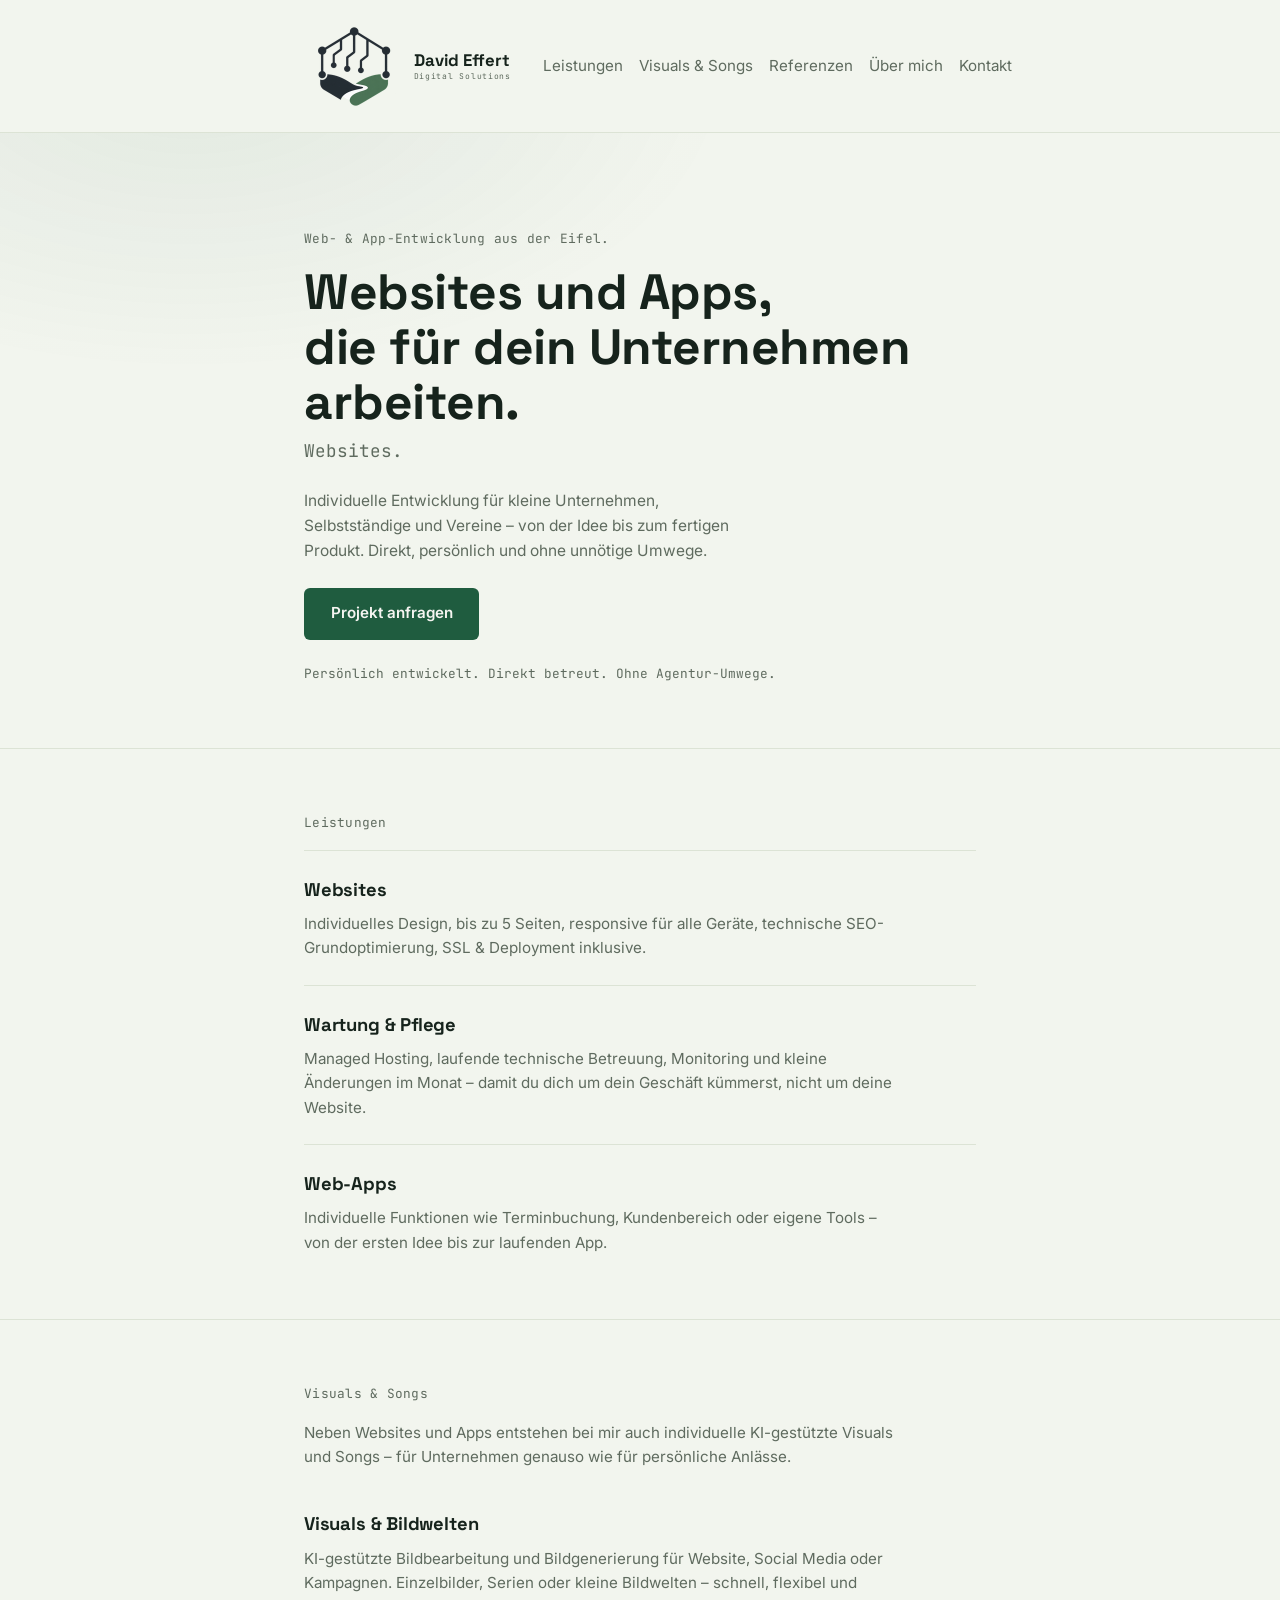
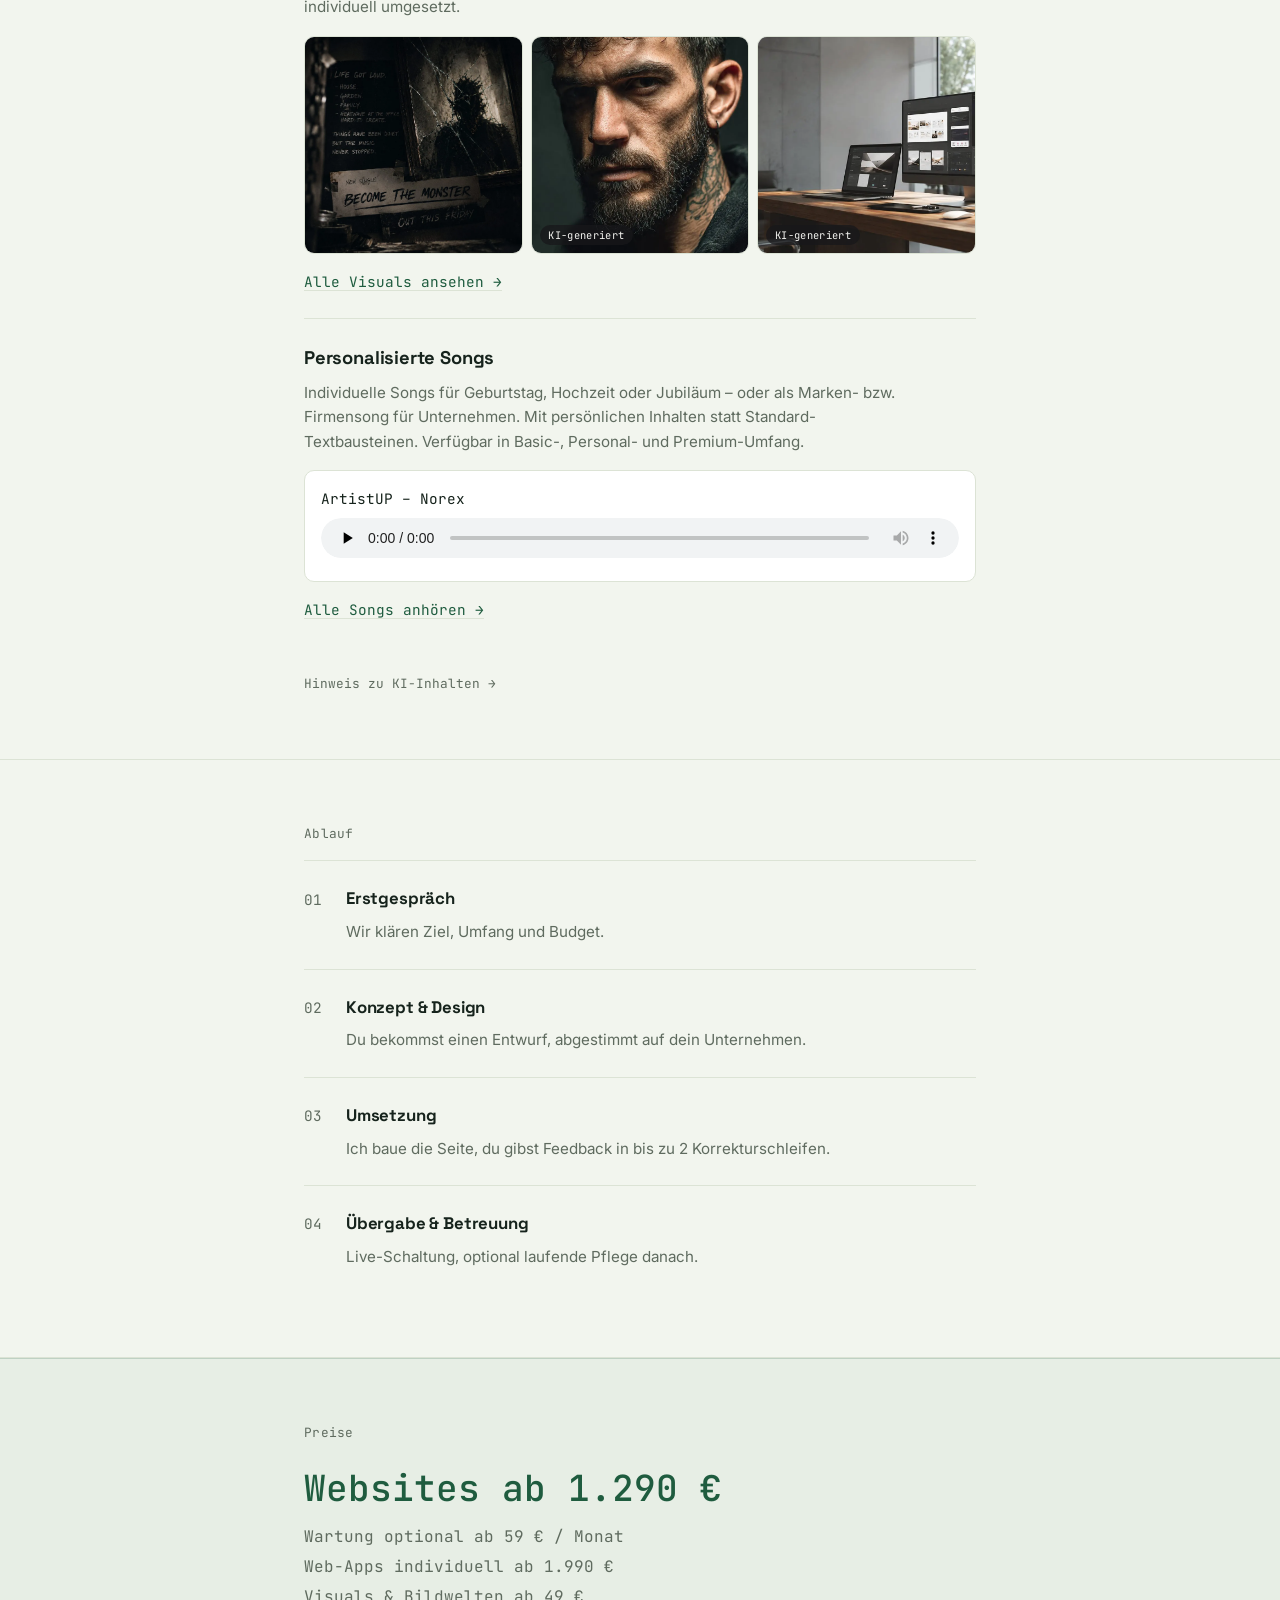
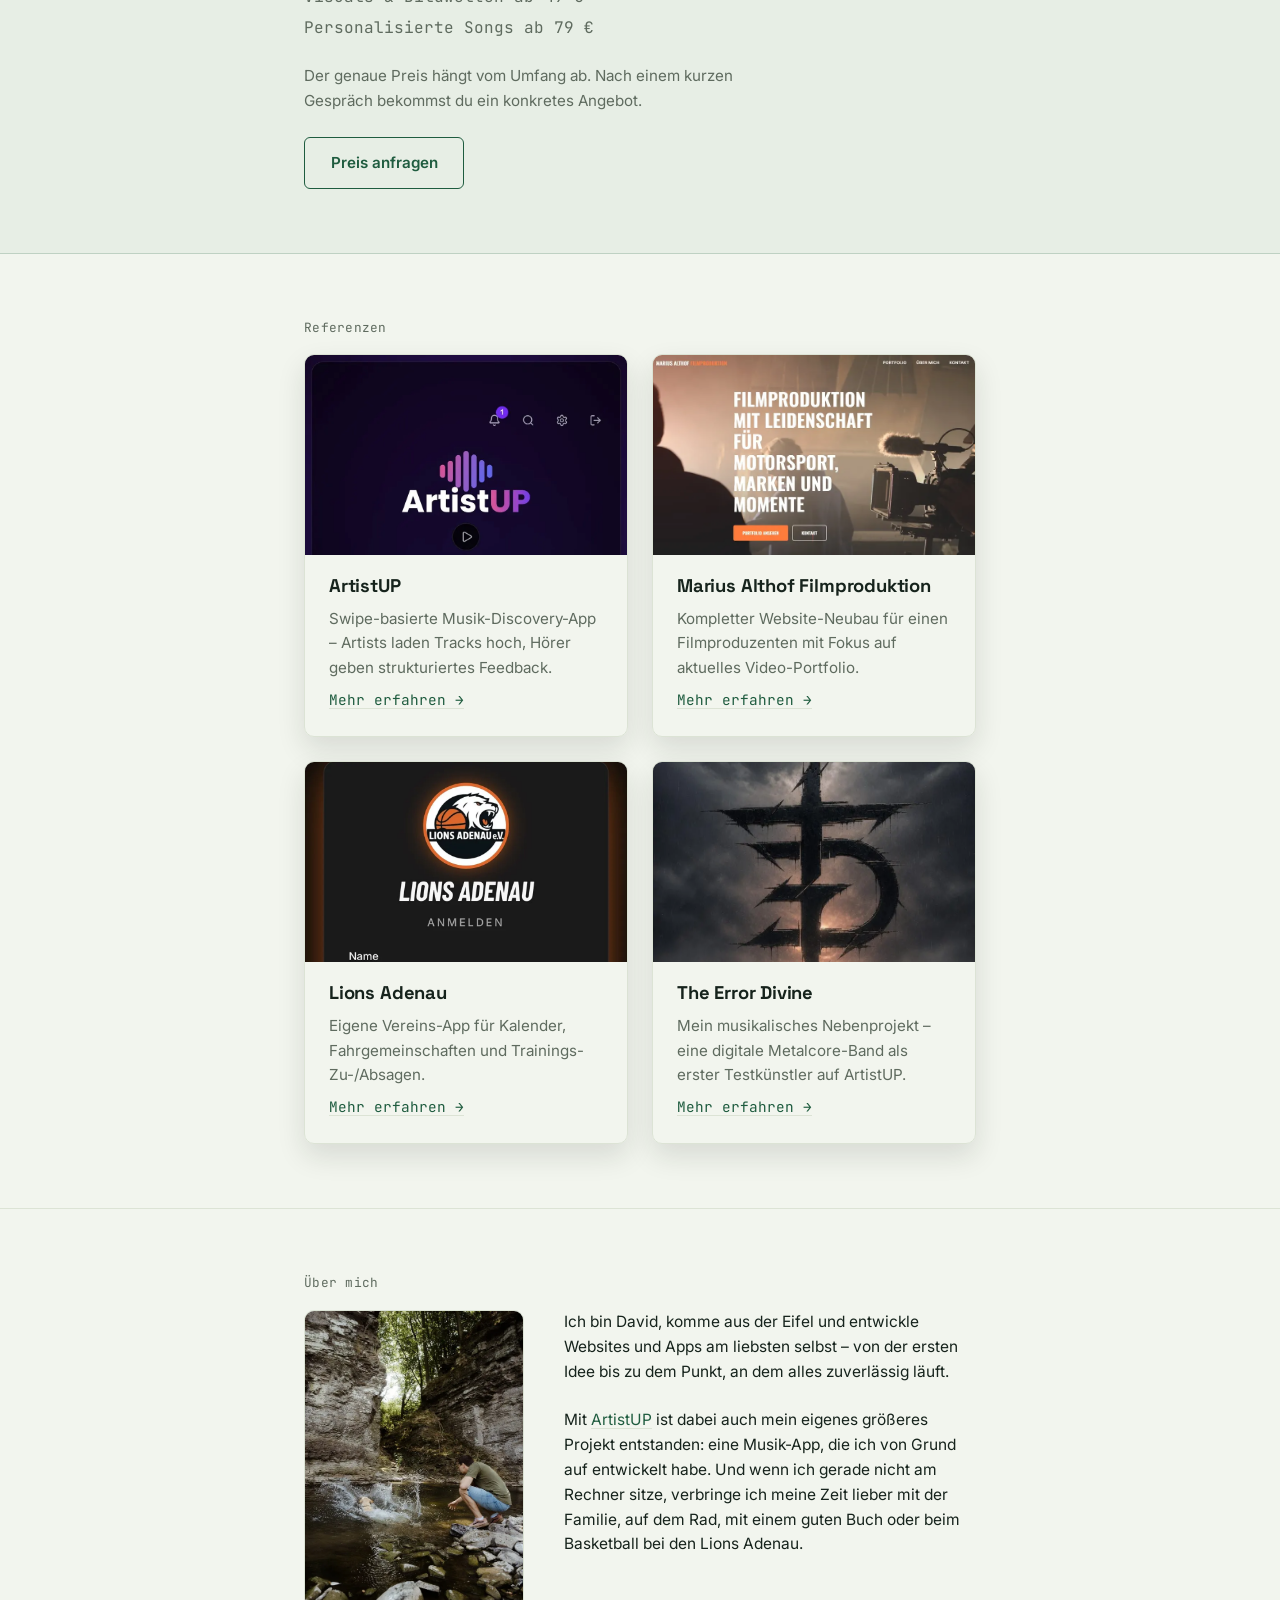
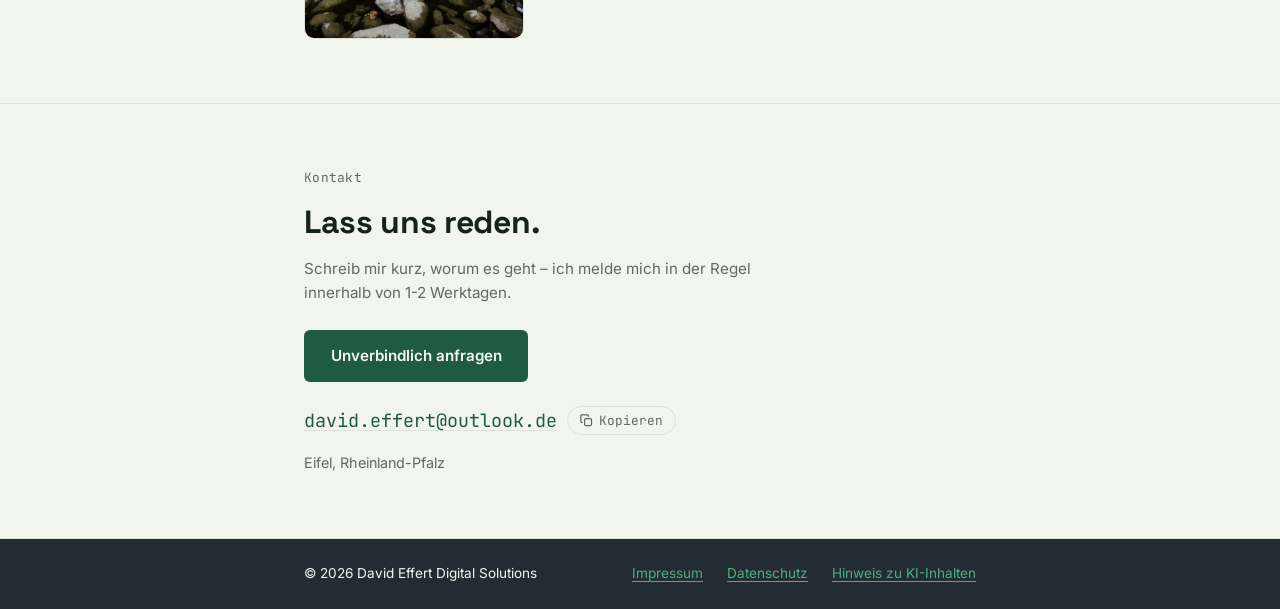
==== commit dc2a5843: "Semantische Ueberschriften-Hierarchie korrigiert (h1/h2/h3 statt rein optischer Grosse); Performance" ====
--- a/index.html
+++ b/index.html
@@ -22,7 +22,8 @@
 
 <link rel="preconnect" href="https://fonts.googleapis.com">
 <link rel="preconnect" href="https://fonts.gstatic.com" crossorigin>
-<link href="https://fonts.googleapis.com/css2?family=Space+Grotesk:wght@500;600;700&family=Inter:wght@400;500;600&family=JetBrains+Mono:wght@400;500&display=swap" rel="stylesheet">
+<link rel="stylesheet" href="https://fonts.googleapis.com/css2?family=Space+Grotesk:wght@500;600;700&family=Inter:wght@400;500;600&family=JetBrains+Mono:wght@400;500&display=swap" media="print" onload="this.media='all'">
+<noscript><link rel="stylesheet" href="https://fonts.googleapis.com/css2?family=Space+Grotesk:wght@500;600;700&family=Inter:wght@400;500;600&family=JetBrains+Mono:wght@400;500&display=swap"></noscript>
 
 <link rel="stylesheet" href="styles.css">
 <script>
@@ -146,18 +147,18 @@
   <!-- LEISTUNGEN -->
   <section class="section" id="leistungen">
     <div class="wrap">
-      <p class="eyebrow">Leistungen</p>
+      <h2 class="eyebrow">Leistungen</h2>
       <ul class="service-list">
         <li class="service-item">
-          <h2 class="service-title">Websites</h2>
+          <h3 class="service-title">Websites</h3>
           <p class="service-desc">Individuelles Design, bis zu 5 Seiten, responsive für alle Geräte, technische SEO-Grundoptimierung, SSL &amp; Deployment inklusive.</p>
         </li>
         <li class="service-item">
-          <h2 class="service-title">Wartung &amp; Pflege</h2>
+          <h3 class="service-title">Wartung &amp; Pflege</h3>
           <p class="service-desc">Managed Hosting, laufende technische Betreuung, Monitoring und kleine Änderungen im Monat – damit du dich um dein Geschäft kümmerst, nicht um deine Website.</p>
         </li>
         <li class="service-item">
-          <h2 class="service-title">Web-Apps</h2>
+          <h3 class="service-title">Web-Apps</h3>
           <p class="service-desc">Individuelle Funktionen wie Terminbuchung, Kundenbereich oder eigene Tools – von der ersten Idee bis zur laufenden App.</p>
         </li>
       </ul>
@@ -167,22 +168,31 @@
   <!-- KREATIV-ANGEBOTE -->
   <section class="section" id="kreativ">
     <div class="wrap">
-      <p class="eyebrow">Visuals & Songs</p>
+      <h2 class="eyebrow">Visuals & Songs</h2>
       <p class="kreativ-intro">Neben Websites und Apps entstehen bei mir auch individuelle KI-gestützte Visuals und Songs – für Unternehmen genauso wie für persönliche Anlässe.</p>
 
       <div class="kreativ-block">
-        <h2 class="kreativ-block-title">Visuals &amp; Bildwelten</h2>
+        <h3 class="kreativ-block-title">Visuals &amp; Bildwelten</h3>
         <p class="kreativ-block-desc">KI-gestützte Bildbearbeitung und Bildgenerierung für Website, Social Media oder Kampagnen. Einzelbilder, Serien oder kleine Bildwelten – schnell, flexibel und individuell umgesetzt.</p>
         <div class="visuals-grid visuals-grid--teaser">
           <button type="button" class="visual-thumb" data-lightbox-src="assets/img/kreativ-visual-1.jpg" aria-label="Visual-Beispiel 1 vergrößert anzeigen">
-            <img src="assets/img/kreativ-visual-1.jpg" alt="Album-Cover „Become the Monster“ mit zerbrochenem Spiegel und Textzeilen im dunklen Horror-Stil" loading="lazy" width="1254" height="1254">
+            <picture>
+              <source srcset="assets/img/kreativ-visual-1.webp" type="image/webp">
+              <img src="assets/img/kreativ-visual-1.jpg" alt="Album-Cover „Become the Monster“ mit zerbrochenem Spiegel und Textzeilen im dunklen Horror-Stil" loading="lazy" width="1254" height="1254">
+            </picture>
           </button>
           <button type="button" class="visual-thumb" data-lightbox-src="assets/img/kreativ-visual-2.jpg" data-ai-generated="true" aria-label="Visual-Beispiel 2 vergrößert anzeigen">
-            <img src="assets/img/kreativ-visual-2.jpg" alt="KI-generiertes Porträt eines Mannes mit Bart, fotorealistisch" loading="lazy" width="788" height="1400">
+            <picture>
+              <source srcset="assets/img/kreativ-visual-2.webp" type="image/webp">
+              <img src="assets/img/kreativ-visual-2.jpg" alt="KI-generiertes Porträt eines Mannes mit Bart, fotorealistisch" loading="lazy" width="788" height="1400">
+            </picture>
             <span class="visual-badge" aria-hidden="true">KI-generiert</span>
           </button>
           <button type="button" class="visual-thumb" data-lightbox-src="assets/img/kreativ-visual-3.jpg" data-ai-generated="true" aria-label="Visual-Beispiel 3 vergrößert anzeigen">
-            <img src="assets/img/kreativ-visual-3.jpg" alt="KI-generiertes Bild eines modernen Arbeitsplatzes mit Laptop und Monitor, die Website-Designs zeigen, fotorealistisch" loading="lazy" width="1400" height="788">
+            <picture>
+              <source srcset="assets/img/kreativ-visual-3.webp" type="image/webp">
+              <img src="assets/img/kreativ-visual-3.jpg" alt="KI-generiertes Bild eines modernen Arbeitsplatzes mit Laptop und Monitor, die Website-Designs zeigen, fotorealistisch" loading="lazy" width="1400" height="788">
+            </picture>
             <span class="visual-badge" aria-hidden="true">KI-generiert</span>
           </button>
         </div>
@@ -190,7 +200,7 @@
       </div>
 
       <div class="kreativ-block">
-        <h2 class="kreativ-block-title">Personalisierte Songs</h2>
+        <h3 class="kreativ-block-title">Personalisierte Songs</h3>
         <p class="kreativ-block-desc">Individuelle Songs für Geburtstag, Hochzeit oder Jubiläum – oder als Marken- bzw. Firmensong für Unternehmen. Mit persönlichen Inhalten statt Standard-Textbausteinen. Verfügbar in Basic-, Personal- und Premium-Umfang.</p>
         <ul class="songs-list">
           <li class="song-item">
@@ -208,33 +218,33 @@
   <!-- ABLAUF -->
   <section class="section" id="ablauf">
     <div class="wrap">
-      <p class="eyebrow">Ablauf</p>
+      <h2 class="eyebrow">Ablauf</h2>
       <ol class="process-list">
         <li class="process-item">
           <span class="process-num">01</span>
           <div>
-            <h2 class="process-title">Erstgespräch</h2>
+            <h3 class="process-title">Erstgespräch</h3>
             <p class="process-desc">Wir klären Ziel, Umfang und Budget.</p>
           </div>
         </li>
         <li class="process-item">
           <span class="process-num">02</span>
           <div>
-            <h2 class="process-title">Konzept &amp; Design</h2>
+            <h3 class="process-title">Konzept &amp; Design</h3>
             <p class="process-desc">Du bekommst einen Entwurf, abgestimmt auf dein Unternehmen.</p>
           </div>
         </li>
         <li class="process-item">
           <span class="process-num">03</span>
           <div>
-            <h2 class="process-title">Umsetzung</h2>
+            <h3 class="process-title">Umsetzung</h3>
             <p class="process-desc">Ich baue die Seite, du gibst Feedback in bis zu 2 Korrekturschleifen.</p>
           </div>
         </li>
         <li class="process-item">
           <span class="process-num">04</span>
           <div>
-            <h2 class="process-title">Übergabe &amp; Betreuung</h2>
+            <h3 class="process-title">Übergabe &amp; Betreuung</h3>
             <p class="process-desc">Live-Schaltung, optional laufende Pflege danach.</p>
           </div>
         </li>
@@ -245,7 +255,7 @@
   <!-- PREISE -->
   <section class="section section-preise" id="preise">
     <div class="wrap">
-      <p class="eyebrow">Preise</p>
+      <h2 class="eyebrow">Preise</h2>
       <div class="price-lines">
         <p class="price-teaser">Websites ab 1.290&nbsp;€</p>
         <p class="price-sub">Wartung optional ab 59&nbsp;€ / Monat</p>
@@ -261,15 +271,18 @@
   <!-- REFERENZEN -->
   <section class="section" id="referenzen">
     <div class="wrap">
-      <p class="eyebrow">Referenzen</p>
+      <h2 class="eyebrow">Referenzen</h2>
 
       <div class="reference-teaser-grid">
         <article class="reference-teaser-card">
           <a href="referenzen/artistup.html" class="reference-teaser-img-link">
-            <img class="reference-teaser-img reference-teaser-img--top" src="assets/img/ref-artistup-1.jpg" alt="ArtistUP App-Screenshot" loading="lazy" width="900" height="1809">
+            <picture>
+              <source srcset="assets/img/ref-artistup-1.webp" type="image/webp">
+              <img class="reference-teaser-img reference-teaser-img--top" src="assets/img/ref-artistup-1.jpg" alt="ArtistUP App-Screenshot" loading="lazy" width="900" height="1809">
+            </picture>
           </a>
           <div class="reference-teaser-body">
-            <h2 class="reference-teaser-title">ArtistUP</h2>
+            <h3 class="reference-teaser-title">ArtistUP</h3>
             <p class="reference-teaser-desc">Swipe-basierte Musik-Discovery-App – Artists laden Tracks hoch, Hörer geben strukturiertes Feedback.</p>
             <a href="referenzen/artistup.html" class="reference-link">Mehr erfahren →</a>
           </div>
@@ -277,10 +290,13 @@
 
         <article class="reference-teaser-card">
           <a href="referenzen/marius-althof-filmproduktion.html" class="reference-teaser-img-link">
-            <img class="reference-teaser-img" src="assets/img/ref-mafilm-1.jpg" alt="Marius Althof Filmproduktion Website-Ausschnitt" loading="lazy" width="2000" height="811">
+            <picture>
+              <source srcset="assets/img/ref-mafilm-1.webp" type="image/webp">
+              <img class="reference-teaser-img" src="assets/img/ref-mafilm-1.jpg" alt="Marius Althof Filmproduktion Website-Ausschnitt" loading="lazy" width="2000" height="811">
+            </picture>
           </a>
           <div class="reference-teaser-body">
-            <h2 class="reference-teaser-title">Marius Althof Filmproduktion</h2>
+            <h3 class="reference-teaser-title">Marius Althof Filmproduktion</h3>
             <p class="reference-teaser-desc">Kompletter Website-Neubau für einen Filmproduzenten mit Fokus auf aktuelles Video-Portfolio.</p>
             <a href="referenzen/marius-althof-filmproduktion.html" class="reference-link">Mehr erfahren →</a>
           </div>
@@ -288,10 +304,13 @@
 
         <article class="reference-teaser-card">
           <a href="referenzen/lions-adenau.html" class="reference-teaser-img-link">
-            <img class="reference-teaser-img reference-teaser-img--upper" src="assets/img/ref-lions-1.jpg" alt="Lions Adenau App-Screenshot" loading="lazy" width="1000" height="1767">
+            <picture>
+              <source srcset="assets/img/ref-lions-1.webp" type="image/webp">
+              <img class="reference-teaser-img reference-teaser-img--upper" src="assets/img/ref-lions-1.jpg" alt="Lions Adenau App-Screenshot" loading="lazy" width="1000" height="1767">
+            </picture>
           </a>
           <div class="reference-teaser-body">
-            <h2 class="reference-teaser-title">Lions Adenau</h2>
+            <h3 class="reference-teaser-title">Lions Adenau</h3>
             <p class="reference-teaser-desc">Eigene Vereins-App für Kalender, Fahrgemeinschaften und Trainings-Zu-/Absagen.</p>
             <a href="referenzen/lions-adenau.html" class="reference-link">Mehr erfahren →</a>
           </div>
@@ -299,10 +318,13 @@
 
         <article class="reference-teaser-card">
           <a href="referenzen/the-error-divine.html" class="reference-teaser-img-link">
-            <img class="reference-teaser-img" src="assets/img/ref-errordivine-1.jpg" alt="The Error Divine Album-Cover" loading="lazy" width="720" height="1280">
+            <picture>
+              <source srcset="assets/img/ref-errordivine-1.webp" type="image/webp">
+              <img class="reference-teaser-img" src="assets/img/ref-errordivine-1.jpg" alt="The Error Divine Album-Cover" loading="lazy" width="720" height="1280">
+            </picture>
           </a>
           <div class="reference-teaser-body">
-            <h2 class="reference-teaser-title">The Error Divine</h2>
+            <h3 class="reference-teaser-title">The Error Divine</h3>
             <p class="reference-teaser-desc">Mein musikalisches Nebenprojekt – eine digitale Metalcore-Band als erster Testkünstler auf ArtistUP.</p>
             <a href="referenzen/the-error-divine.html" class="reference-link">Mehr erfahren →</a>
           </div>
@@ -314,10 +336,13 @@
   <!-- UEBER MICH -->
   <section class="section" id="ueber-mich">
     <div class="wrap">
-      <p class="eyebrow">Über mich</p>
+      <h2 class="eyebrow">Über mich</h2>
       <div class="about-grid">
         <figure class="about-photo">
-          <img src="assets/img/ich.jpg" alt="David Effert an einem Bachlauf in der Eifel" loading="lazy" width="1000" height="1500">
+          <picture>
+            <source srcset="assets/img/ich.webp" type="image/webp">
+            <img src="assets/img/ich.jpg" alt="David Effert an einem Bachlauf in der Eifel" loading="lazy" width="1000" height="1500">
+          </picture>
         </figure>
         <div class="about-text-col">
           <p class="about-text">Ich bin David, komme aus der Eifel und entwickle Websites und Apps am liebsten selbst – von der ersten Idee bis zu dem Punkt, an dem alles zuverlässig läuft.</p>
@@ -330,8 +355,8 @@
   <!-- KONTAKT -->
   <section class="section" id="kontakt">
     <div class="wrap">
-      <p class="eyebrow">Kontakt</p>
-      <h2 class="kontakt-headline">Lass uns reden.</h2>
+      <h2 class="eyebrow">Kontakt</h2>
+      <h3 class="kontakt-headline">Lass uns reden.</h3>
       <p class="kontakt-text">Schreib mir kurz, worum es geht – ich melde mich in der Regel innerhalb von 1-2 Werktagen.</p>
       <div class="kontakt-cta-wrap">
         <a href="#" class="btn btn-primary" id="kontakt-cta-mailto">Unverbindlich anfragen</a>
--- a/styles.css
+++ b/styles.css
@@ -91,6 +91,7 @@
 /* ---- Typography ---- */
 .eyebrow {
   font-family: var(--font-mono);
+  font-weight: 400;
   font-size: 0.8rem;
   letter-spacing: 0.02em;
   color: var(--color-text-secondary);
@@ -98,7 +99,7 @@
   margin-bottom: var(--space-2);
 }
 
-h1, h2 {
+h1, h2, h3 {
   font-family: var(--font-display);
   font-weight: 700;
   letter-spacing: -0.01em;
